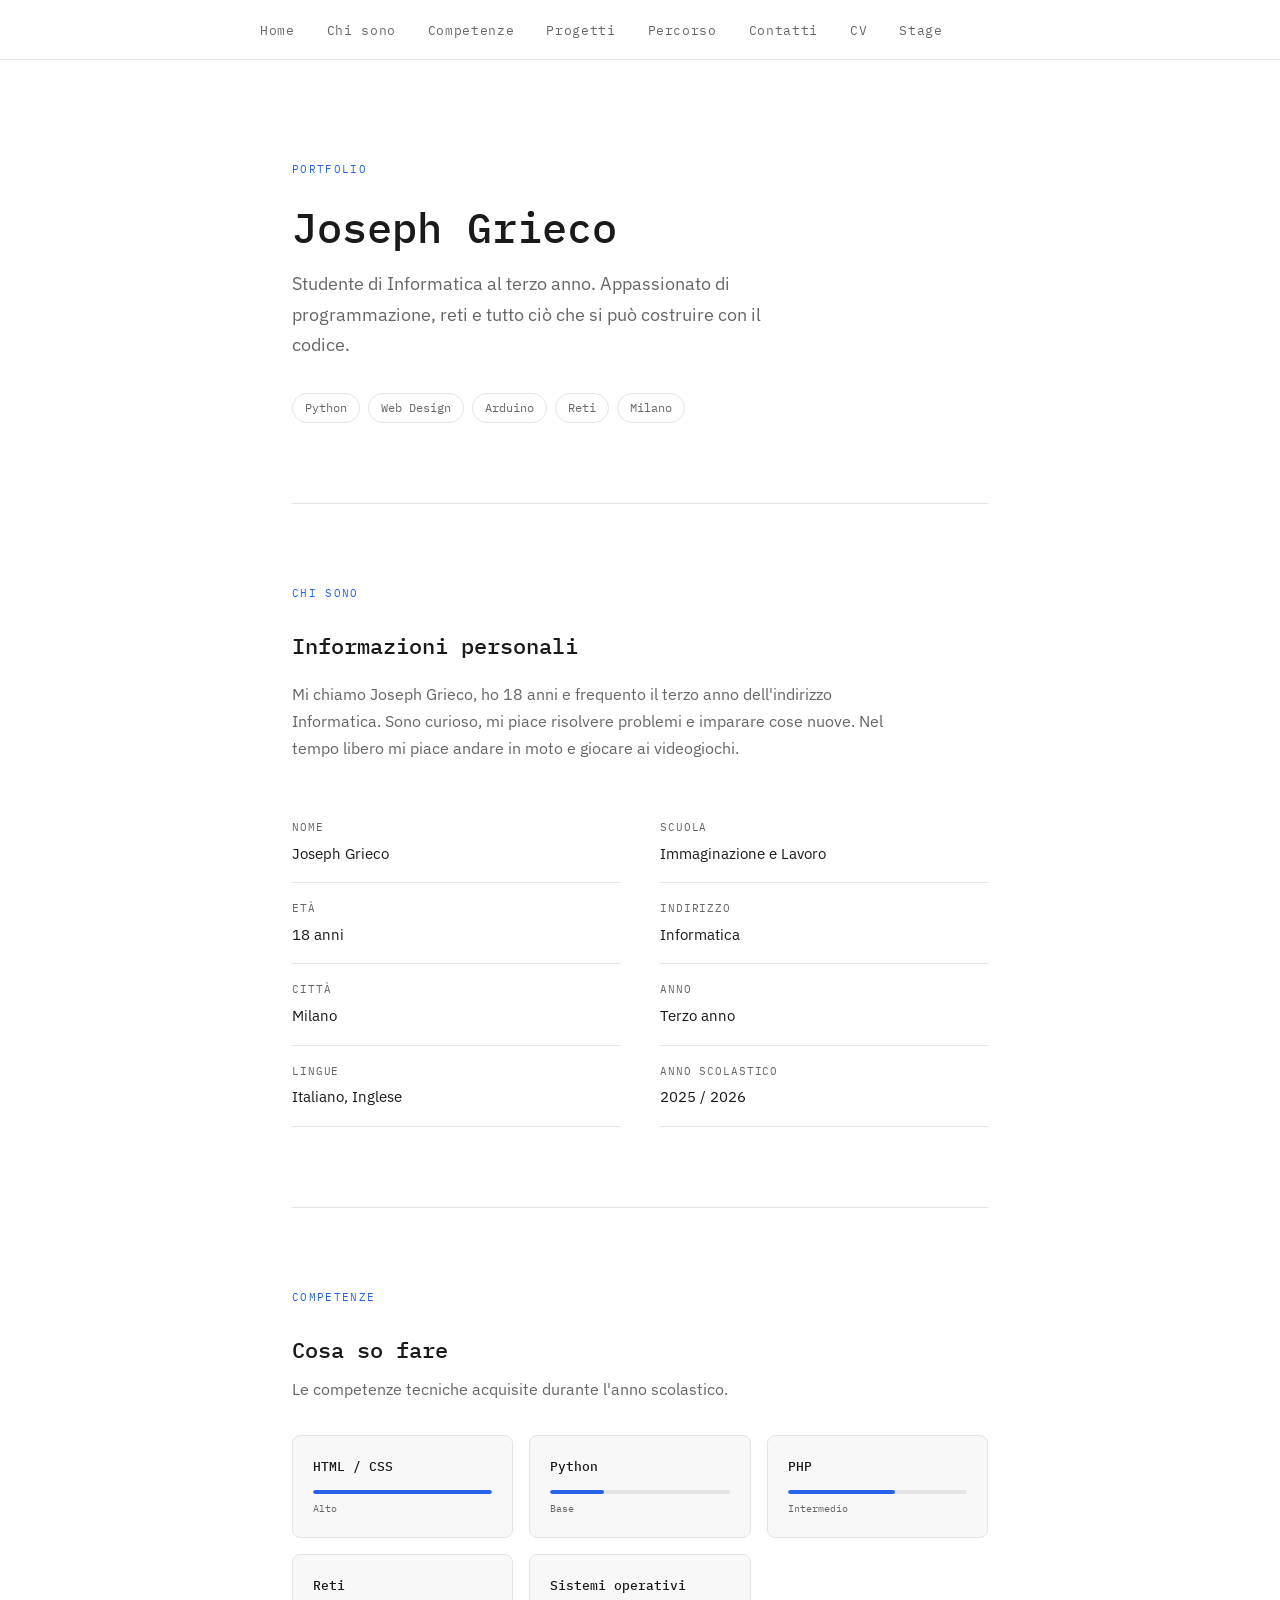
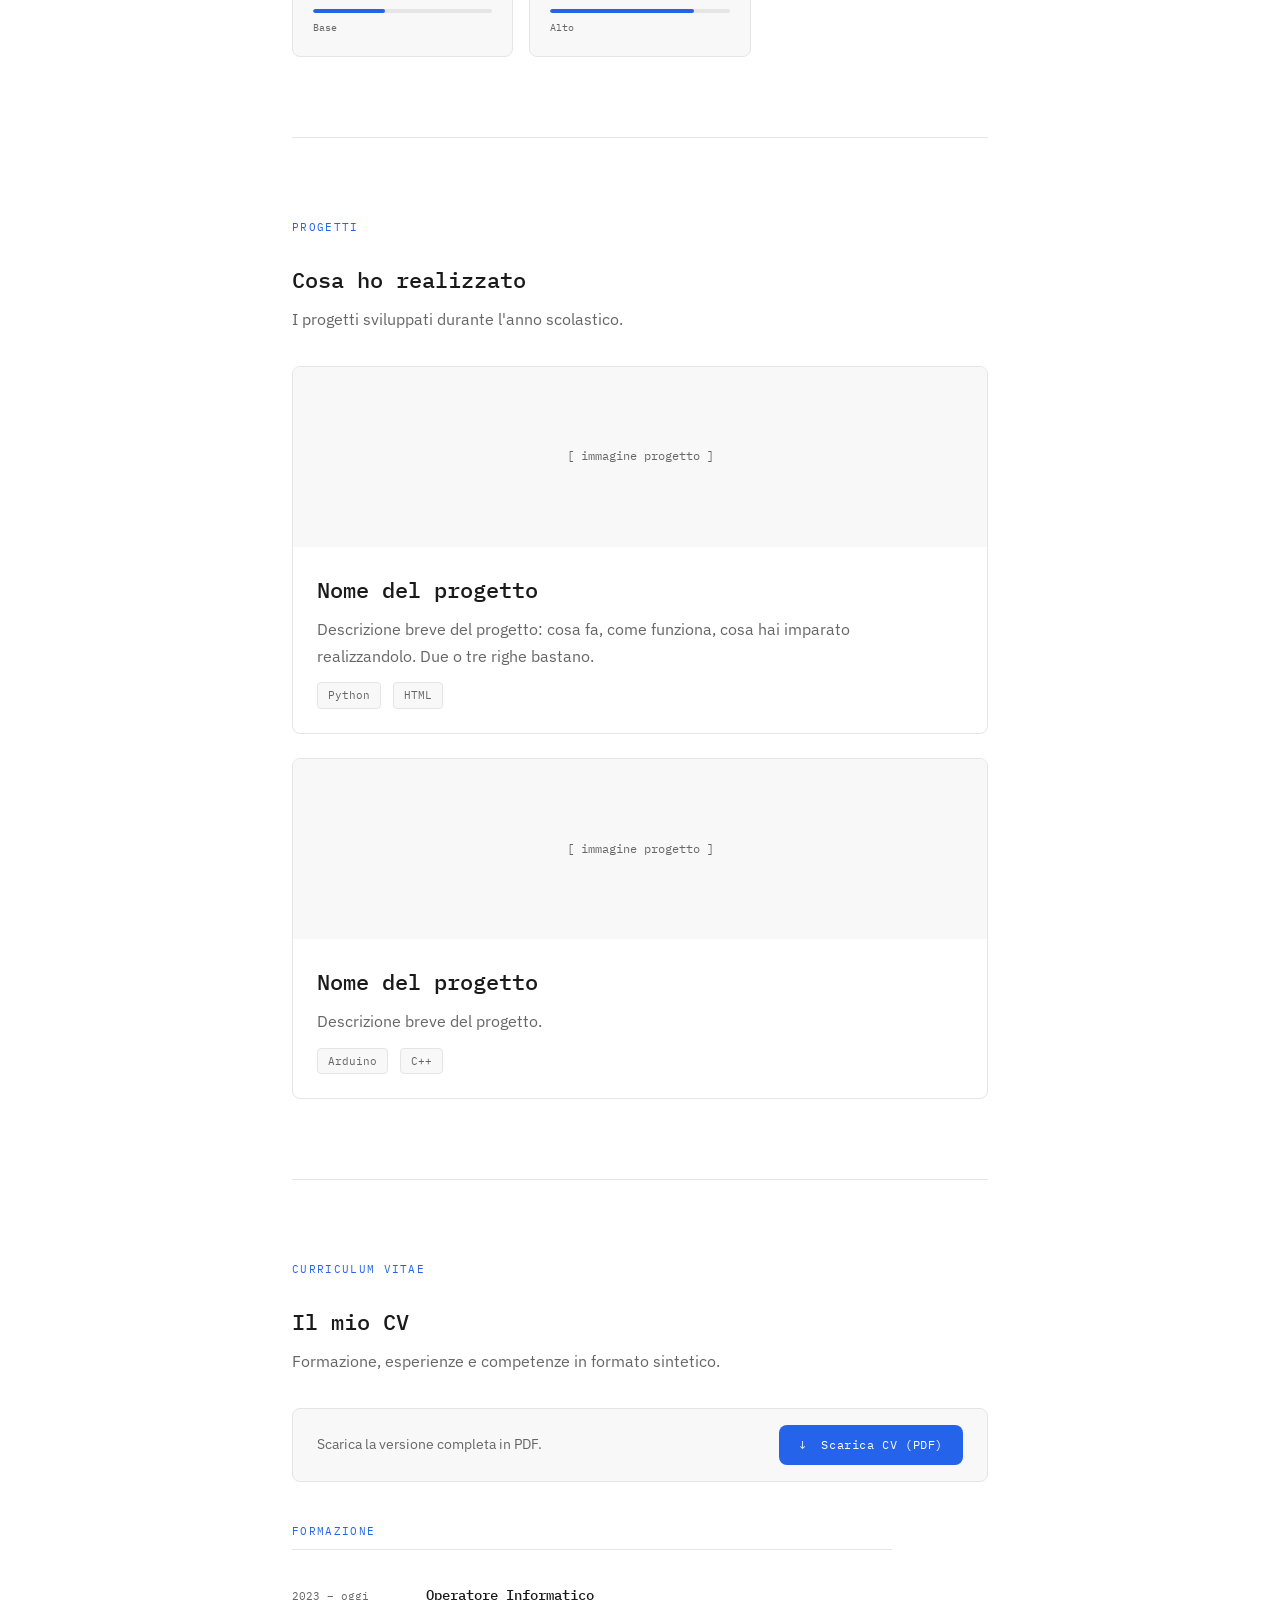
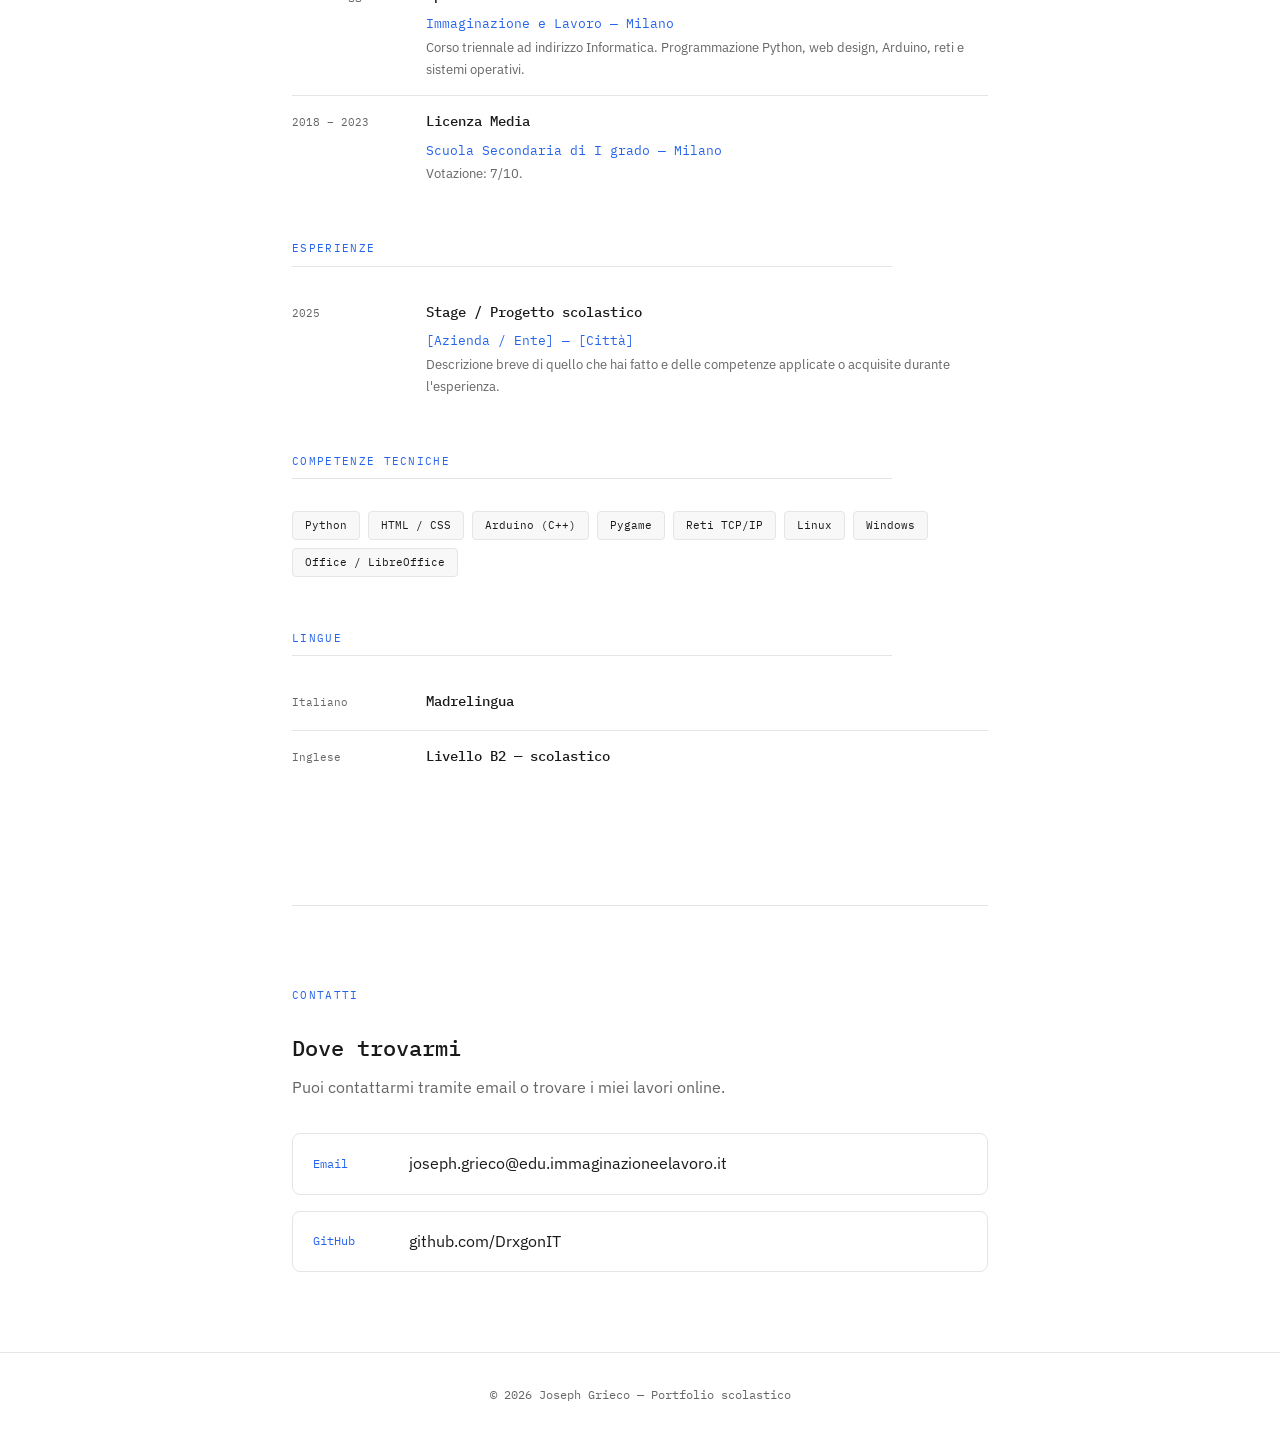
==== index.html @ 21e11214 "Add files via upload" ====
<!DOCTYPE html>
<html lang="it">
<head>
  <meta charset="UTF-8" />
  <meta name="viewport" content="width=device-width, initial-scale=1.0"/>

  <!-- ✏️ MODIFICA: cambia il titolo con il tuo nome -->
  <title>Joseph Grieco — Portfolio</title>

  <link rel="preconnect" href="https://fonts.googleapis.com">
  <link href="https://fonts.googleapis.com/css2?family=IBM+Plex+Sans:wght@300;400;500&family=IBM+Plex+Mono:wght@400;500&display=swap" rel="stylesheet">
  <link rel="stylesheet" href="style.css">
</head>

<body>

  <!-- NAVIGAZIONE -->
  <nav>
    <ul>
      <!-- ✏️ puoi cambiare le voci del menu -->
      <li><a href="#hero">Home</a></li>
      <li><a href="#chi-sono">Chi sono</a></li>
      <li><a href="#competenze">Competenze</a></li>
      <li><a href="#progetti">Progetti</a></li>
      <li><a href="#percorso">Percorso</a></li>
      <li><a href="#contatti">Contatti</a></li>
      <li><a href="#cv">CV</a></li>
      <li><a href="./stage.html">Stage</a></li>
    </ul>
  </nav>

  <main>

    <!-- ==========================================
         HERO — presentazione iniziale
         ========================================== -->
    <section id="hero">
      <p class="etichetta">Portfolio</p>

      <!-- ✏️ MODIFICA: il tuo nome e cognome -->
      <h1>Joseph Grieco</h1>

      <!-- ✏️ MODIFICA: una frase breve su di te -->
      <p class="sottotitolo">
        Studente di Informatica al terzo anno. Appassionato di programmazione,
        reti e tutto ciò che si può costruire con il codice.
      </p>

      <!-- ✏️ MODIFICA: le parole chiave che ti descrivono -->
      <div class="tag-list">
        <span class="tag">Python</span>
        <span class="tag">Web Design</span>
        <span class="tag">Arduino</span>
        <span class="tag">Reti</span>
        <span class="tag">Milano</span>
      </div>
    </section>

    <!-- ==========================================
         CHI SONO
         ========================================== -->
    <section id="chi-sono">
      <p class="etichetta">Chi sono</p>
      <h2>Informazioni personali</h2>

      <!-- ✏️ MODIFICA: scrivi qualcosa su di te -->
      <p style="margin-top: 16px;">
        Mi chiamo Joseph Grieco, ho 18 anni e frequento il terzo anno
        dell'indirizzo Informatica. Sono curioso,
        mi piace risolvere problemi e imparare cose nuove.
        Nel tempo libero mi piace andare in moto e giocare ai videogiochi.
      </p>

      <div class="griglia-2col" style="margin-top: 40px;">
        <div>
          <!-- ✏️ MODIFICA: le tue informazioni -->
          <div class="info-riga">
            <span>Nome</span>
            <span>Joseph Grieco</span>
          </div>
          <div class="info-riga">
            <span>Età</span>
            <span>18 anni</span>
          </div>
          <div class="info-riga">
            <span>Città</span>
            <span>Milano</span>
          </div>
          <div class="info-riga">
            <span>Lingue</span>
            <span>Italiano, Inglese</span>
          </div>
        </div>
        <div>
          <div class="info-riga">
            <span>Scuola</span>
            <span>Immaginazione e Lavoro</span>
          </div>
          <div class="info-riga">
            <span>Indirizzo</span>
            <span>Informatica</span>
          </div>
          <div class="info-riga">
            <span>Anno</span>
            <span>Terzo anno</span>
          </div>
          <div class="info-riga">
            <span>Anno scolastico</span>
            <span>2025 / 2026</span>
          </div>
        </div>
      </div>
    </section>

    <!-- ==========================================
         COMPETENZE
         ========================================== -->
    <section id="competenze">
      <p class="etichetta">Competenze</p>
      <h2>Cosa so fare</h2>
      <p style="margin-top: 8px;">
        Le competenze tecniche acquisite durante l'anno scolastico.
      </p>

      <!-- ✏️ MODIFICA: le tue competenze e il livello (da 0% a 100%) -->
      <div class="competenze-griglia">

        <div class="competenza-card">
          <h3>HTML / CSS</h3>
          <div class="barra-contenitore">
            <div class="barra" style="width: 100%"></div>
          </div>
          <p class="livello-label">Alto</p>
        </div>

        <div class="competenza-card">
          <h3>Python</h3>
          <div class="barra-contenitore">
            <div class="barra" style="width: 30%"></div>
          </div>
          <p class="livello-label">Base</p>
        </div>

        <div class="competenza-card">
          <h3>PHP</h3>
          <div class="barra-contenitore">
            <div class="barra" style="width: 60%"></div>
          </div>
          <p class="livello-label">Intermedio</p>
        </div>

        <div class="competenza-card">
          <h3>Reti</h3>
          <div class="barra-contenitore">
            <div class="barra" style="width: 40%"></div>
          </div>
          <p class="livello-label">Base</p>
        </div>

        <div class="competenza-card">
          <h3>Sistemi operativi</h3>
          <div class="barra-contenitore">
            <div class="barra" style="width: 80%"></div>
          </div>
          <p class="livello-label">Alto</p>
        </div>

        <!-- ✏️ aggiungi altre competenze copiando il blocco sopra -->

      </div>
    </section>

    <!-- ==========================================
         PROGETTI
         ========================================== -->
    <section id="progetti">
      <p class="etichetta">Progetti</p>
      <h2>Cosa ho realizzato</h2>
      <p style="margin-top: 8px;">
        I progetti sviluppati durante l'anno scolastico.
      </p>

      <div class="progetti-lista">

        <!-- PROGETTO 1 — ✏️ MODIFICA con il tuo progetto -->
        <div class="progetto-card">
          <div class="progetto-immagine">
            <!-- ✏️ sostituisci questo placeholder con un'immagine del progetto:
                 <img src="screenshot-progetto.jpg" alt="Nome progetto" style="width:100%;height:100%;object-fit:cover;">
            -->
            [ immagine progetto ]
          </div>
          <div class="progetto-corpo">
            <h2>Nome del progetto</h2>
            <p style="margin-top: 8px;">
              Descrizione breve del progetto: cosa fa, come funziona, cosa hai imparato
              realizzandolo. Due o tre righe bastano.
            </p>
            <div class="progetto-meta">
              <!-- ✏️ aggiungi i linguaggi / strumenti usati -->
              <span class="badge">Python</span>
              <span class="badge">HTML</span>
            </div>
            <!-- ✏️ se hai un link al progetto, inseriscilo qui -->
            <!-- <a href="#" class="progetto-link">→ Vedi il progetto</a> -->
          </div>
        </div>

        <!-- PROGETTO 2 — ✏️ MODIFICA con il tuo progetto -->
        <div class="progetto-card">
          <div class="progetto-immagine">[ immagine progetto ]</div>
          <div class="progetto-corpo">
            <h2>Nome del progetto</h2>
            <p style="margin-top: 8px;">
              Descrizione breve del progetto.
            </p>
            <div class="progetto-meta">
              <span class="badge">Arduino</span>
              <span class="badge">C++</span>
            </div>
          </div>
        </div>

        <!-- ✏️ copia un blocco qui sopra per aggiungere altri progetti -->

      </div>
    </section>

    <!-- ==========================================
         CV
         ========================================== -->
    <section id="cv">
      <p class="etichetta">Curriculum Vitae</p>
      <h2>Il mio CV</h2>
      <p style="margin-top: 8px;">
        Formazione, esperienze e competenze in formato sintetico.
      </p>

      <!-- BOTTONE DOWNLOAD PDF -->
      <div class="cv-download-bar">
        <p>Scarica la versione completa in PDF.</p>
        <!-- ✏️ MODIFICA: sostituisci "cv.pdf" con il nome del tuo file PDF -->
        <a href="cv.pdf" download="NomeCognome_CV.pdf" class="btn-scarica">
          ↓ &nbsp;Scarica CV (PDF)
        </a>
      </div>

      <!-- FORMAZIONE -->
      <div class="cv-blocco">
        <p class="cv-blocco-titolo">Formazione</p>

        <!-- ✏️ MODIFICA: il tuo percorso scolastico -->
        <div class="cv-riga">
          <span class="cv-periodo">2023 – oggi</span>
          <div class="cv-contenuto">
            <h3>Operatore Informatico</h3>
            <span class="cv-luogo">Immaginazione e Lavoro — Milano</span>
            <p>Corso triennale ad indirizzo Informatica. Programmazione Python,
               web design, Arduino, reti e sistemi operativi.</p>
          </div>
        </div>

        <div class="cv-riga">
          <span class="cv-periodo">2018 – 2023</span>
          <div class="cv-contenuto">
            <h3>Licenza Media</h3>
            <!-- ✏️ MODIFICA: la tua scuola media -->
            <span class="cv-luogo">Scuola Secondaria di I grado — Milano</span>
            <p>Votazione: 7/10.</p>
          </div>
        </div>

        <!-- ✏️ aggiungi altri blocchi copiando una cv-riga -->
      </div>

      <!-- ESPERIENZE -->
      <div class="cv-blocco">
        <p class="cv-blocco-titolo">Esperienze</p>

        <!-- ✏️ MODIFICA: aggiungi stage, lavori, volontariato, ecc. -->
        <div class="cv-riga">
          <span class="cv-periodo">2025</span>
          <div class="cv-contenuto">
            <h3>Stage / Progetto scolastico</h3>
            <!-- ✏️ MODIFICA: azienda o contesto -->
            <span class="cv-luogo">[Azienda / Ente] — [Città]</span>
            <p>Descrizione breve di quello che hai fatto e delle competenze
               applicate o acquisite durante l'esperienza.</p>
          </div>
        </div>

        <!-- ✏️ se non hai esperienze lavorative ancora, puoi rimuovere
             questa sezione o usarla per progetti extrascolastici -->
      </div>

      <!-- COMPETENZE TECNICHE -->
      <div class="cv-blocco">
        <p class="cv-blocco-titolo">Competenze tecniche</p>
        <!-- ✏️ MODIFICA: le tue competenze -->
        <div class="cv-skill-lista">
          <span class="cv-skill">Python</span>
          <span class="cv-skill">HTML / CSS</span>
          <span class="cv-skill">Arduino (C++)</span>
          <span class="cv-skill">Pygame</span>
          <span class="cv-skill">Reti TCP/IP</span>
          <span class="cv-skill">Linux</span>
          <span class="cv-skill">Windows</span>
          <span class="cv-skill">Office / LibreOffice</span>
        </div>
      </div>

      <!-- LINGUE -->
      <div class="cv-blocco">
        <p class="cv-blocco-titolo">Lingue</p>

        <div class="cv-riga">
          <span class="cv-periodo">Italiano</span>
          <div class="cv-contenuto">
            <h3>Madrelingua</h3>
          </div>
        </div>

        <div class="cv-riga">
          <span class="cv-periodo">Inglese</span>
          <div class="cv-contenuto">
            <!-- ✏️ MODIFICA: il tuo livello -->
            <h3>Livello B2 — scolastico</h3>
          </div>
        </div>
      </div>

    </section>

    <!-- ==========================================
         CONTATTI
         ========================================== -->
    <section id="contatti">
      <p class="etichetta">Contatti</p>
      <h2>Dove trovarmi</h2>
      <p style="margin-top: 8px;">
        Puoi contattarmi tramite email o trovare i miei lavori online.
      </p>

      <div class="contatti-lista">

        <!-- ✏️ MODIFICA: la tua email -->
        <a href="/cdn-cgi/l/email-protection#3b4f4e5a7b5e565a525715524f" class="contatto-riga">
          <span class="contatto-icona">Email</span>
          <span><span class="__cf_email__" data-cfemail="5d29283c1d38303c3431733429">joseph.grieco@edu.immaginazioneelavoro.it</span></span>
        </a>

        <!-- ✏️ MODIFICA: il tuo profilo GitHub (se ce l'hai) -->
        <a href="https://github.com/tuousername" class="contatto-riga" target="_blank">
          <span class="contatto-icona">GitHub</span>
          <span>github.com/DrxgonIT</span>
        </a>

        <!-- ✏️ aggiungi altri link (LinkedIn, ecc.) copiando il blocco sopra
             oppure cancella quelli che non usi -->

      </div>
    </section>

    

  </main>

    <footer>
    <!-- ✏️ MODIFICA: il tuo nome -->
    © 2026 Joseph Grieco — Portfolio scolastico
  </footer>

</body>
</html>
---- style.css ----
/* =============================================
   VARIABILI — modifica qui i colori del sito
   Cambiarle qui le cambia su TUTTE le pagine
   ============================================= */
:root {
  --colore-sfondo:     #ffffff;
  --colore-testo:      #1a1a1a;
  --colore-testo-muto: #666666;
  --colore-accento:    #2563eb;   /* ✏️ cambia questo colore con il tuo preferito */
  --colore-bordo:      #e5e5e5;
  --colore-card:       #f8f8f8;

  --font-titoli: 'IBM Plex Mono', monospace;
  --font-testo:  'IBM Plex Sans', sans-serif;

  --larghezza-max: 760px;
  --raggio:        8px;
}

/* =============================================
   RESET E BASE
   ============================================= */
*, *::before, *::after {
  box-sizing: border-box;
  margin: 0;
  padding: 0;
}

html {
  scroll-behavior: smooth;
}

body {
  background-color: var(--colore-sfondo);
  color: var(--colore-testo);
  font-family: var(--font-testo);
  font-size: 16px;
  line-height: 1.7;
}

/* =============================================
   NAVIGAZIONE
   ============================================= */
nav {
  position: sticky;
  top: 0;
  background-color: var(--colore-sfondo);
  border-bottom: 1px solid var(--colore-bordo);
  z-index: 100;
  padding: 0 32px;
}

nav ul {
  list-style: none;
  display: flex;
  gap: 32px;
  max-width: var(--larghezza-max);
  margin: 0 auto;
  padding: 16px 0;
}

nav a {
  text-decoration: none;
  color: var(--colore-testo-muto);
  font-size: 13px;
  font-family: var(--font-titoli);
  letter-spacing: 0.05em;
  transition: color 0.2s;
}

nav a:hover,
nav a.attivo {
  color: var(--colore-accento);
}

/* =============================================
   LAYOUT PRINCIPALE
   ============================================= */
main {
  max-width: var(--larghezza-max);
  margin: 0 auto;
  padding: 0 32px;
}

section {
  padding: 80px 0;
  border-bottom: 1px solid var(--colore-bordo);
}

section:last-child {
  border-bottom: none;
}

/* =============================================
   TIPOGRAFIA
   ============================================= */
.etichetta {
  font-family: var(--font-titoli);
  font-size: 11px;
  letter-spacing: 0.12em;
  text-transform: uppercase;
  color: var(--colore-accento);
  margin-bottom: 24px;
}

h1 {
  font-family: var(--font-titoli);
  font-size: clamp(28px, 5vw, 42px);
  font-weight: 500;
  line-height: 1.2;
  margin-bottom: 16px;
}

/* h1 nella pagina stage è leggermente più piccolo */
.pagina-stage h1 {
  font-size: clamp(24px, 4vw, 36px);
}

h2 {
  font-family: var(--font-titoli);
  font-size: 22px;
  font-weight: 500;
  margin-bottom: 8px;
}

h3 {
  font-family: var(--font-titoli);
  font-size: 15px;
  font-weight: 500;
  margin-bottom: 6px;
}

p {
  color: var(--colore-testo-muto);
  max-width: 600px;
}

a {
  color: var(--colore-accento);
}

/* =============================================
   SEZIONE HERO (intestazione — solo index)
   ============================================= */
#hero {
  padding: 100px 0 80px;
}

#hero .sottotitolo {
  font-size: 18px;
  color: var(--colore-testo-muto);
  margin-bottom: 32px;
  max-width: 520px;
}

.tag-list {
  display: flex;
  flex-wrap: wrap;
  gap: 8px;
  margin-top: 24px;
}

.tag {
  font-family: var(--font-titoli);
  font-size: 12px;
  padding: 4px 12px;
  border: 1px solid var(--colore-bordo);
  border-radius: 100px;
  color: var(--colore-testo-muto);
}

/* =============================================
   SEZIONE CHI SONO — griglia 2 colonne
   ============================================= */
.griglia-2col {
  display: grid;
  grid-template-columns: 1fr 1fr;
  gap: 40px;
  margin-top: 32px;
}

.info-riga {
  display: flex;
  flex-direction: column;
  gap: 4px;
  padding: 16px 0;
  border-bottom: 1px solid var(--colore-bordo);
}

.info-riga span:first-child {
  font-family: var(--font-titoli);
  font-size: 11px;
  text-transform: uppercase;
  letter-spacing: 0.08em;
  color: var(--colore-testo-muto);
}

.info-riga span:last-child {
  font-size: 15px;
  color: var(--colore-testo);
}

/* =============================================
   SEZIONE COMPETENZE
   ============================================= */
.competenze-griglia {
  display: grid;
  grid-template-columns: repeat(auto-fill, minmax(200px, 1fr));
  gap: 16px;
  margin-top: 32px;
}

.competenza-card {
  background: var(--colore-card);
  border: 1px solid var(--colore-bordo);
  border-radius: var(--raggio);
  padding: 20px;
}

.competenza-card h3 {
  font-size: 13px;
  margin-bottom: 12px;
  color: var(--colore-testo);
}

.barra-contenitore {
  background: var(--colore-bordo);
  border-radius: 4px;
  height: 4px;
  overflow: hidden;
}

.barra {
  height: 100%;
  background: var(--colore-accento);
  border-radius: 4px;
}

.livello-label {
  font-family: var(--font-titoli);
  font-size: 10px;
  color: var(--colore-testo-muto);
  margin-top: 6px;
}

/* =============================================
   SEZIONE PROGETTI
   ============================================= */
.progetti-lista {
  display: flex;
  flex-direction: column;
  gap: 24px;
  margin-top: 32px;
}

.progetto-card {
  border: 1px solid var(--colore-bordo);
  border-radius: var(--raggio);
  overflow: hidden;
  transition: border-color 0.2s;
}

.progetto-card:hover {
  border-color: var(--colore-accento);
}

.progetto-immagine {
  width: 100%;
  height: 180px;
  background: var(--colore-card);
  display: flex;
  align-items: center;
  justify-content: center;
  font-family: var(--font-titoli);
  font-size: 12px;
  color: var(--colore-testo-muto);
  /* ✏️ puoi sostituire il colore di sfondo con un'immagine:
     background: url('immagine-progetto.jpg') center/cover; */
}

.progetto-corpo {
  padding: 24px;
}

.progetto-meta {
  display: flex;
  gap: 12px;
  margin-top: 12px;
  flex-wrap: wrap;
}

.badge {
  font-family: var(--font-titoli);
  font-size: 11px;
  padding: 3px 10px;
  border-radius: 4px;
  background: var(--colore-card);
  border: 1px solid var(--colore-bordo);
  color: var(--colore-testo-muto);
}

.progetto-link {
  display: inline-block;
  margin-top: 16px;
  font-family: var(--font-titoli);
  font-size: 12px;
  color: var(--colore-accento);
  text-decoration: none;
}

.progetto-link:hover {
  text-decoration: underline;
}

/* =============================================
   SEZIONE PERCORSO — timeline
   ============================================= */
.timeline {
  margin-top: 32px;
  display: flex;
  flex-direction: column;
  gap: 0;
}

.timeline-item {
  display: grid;
  grid-template-columns: 100px 1fr;
  gap: 24px;
  padding-bottom: 32px;
  position: relative;
}

.timeline-item::before {
  content: '';
  position: absolute;
  left: 91px;
  top: 6px;
  bottom: 0;
  width: 1px;
  background: var(--colore-bordo);
}

.timeline-item:last-child::before {
  display: none;
}

.timeline-anno {
  font-family: var(--font-titoli);
  font-size: 12px;
  color: var(--colore-testo-muto);
  padding-top: 2px;
  text-align: right;
}

.timeline-contenuto {
  padding-left: 20px;
  position: relative;
}

.timeline-contenuto::before {
  content: '';
  position: absolute;
  left: -4px;
  top: 7px;
  width: 8px;
  height: 8px;
  border-radius: 50%;
  background: var(--colore-accento);
}

/* =============================================
   SEZIONE CONTATTI
   ============================================= */
.contatti-lista {
  margin-top: 32px;
  display: flex;
  flex-direction: column;
  gap: 16px;
}

.contatto-riga {
  display: flex;
  align-items: center;
  gap: 16px;
  padding: 16px 20px;
  border: 1px solid var(--colore-bordo);
  border-radius: var(--raggio);
  text-decoration: none;
  color: var(--colore-testo);
  transition: border-color 0.2s, background 0.2s;
}

.contatto-riga:hover {
  border-color: var(--colore-accento);
  background: var(--colore-card);
}

.contatto-icona {
  font-family: var(--font-titoli);
  font-size: 12px;
  color: var(--colore-accento);
  min-width: 80px;
}

/* =============================================
   SEZIONE CV
   ============================================= */
.cv-download-bar {
  display: flex;
  align-items: center;
  justify-content: space-between;
  background: var(--colore-card);
  border: 1px solid var(--colore-bordo);
  border-radius: var(--raggio);
  padding: 16px 24px;
  margin-top: 32px;
  margin-bottom: 40px;
  flex-wrap: wrap;
  gap: 12px;
}

.cv-download-bar p {
  font-size: 14px;
  max-width: none;
}

.btn-scarica {
  display: inline-flex;
  align-items: center;
  gap: 8px;
  background: var(--colore-accento);
  color: #fff;
  text-decoration: none;
  font-family: var(--font-titoli);
  font-size: 12px;
  letter-spacing: 0.05em;
  padding: 10px 20px;
  border-radius: var(--raggio);
  transition: opacity 0.2s;
  white-space: nowrap;
}

.btn-scarica:hover {
  opacity: 0.85;
  color: #fff;
}

.cv-blocco {
  margin-bottom: 40px;
}

.cv-blocco-titolo {
  font-family: var(--font-titoli);
  font-size: 11px;
  letter-spacing: 0.12em;
  text-transform: uppercase;
  color: var(--colore-accento);
  border-bottom: 1px solid var(--colore-bordo);
  padding-bottom: 8px;
  margin-bottom: 20px;
}

.cv-riga {
  display: grid;
  grid-template-columns: 110px 1fr;
  gap: 16px 24px;
  padding: 14px 0;
  border-bottom: 1px solid var(--colore-bordo);
  align-items: start;
}

.cv-riga:last-child {
  border-bottom: none;
}

.cv-periodo {
  font-family: var(--font-titoli);
  font-size: 11px;
  color: var(--colore-testo-muto);
  padding-top: 3px;
}

.cv-contenuto h3 {
  font-size: 14px;
  font-weight: 500;
  margin-bottom: 2px;
  color: var(--colore-testo);
}

.cv-contenuto .cv-luogo {
  font-size: 13px;
  color: var(--colore-accento);
  font-family: var(--font-titoli);
  margin-bottom: 4px;
}

.cv-contenuto p {
  font-size: 13px;
  color: var(--colore-testo-muto);
  max-width: none;
  margin: 0;
}

.cv-skill-lista {
  display: flex;
  flex-wrap: wrap;
  gap: 8px;
  padding: 12px 0;
}

.cv-skill {
  font-family: var(--font-titoli);
  font-size: 11px;
  padding: 4px 12px;
  border-radius: 4px;
  background: var(--colore-card);
  border: 1px solid var(--colore-bordo);
  color: var(--colore-testo);
}

/* =============================================
   PAGINA STAGE — componenti specifici
   ============================================= */

/* Intestazione pagina stage */
#intro {
  padding: 80px 0 60px;
}

#intro p {
  margin-top: 12px;
  max-width: 520px;
}

/* Numerazione stage (cerchio colorato) */
.numero-stage {
  display: inline-flex;
  align-items: center;
  justify-content: center;
  width: 32px;
  height: 32px;
  border-radius: 50%;
  background: var(--colore-accento);
  color: #fff;
  font-family: var(--font-titoli);
  font-size: 14px;
  font-weight: 500;
  margin-bottom: 24px;
}

/* Scheda azienda */
.scheda-azienda {
  border: 1px solid var(--colore-bordo);
  border-radius: var(--raggio);
  overflow: hidden;
  margin-bottom: 40px;
}

.scheda-header {
  background: var(--colore-card);
  border-bottom: 1px solid var(--colore-bordo);
  padding: 20px 24px;
  display: flex;
  align-items: flex-start;
  justify-content: space-between;
  gap: 16px;
  flex-wrap: wrap;
}

.scheda-header h2 {
  font-size: 18px;
  margin-bottom: 0;
}

.scheda-header .settore-badge {
  font-family: var(--font-titoli);
  font-size: 11px;
  padding: 4px 12px;
  border: 1px solid var(--colore-bordo);
  border-radius: 100px;
  color: var(--colore-testo-muto);
  background: var(--colore-sfondo);
  white-space: nowrap;
}

.scheda-corpo {
  padding: 0;
}

.scheda-riga {
  display: grid;
  grid-template-columns: 160px 1fr;
  border-bottom: 1px solid var(--colore-bordo);
}

.scheda-riga:last-child {
  border-bottom: none;
}

.scheda-label {
  font-family: var(--font-titoli);
  font-size: 11px;
  text-transform: uppercase;
  letter-spacing: 0.08em;
  color: var(--colore-testo-muto);
  padding: 16px 24px;
  background: var(--colore-card);
  border-right: 1px solid var(--colore-bordo);
  display: flex;
  align-items: flex-start;
}

.scheda-valore {
  padding: 14px 24px;
  font-size: 15px;
  color: var(--colore-testo);
}

/* Lista attività dentro la scheda */
.attivita-lista {
  list-style: none;
  display: flex;
  flex-direction: column;
  gap: 6px;
  padding: 14px 24px;
}

.attivita-lista li {
  font-size: 15px;
  color: var(--colore-testo);
  display: flex;
  gap: 10px;
  align-items: flex-start;
}

.attivita-lista li::before {
  content: '—';
  color: var(--colore-accento);
  font-family: var(--font-titoli);
  flex-shrink: 0;
  margin-top: 1px;
}

/* Relazione */
.relazione-contenitore {
  margin-top: 8px;
}

.relazione-contenitore h3 {
  font-size: 13px;
  font-weight: 500;
  text-transform: uppercase;
  letter-spacing: 0.08em;
  color: var(--colore-testo-muto);
  margin-bottom: 16px;
}

.relazione-testo {
  display: flex;
  flex-direction: column;
  gap: 16px;
}

.relazione-paragrafo {
  border-left: 3px solid var(--colore-bordo);
  padding-left: 20px;
}

.relazione-paragrafo .para-titolo {
  font-family: var(--font-titoli);
  font-size: 12px;
  text-transform: uppercase;
  letter-spacing: 0.08em;
  color: var(--colore-accento);
  margin-bottom: 6px;
}

.relazione-paragrafo p {
  font-size: 15px;
  line-height: 1.75;
  /* ✏️ il testo della relazione va qui */
}

/* =============================================
   FOOTER
   ============================================= */
footer {
  border-top: 1px solid var(--colore-bordo);
  padding: 32px;
  text-align: center;
  font-family: var(--font-titoli);
  font-size: 12px;
  color: var(--colore-testo-muto);
}

/* =============================================
   RESPONSIVE (schermi piccoli)
   ============================================= */
@media (max-width: 600px) {
  main  { padding: 0 20px; }
  nav   { padding: 0 20px; }

  /* index */
  .griglia-2col      { grid-template-columns: 1fr; }
  .timeline-item     { grid-template-columns: 70px 1fr; }
  .cv-riga           { grid-template-columns: 1fr; gap: 4px; }
  .cv-periodo        { padding-top: 0; }
  .cv-download-bar   { flex-direction: column; align-items: flex-start; }

  /* stage */
  .scheda-riga       { grid-template-columns: 1fr; }
  .scheda-label      { border-right: none; border-bottom: 1px solid var(--colore-bordo); }
  .scheda-header     { flex-direction: column; gap: 8px; }
}
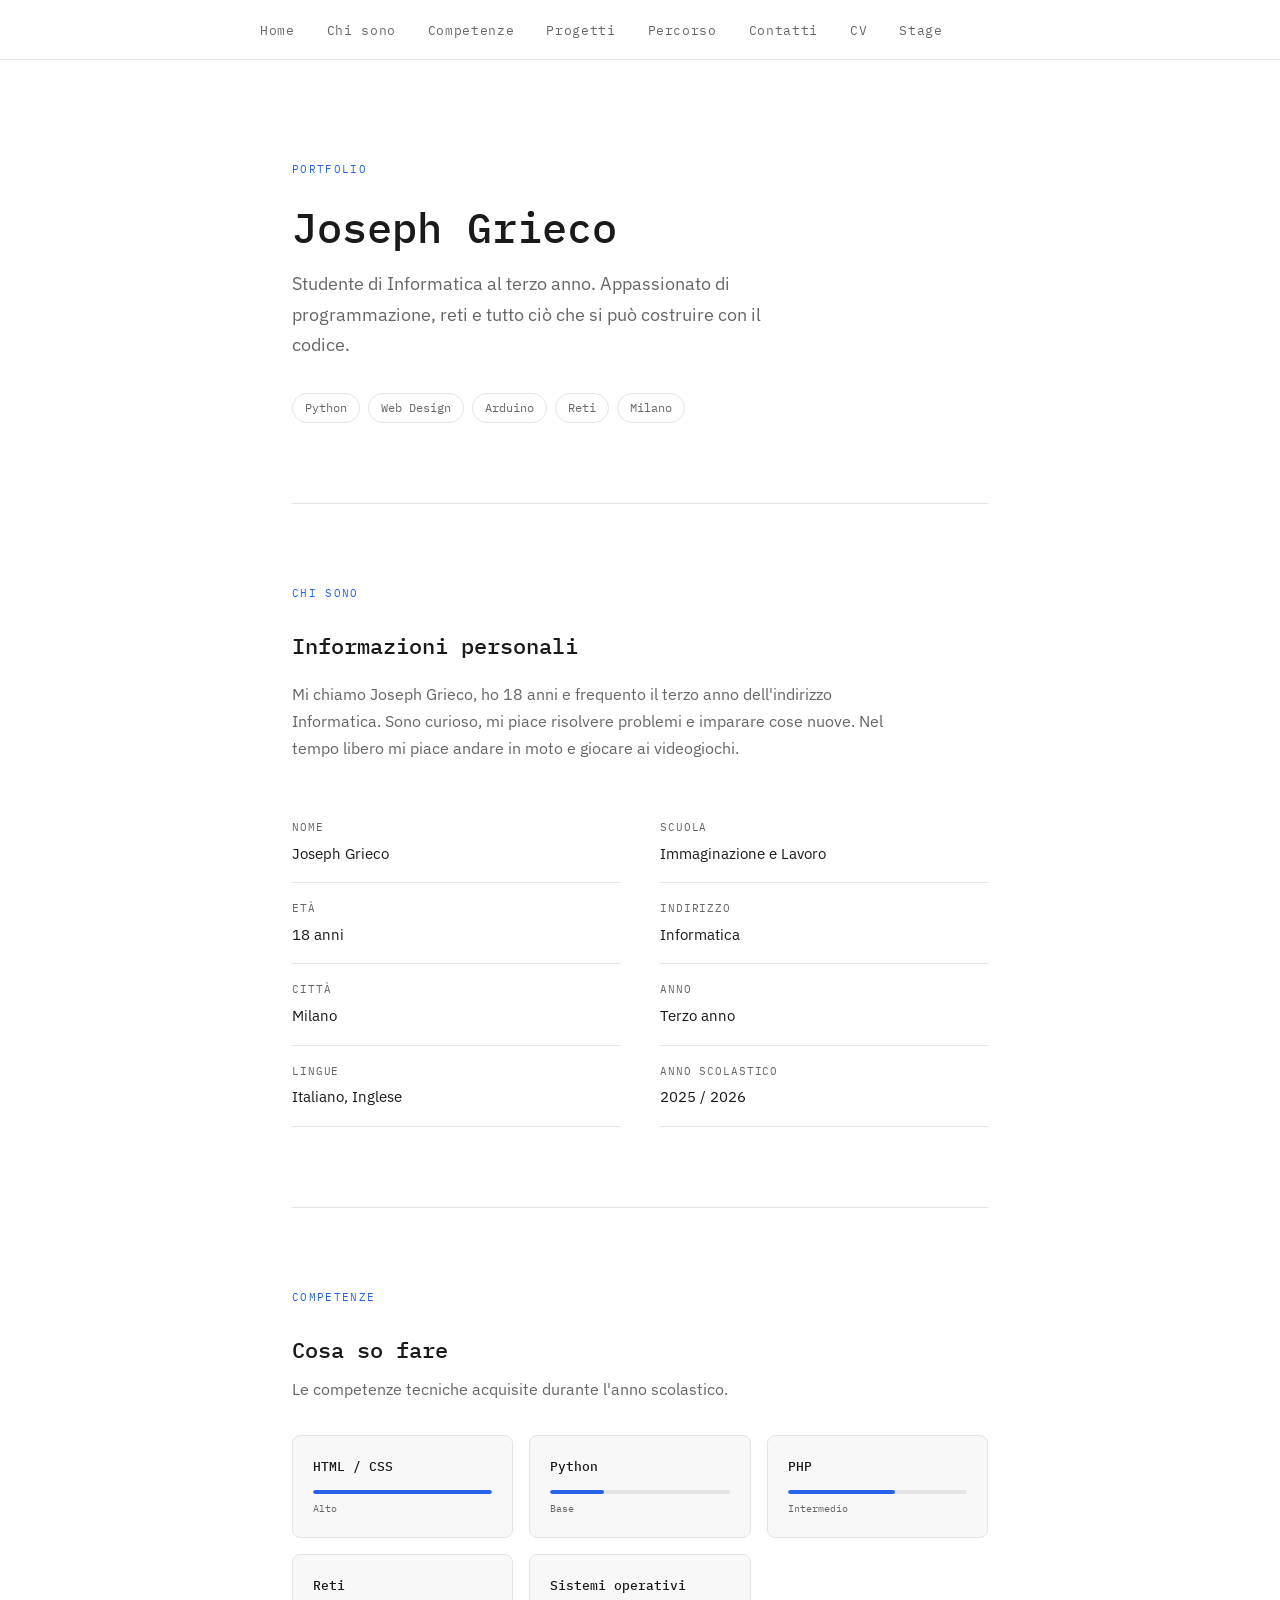
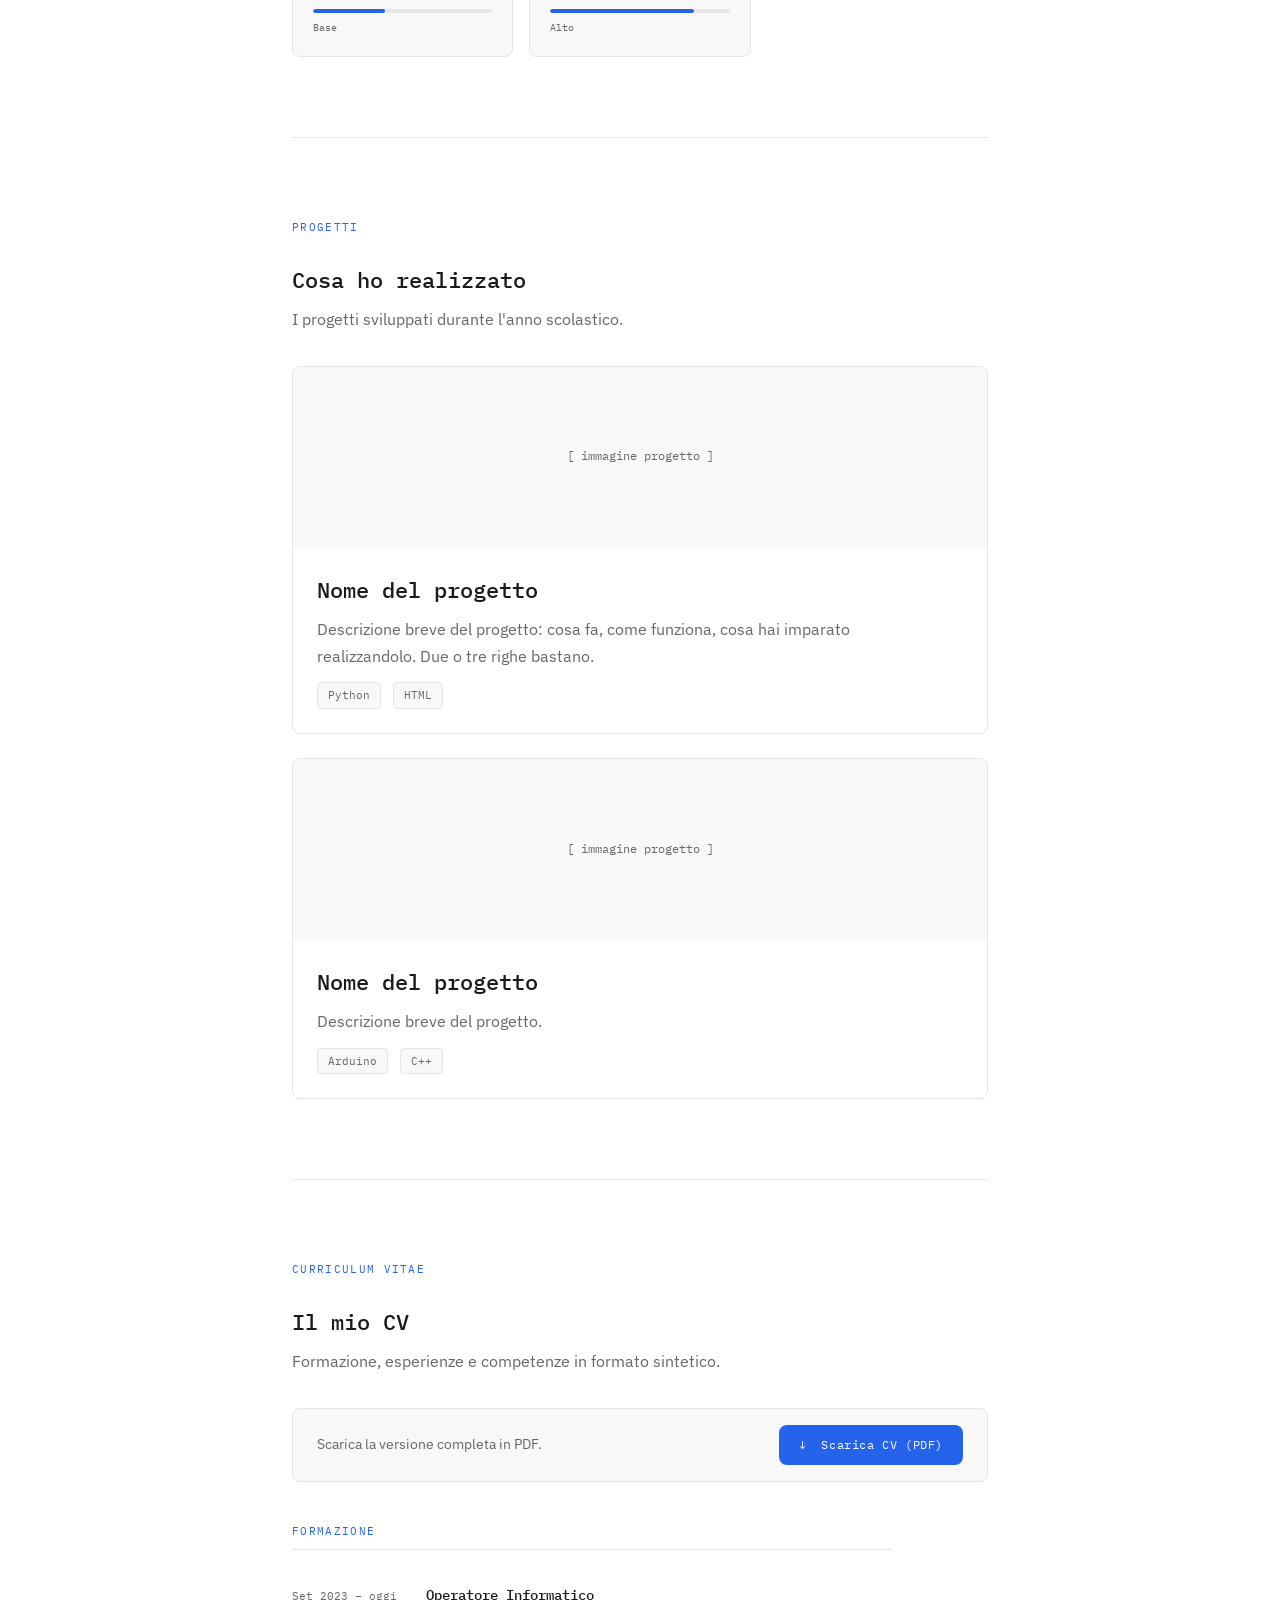
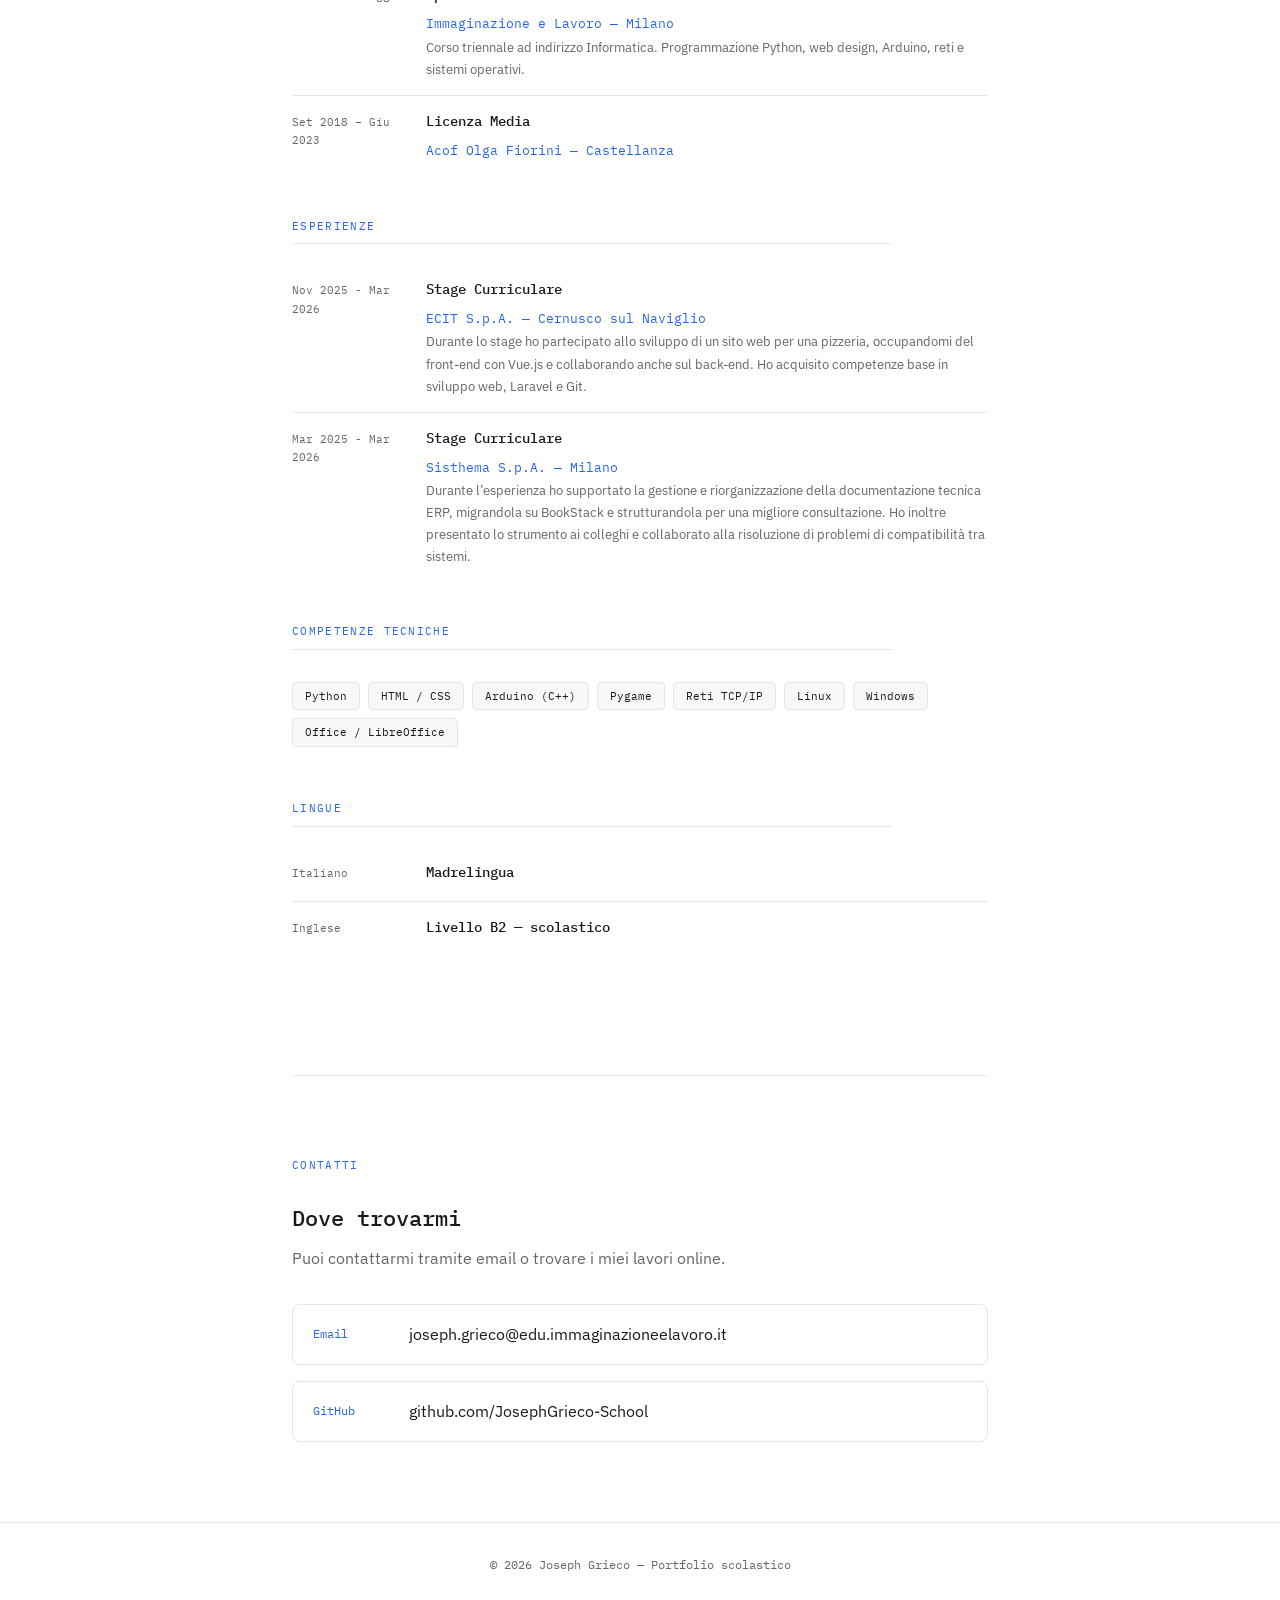
==== commit d5396cb1: "update 23/04" ====
--- a/index.html
+++ b/index.html
@@ -240,7 +240,7 @@
       <div class="cv-download-bar">
         <p>Scarica la versione completa in PDF.</p>
         <!-- ✏️ MODIFICA: sostituisci "cv.pdf" con il nome del tuo file PDF -->
-        <a href="cv.pdf" download="NomeCognome_CV.pdf" class="btn-scarica">
+        <a href="./doc/JosephGriecoCV.pdf" download="JosephGrieco_CV.pdf" target="_blank" class="btn-scarica">
           ↓ &nbsp;Scarica CV (PDF)
         </a>
       </div>
@@ -251,7 +251,7 @@
 
         <!-- ✏️ MODIFICA: il tuo percorso scolastico -->
         <div class="cv-riga">
-          <span class="cv-periodo">2023 – oggi</span>
+          <span class="cv-periodo">Set 2023 – oggi</span>
           <div class="cv-contenuto">
             <h3>Operatore Informatico</h3>
             <span class="cv-luogo">Immaginazione e Lavoro — Milano</span>
@@ -261,12 +261,12 @@
         </div>
 
         <div class="cv-riga">
-          <span class="cv-periodo">2018 – 2023</span>
+          <span class="cv-periodo">Set 2018 – Giu 2023 </span>
           <div class="cv-contenuto">
             <h3>Licenza Media</h3>
             <!-- ✏️ MODIFICA: la tua scuola media -->
-            <span class="cv-luogo">Scuola Secondaria di I grado — Milano</span>
-            <p>Votazione: 7/10.</p>
+            <span class="cv-luogo">Acof Olga Fiorini — Castellanza</span>
+            
           </div>
         </div>
 
@@ -279,13 +279,22 @@
 
         <!-- ✏️ MODIFICA: aggiungi stage, lavori, volontariato, ecc. -->
         <div class="cv-riga">
-          <span class="cv-periodo">2025</span>
-          <div class="cv-contenuto">
-            <h3>Stage / Progetto scolastico</h3>
+          <span class="cv-periodo">Nov 2025 - Mar 2026</span>
+          <div class="cv-contenuto">
+            <h3>Stage Curriculare</h3>
             <!-- ✏️ MODIFICA: azienda o contesto -->
-            <span class="cv-luogo">[Azienda / Ente] — [Città]</span>
-            <p>Descrizione breve di quello che hai fatto e delle competenze
-               applicate o acquisite durante l'esperienza.</p>
+            <span class="cv-luogo">ECIT S.p.A. — Cernusco sul Naviglio</span>
+            <p>Durante lo stage ho partecipato allo sviluppo di un sito web per una pizzeria, occupandomi del front-end con Vue.js e collaborando anche sul back-end. Ho acquisito competenze base in sviluppo web, Laravel e Git.</p>
+          </div>
+        </div>
+
+        <div class="cv-riga">
+          <span class="cv-periodo">Mar 2025 - Mar 2026</span>
+          <div class="cv-contenuto">
+            <h3>Stage Curriculare</h3>
+            <!-- ✏️ MODIFICA: azienda o contesto -->
+            <span class="cv-luogo">Sisthema S.p.A. — Milano</span>
+            <p>Durante l’esperienza ho supportato la gestione e riorganizzazione della documentazione tecnica ERP, migrandola su BookStack e strutturandola per una migliore consultazione. Ho inoltre presentato lo strumento ai colleghi e collaborato alla risoluzione di problemi di compatibilità tra sistemi.</p>
           </div>
         </div>
 
@@ -350,9 +359,9 @@
         </a>
 
         <!-- ✏️ MODIFICA: il tuo profilo GitHub (se ce l'hai) -->
-        <a href="https://github.com/tuousername" class="contatto-riga" target="_blank">
+        <a href="https://github.com/JosephGrieco-School" class="contatto-riga" target="_blank">
           <span class="contatto-icona">GitHub</span>
-          <span>github.com/DrxgonIT</span>
+          <span>github.com/JosephGrieco-School</span>
         </a>
 
         <!-- ✏️ aggiungi altri link (LinkedIn, ecc.) copiando il blocco sopra
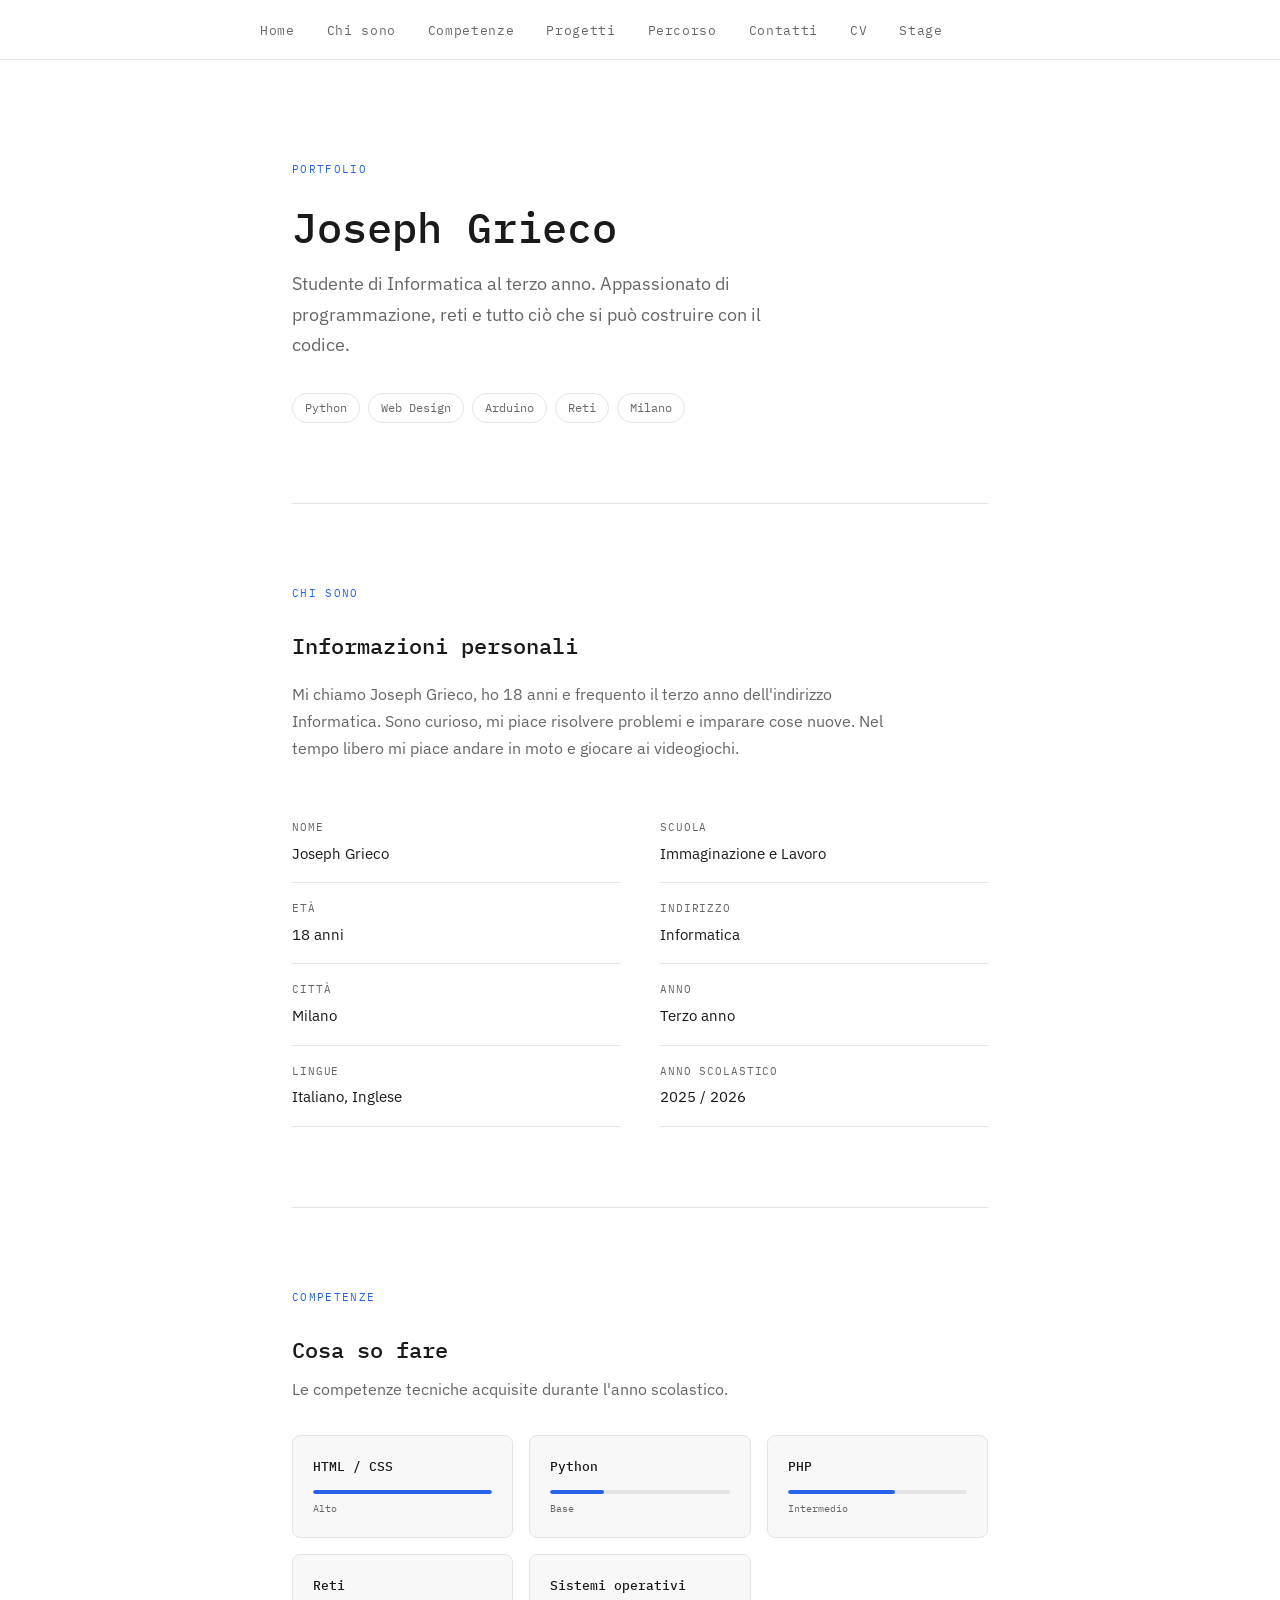
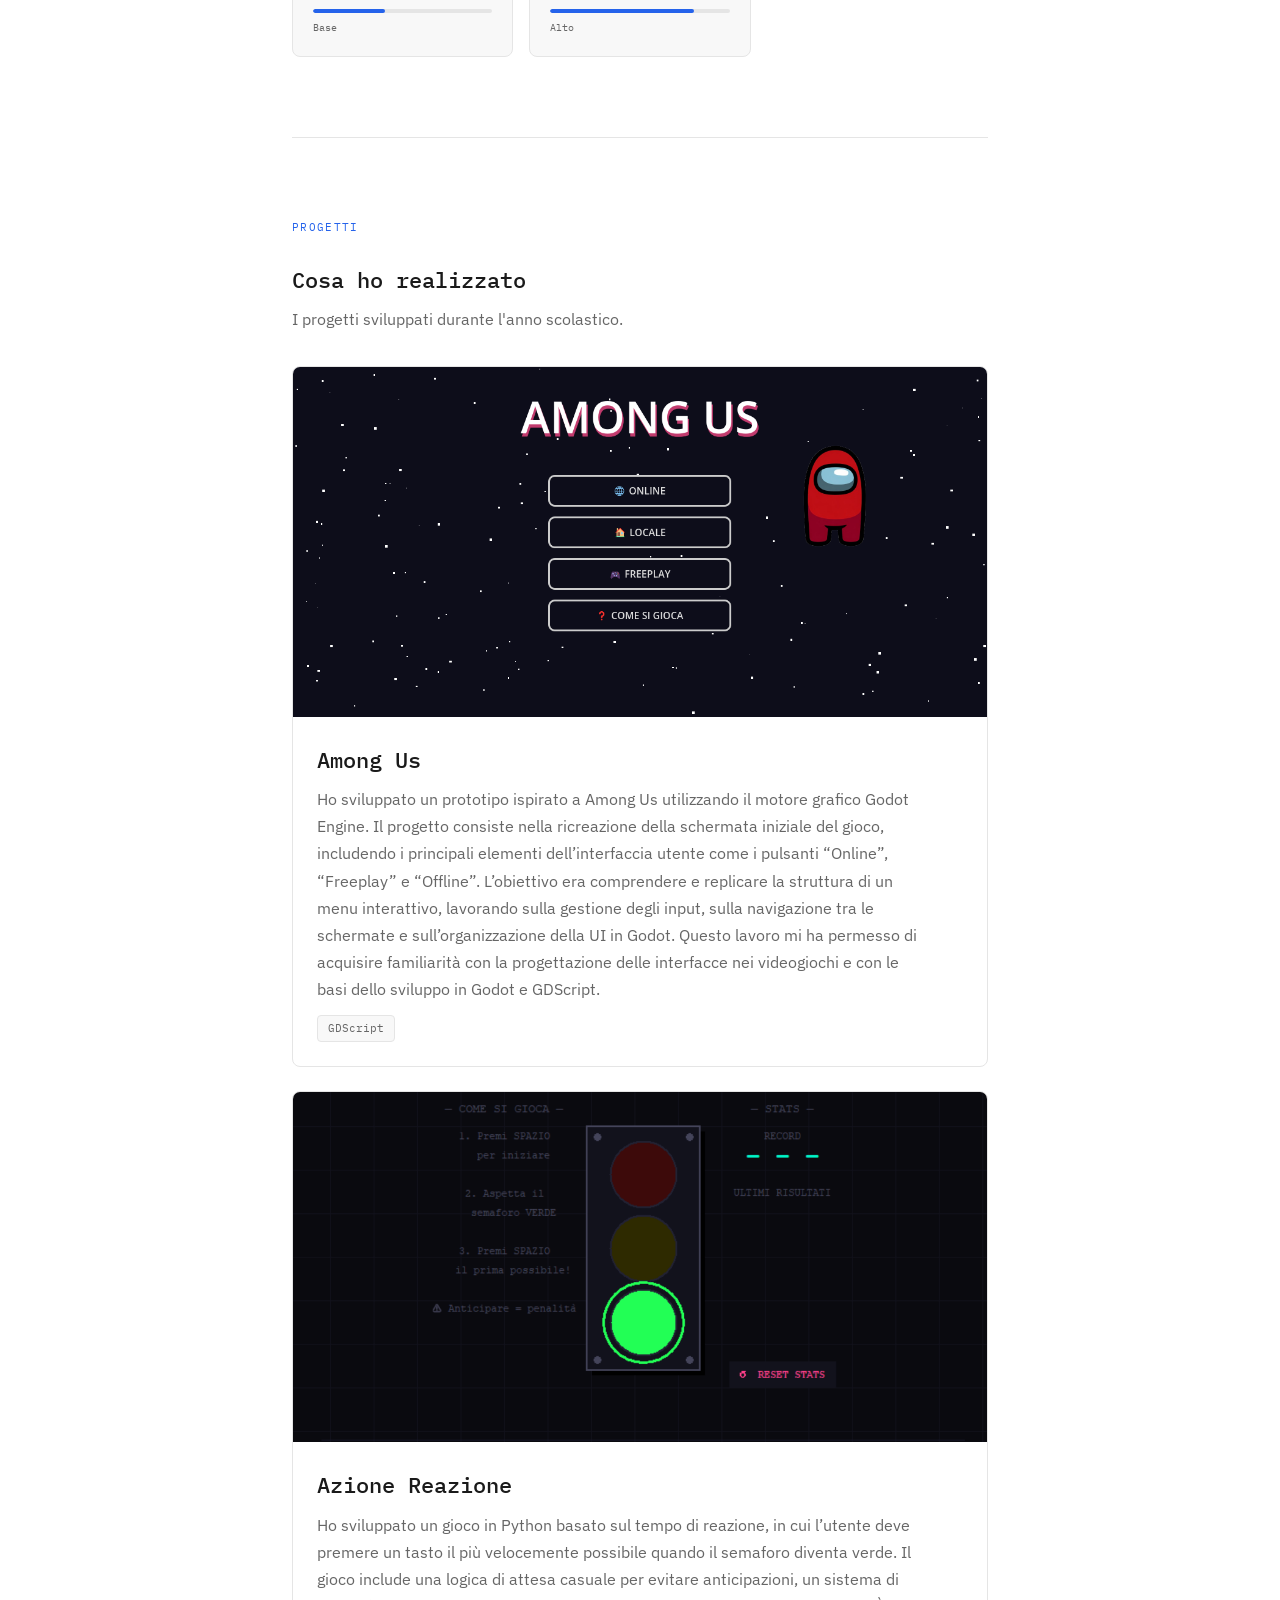
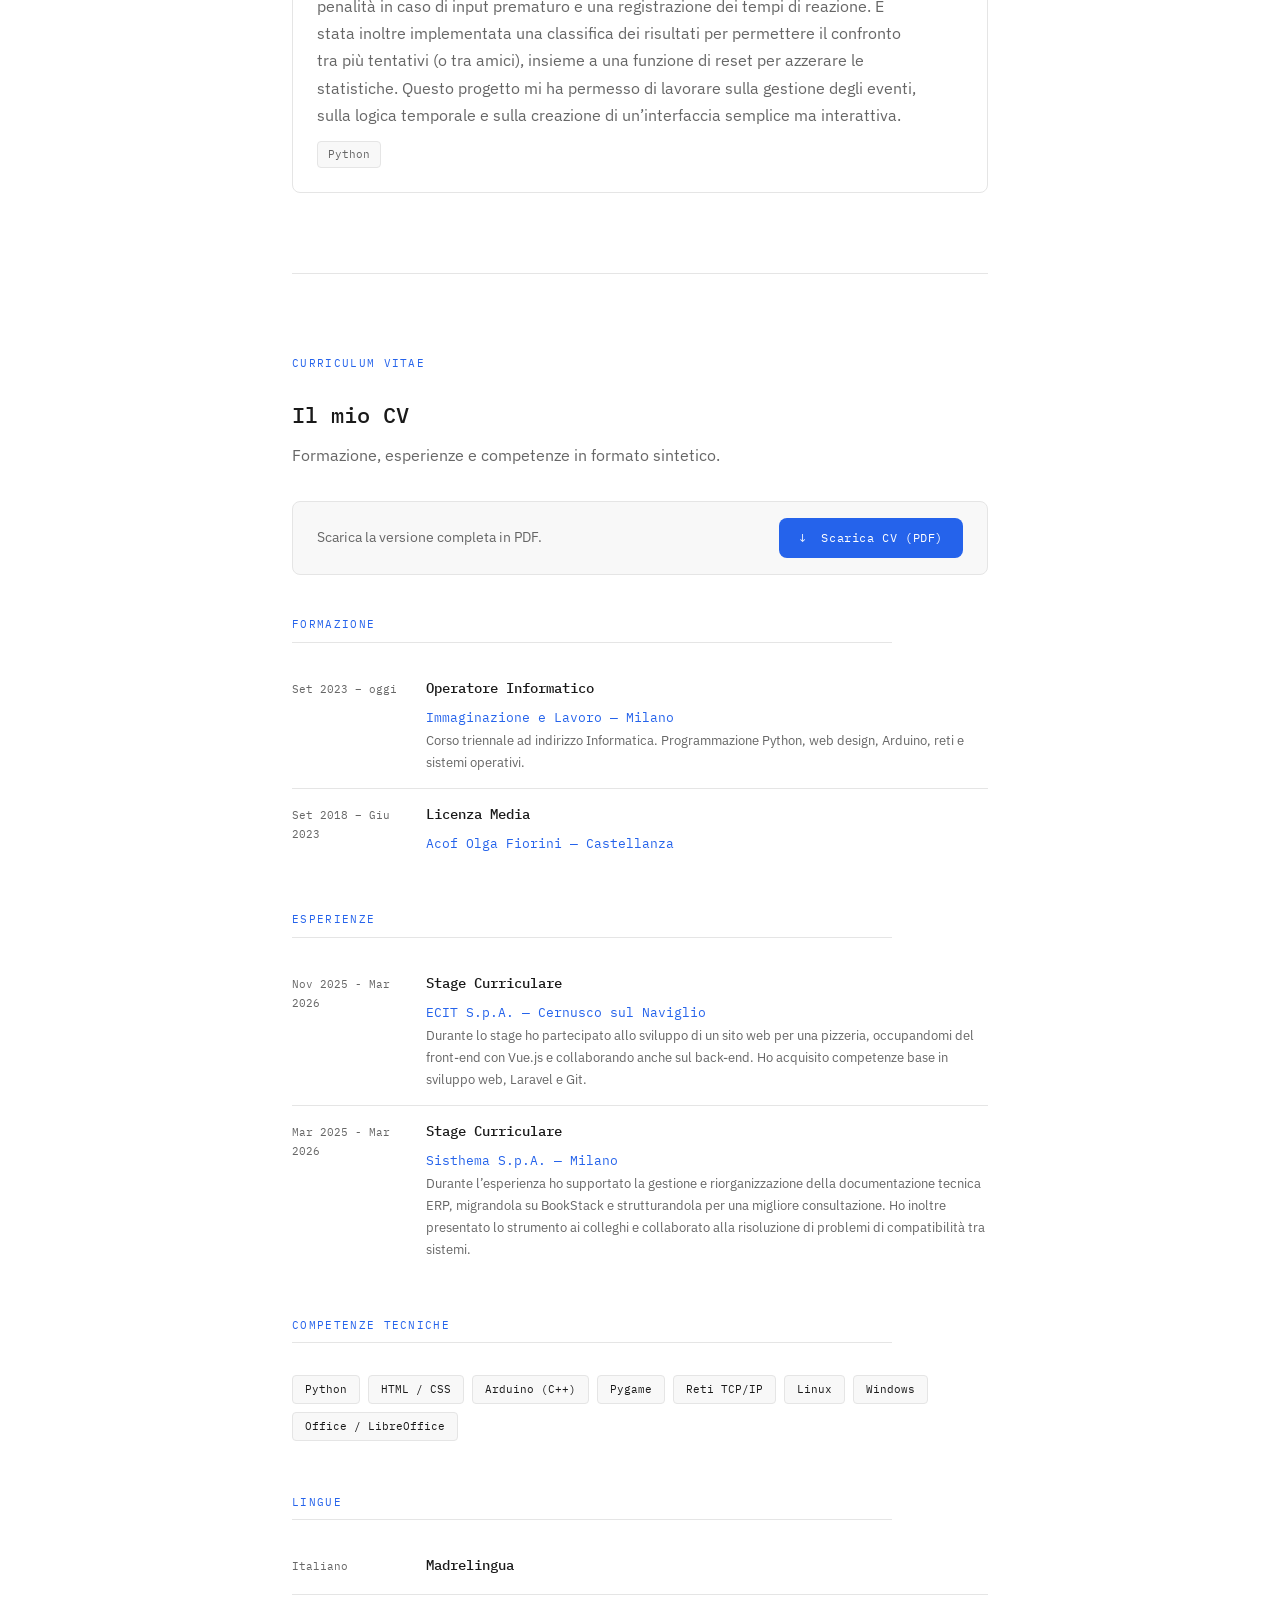
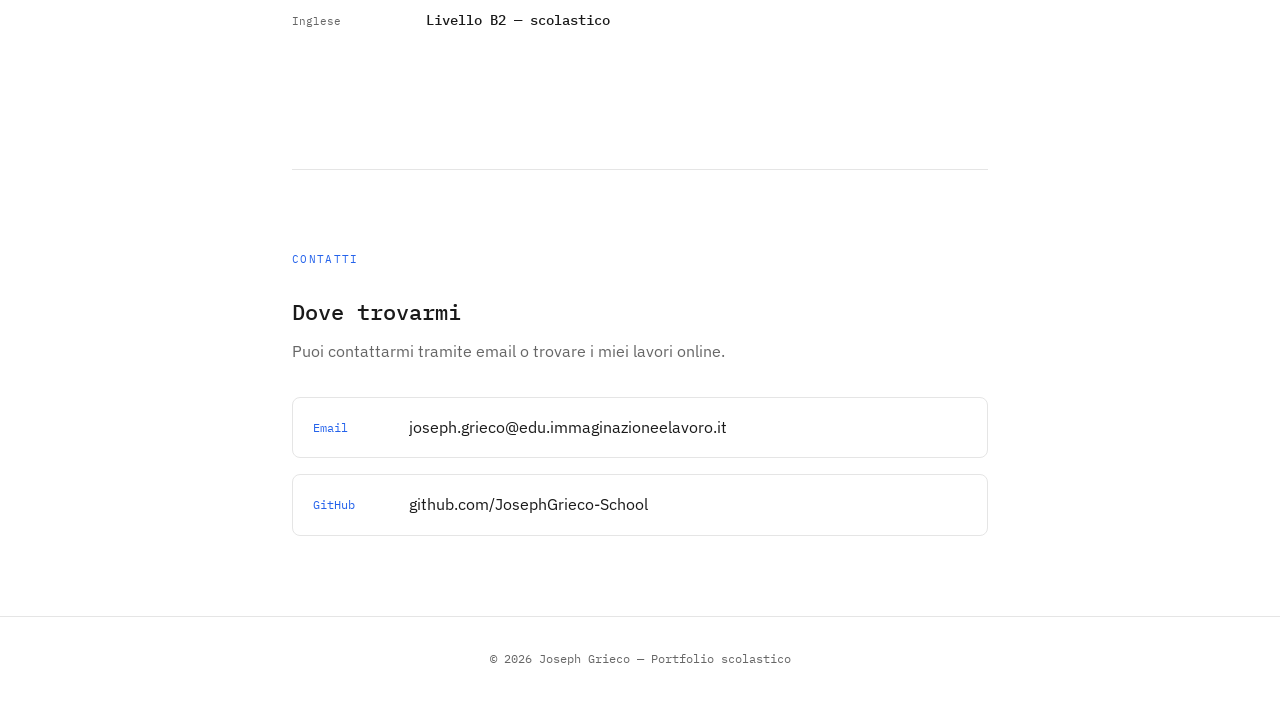
==== commit 2c642d2e: "sito completo" ====
--- a/index.html
+++ b/index.html
@@ -188,18 +188,22 @@
             <!-- ✏️ sostituisci questo placeholder con un'immagine del progetto:
                  <img src="screenshot-progetto.jpg" alt="Nome progetto" style="width:100%;height:100%;object-fit:cover;">
             -->
-            [ immagine progetto ]
+            <img src="./img/Among Us.png" alt="Among Us" style="width:100%;height:100%;object-fit:cover;">
           </div>
           <div class="progetto-corpo">
-            <h2>Nome del progetto</h2>
+            <h2>Among Us</h2>
             <p style="margin-top: 8px;">
-              Descrizione breve del progetto: cosa fa, come funziona, cosa hai imparato
-              realizzandolo. Due o tre righe bastano.
+              Ho sviluppato un prototipo ispirato a Among Us utilizzando il motore grafico Godot Engine.
+
+Il progetto consiste nella ricreazione della schermata iniziale del gioco, includendo i principali elementi dell’interfaccia utente come i pulsanti “Online”, “Freeplay” e “Offline”.
+
+L’obiettivo era comprendere e replicare la struttura di un menu interattivo, lavorando sulla gestione degli input, sulla navigazione tra le schermate e sull’organizzazione della UI in Godot.
+
+Questo lavoro mi ha permesso di acquisire familiarità con la progettazione delle interfacce nei videogiochi e con le basi dello sviluppo in Godot e GDScript.
             </p>
             <div class="progetto-meta">
               <!-- ✏️ aggiungi i linguaggi / strumenti usati -->
-              <span class="badge">Python</span>
-              <span class="badge">HTML</span>
+              <span class="badge">GDScript  </span>
             </div>
             <!-- ✏️ se hai un link al progetto, inseriscilo qui -->
             <!-- <a href="#" class="progetto-link">→ Vedi il progetto</a> -->
@@ -208,15 +212,22 @@
 
         <!-- PROGETTO 2 — ✏️ MODIFICA con il tuo progetto -->
         <div class="progetto-card">
-          <div class="progetto-immagine">[ immagine progetto ]</div>
+          <div class="progetto-immagine">
+            <img src="./img/Semaforo.png" alt="Semaforo" style="width:100%;height:100%;object-fit:cover;">
+          </div>
           <div class="progetto-corpo">
-            <h2>Nome del progetto</h2>
+            <h2>Azione Reazione</h2>
             <p style="margin-top: 8px;">
-              Descrizione breve del progetto.
+              Ho sviluppato un gioco in Python basato sul tempo di reazione, in cui l’utente deve premere un tasto il più velocemente possibile quando il semaforo diventa verde.
+
+Il gioco include una logica di attesa casuale per evitare anticipazioni, un sistema di penalità in caso di input prematuro e una registrazione dei tempi di reazione.
+
+È stata inoltre implementata una classifica dei risultati per permettere il confronto tra più tentativi (o tra amici), insieme a una funzione di reset per azzerare le statistiche.
+
+Questo progetto mi ha permesso di lavorare sulla gestione degli eventi, sulla logica temporale e sulla creazione di un’interfaccia semplice ma interattiva.
             </p>
             <div class="progetto-meta">
-              <span class="badge">Arduino</span>
-              <span class="badge">C++</span>
+              <span class="badge">Python</span>
             </div>
           </div>
         </div>
--- a/style.css
+++ b/style.css
@@ -266,7 +266,7 @@
 
 .progetto-immagine {
   width: 100%;
-  height: 180px;
+  height: 350px;
   background: var(--colore-card);
   display: flex;
   align-items: center;
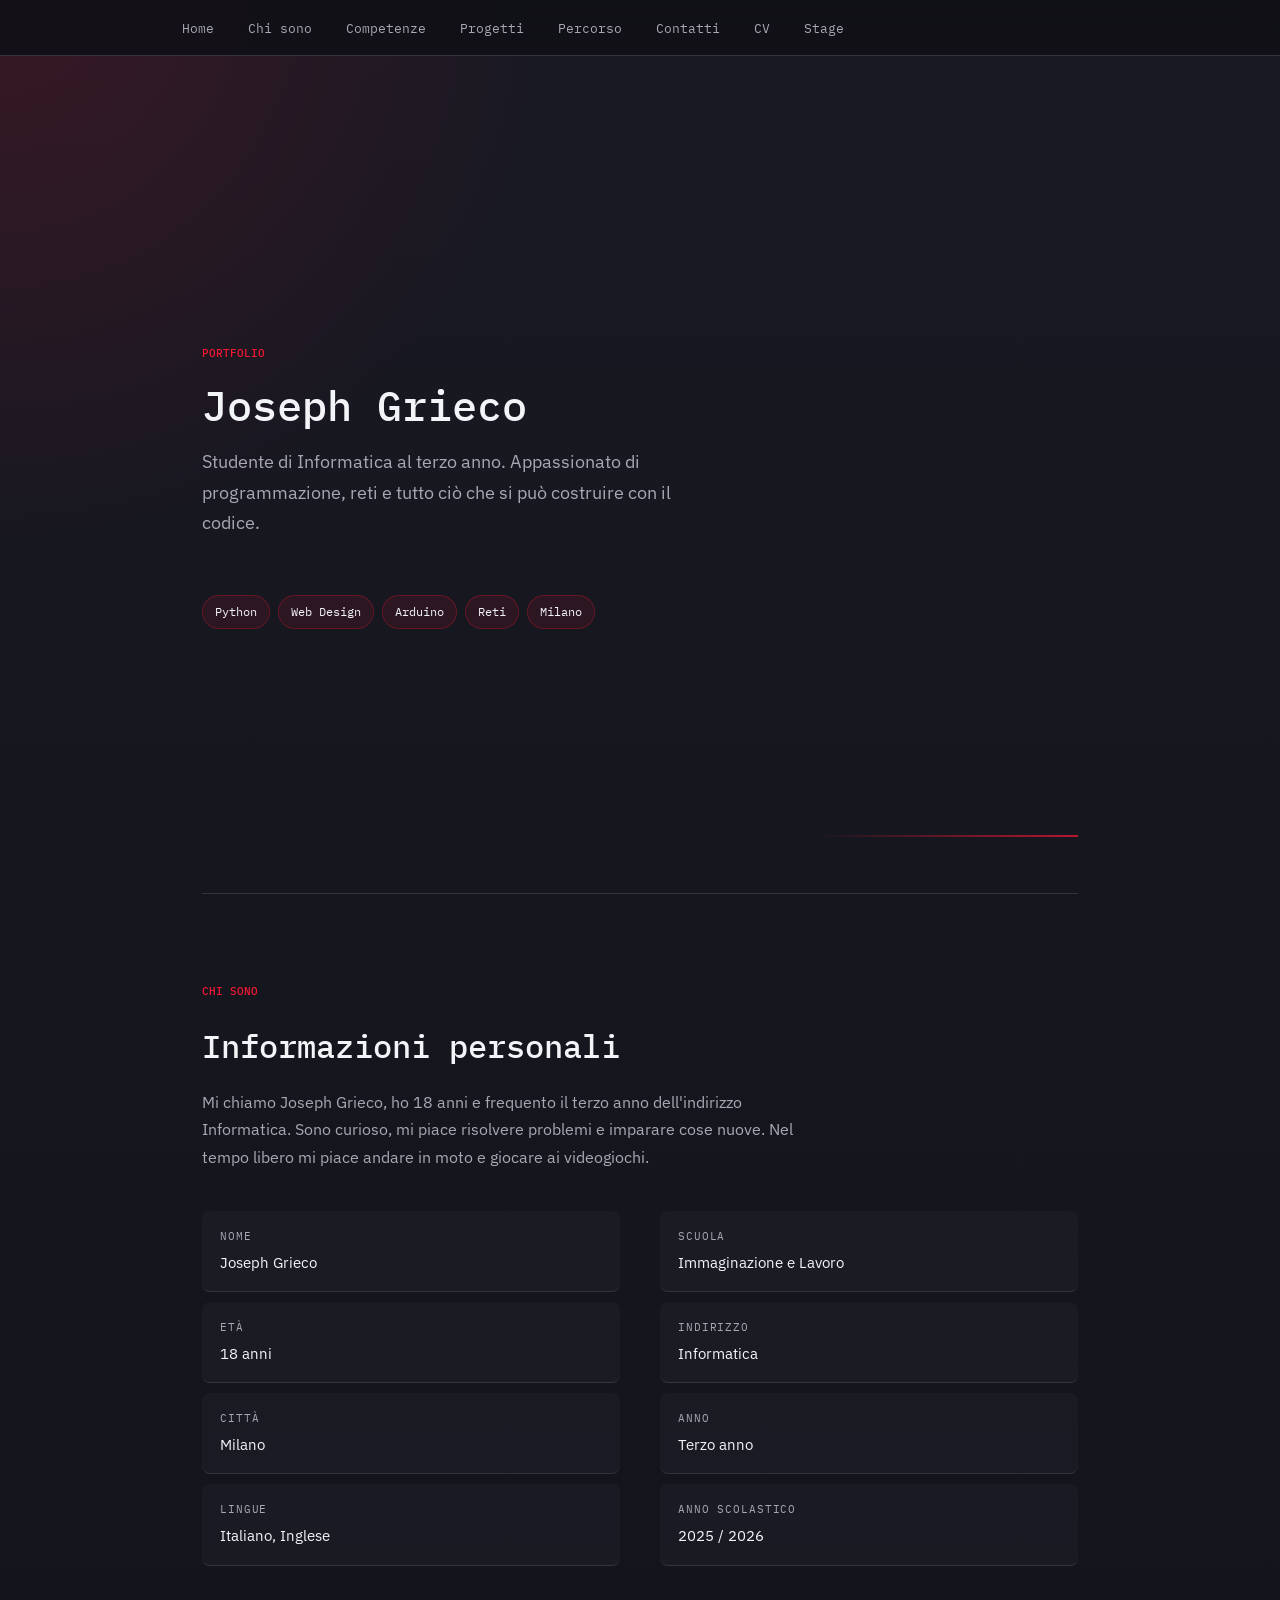
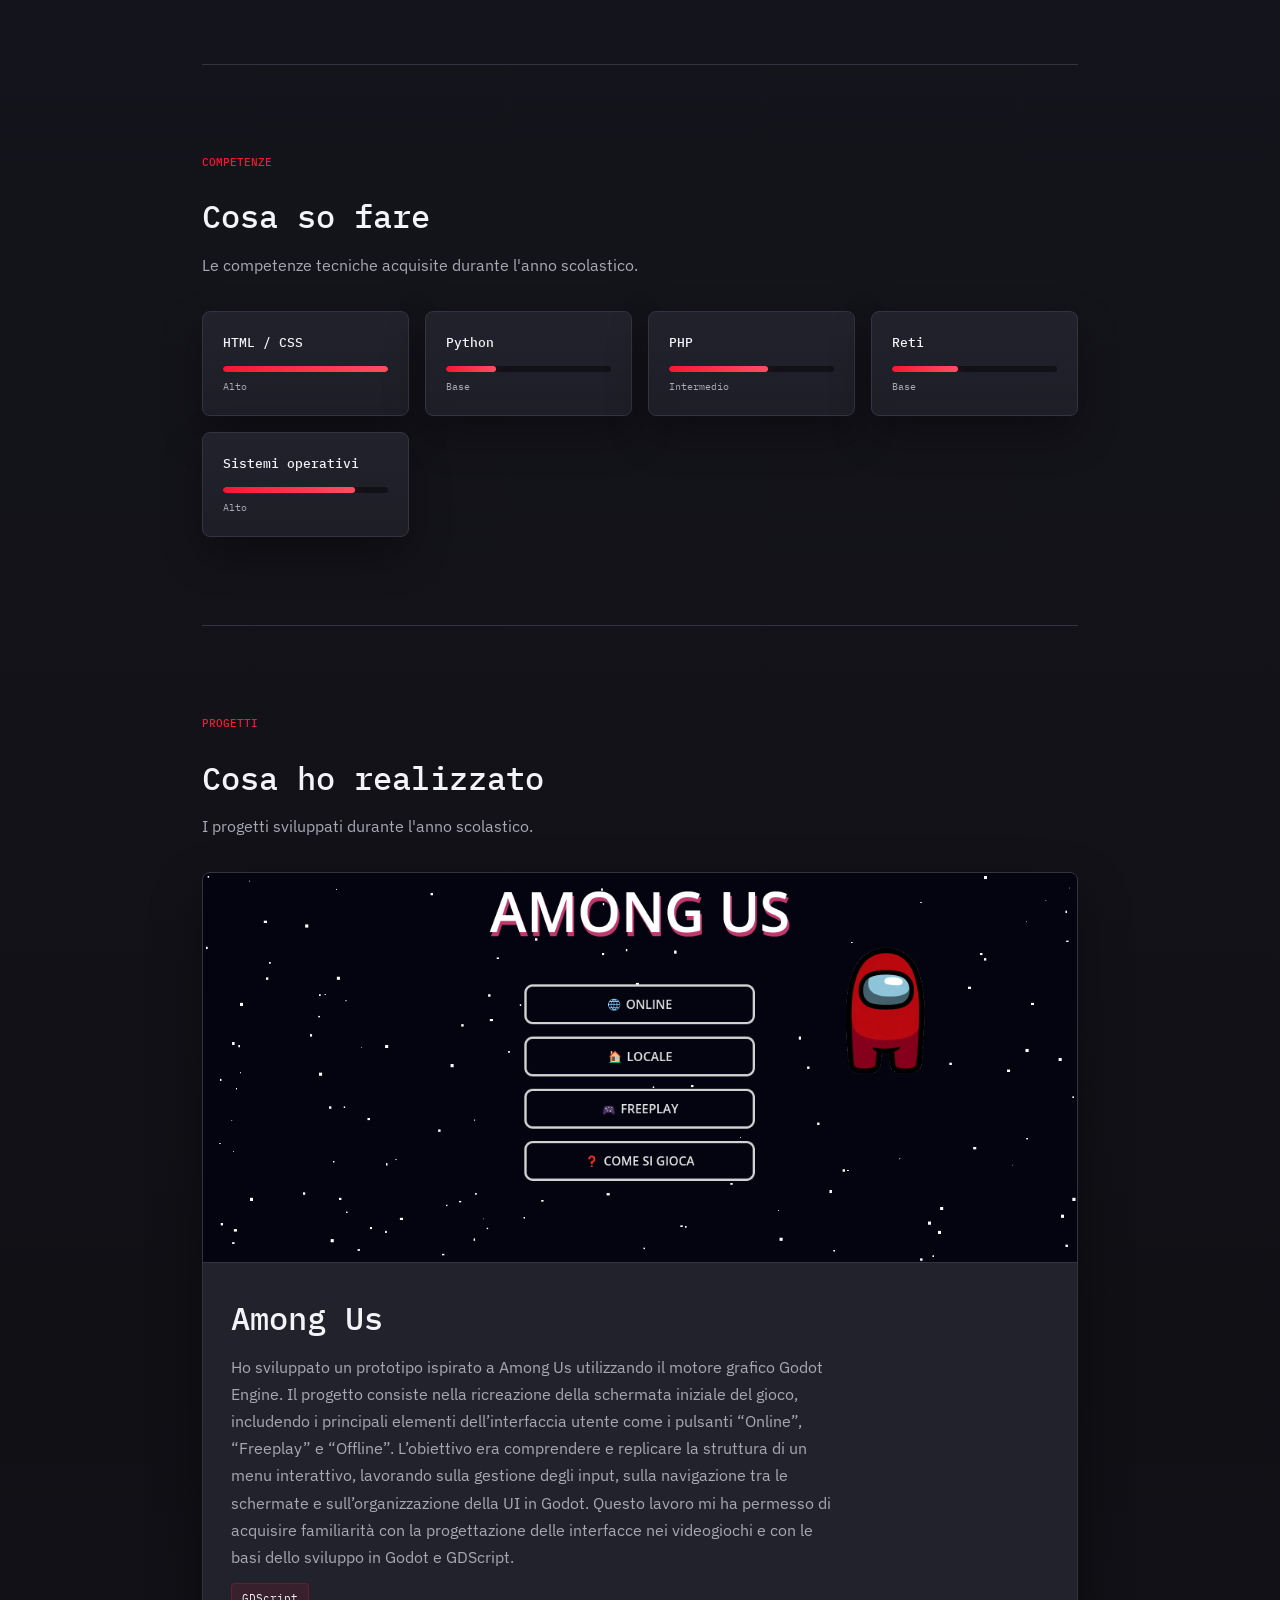
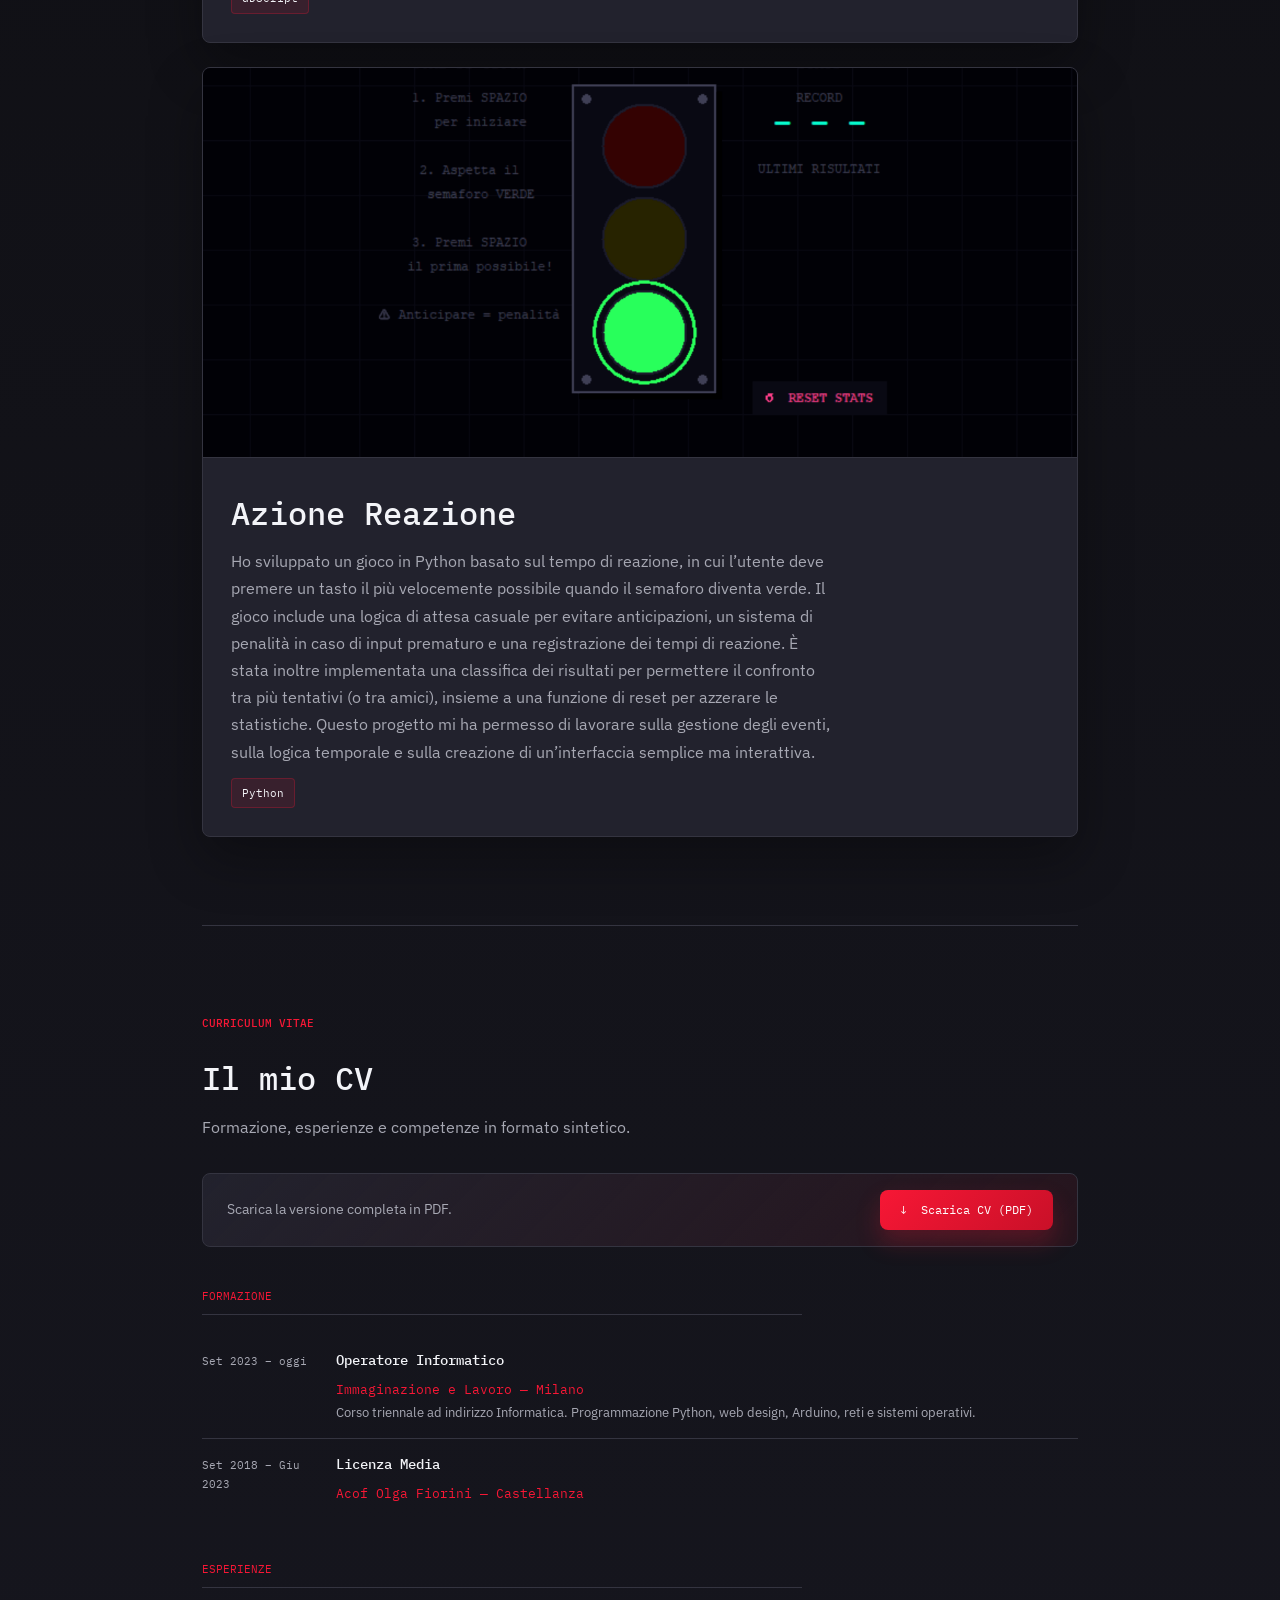
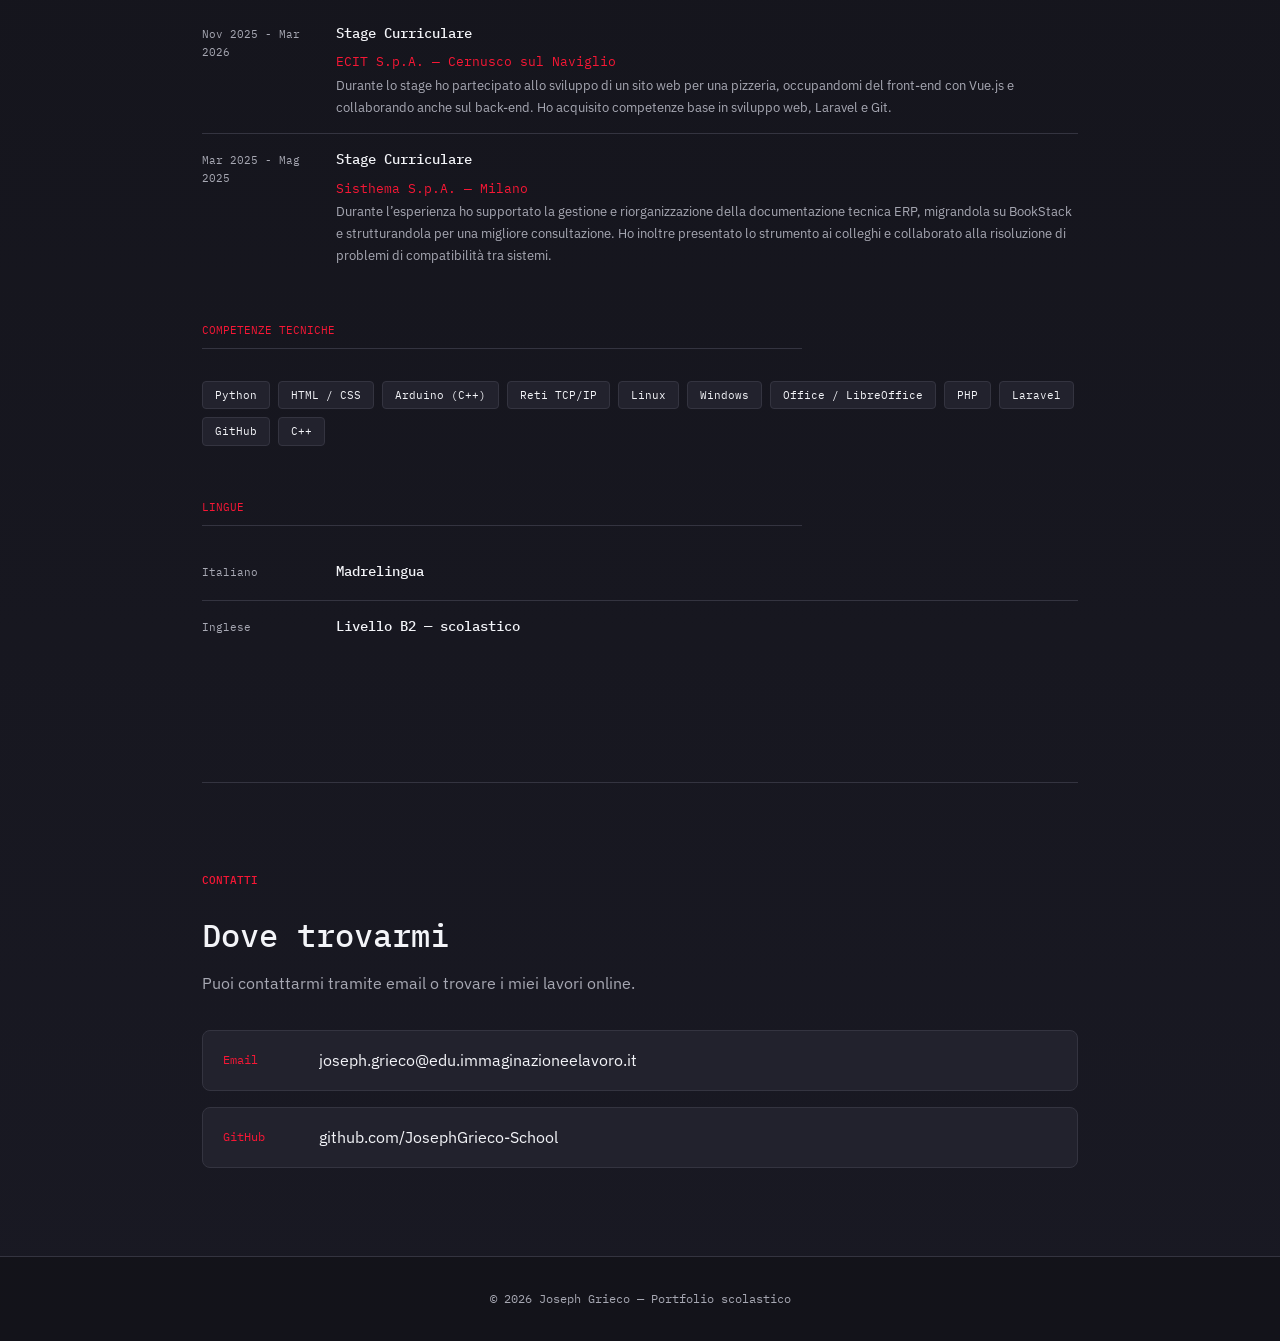
==== commit b6cde223: "Colori aggiornati" ====
--- a/index.html
+++ b/index.html
@@ -300,7 +300,7 @@
         </div>
 
         <div class="cv-riga">
-          <span class="cv-periodo">Mar 2025 - Mar 2026</span>
+          <span class="cv-periodo">Mar 2025 - Mag 2025</span>
           <div class="cv-contenuto">
             <h3>Stage Curriculare</h3>
             <!-- ✏️ MODIFICA: azienda o contesto -->
@@ -321,11 +321,14 @@
           <span class="cv-skill">Python</span>
           <span class="cv-skill">HTML / CSS</span>
           <span class="cv-skill">Arduino (C++)</span>
-          <span class="cv-skill">Pygame</span>
           <span class="cv-skill">Reti TCP/IP</span>
           <span class="cv-skill">Linux</span>
           <span class="cv-skill">Windows</span>
           <span class="cv-skill">Office / LibreOffice</span>
+          <span class="cv-skill">PHP</span>
+          <span class="cv-skill">Laravel</span>
+          <span class="cv-skill">GitHub</span>
+          <span class="cv-skill">C++</span>
         </div>
       </div>
 
--- a/style.css
+++ b/style.css
@@ -3,17 +3,21 @@
    Cambiarle qui le cambia su TUTTE le pagine
    ============================================= */
 :root {
-  --colore-sfondo:     #ffffff;
-  --colore-testo:      #1a1a1a;
-  --colore-testo-muto: #666666;
-  --colore-accento:    #2563eb;   /* ✏️ cambia questo colore con il tuo preferito */
-  --colore-bordo:      #e5e5e5;
-  --colore-card:       #f8f8f8;
+  --colore-sfondo:     #191923;
+  --colore-sfondo-2:   #101015;
+  --colore-testo:      #f3f4f8;
+  --colore-testo-muto: #a7a8b3;
+  --colore-accento:    #f71735;
+  --colore-accento-2:  #ff4d63;
+  --colore-bordo:      #343440;
+  --colore-card:       #22222d;
+  --colore-card-2:     #2a2a36;
+  --colore-ombra:      rgba(0, 0, 0, 0.32);
 
   --font-titoli: 'IBM Plex Mono', monospace;
   --font-testo:  'IBM Plex Sans', sans-serif;
 
-  --larghezza-max: 760px;
+  --larghezza-max: 940px;
   --raggio:        8px;
 }
 
@@ -31,11 +35,14 @@
 }
 
 body {
-  background-color: var(--colore-sfondo);
+  background:
+    radial-gradient(circle at top left, rgba(247, 23, 53, 0.14), transparent 34rem),
+    linear-gradient(180deg, var(--colore-sfondo), var(--colore-sfondo-2) 48%, var(--colore-sfondo));
   color: var(--colore-testo);
   font-family: var(--font-testo);
   font-size: 16px;
   line-height: 1.7;
+  min-height: 100vh;
 }
 
 /* =============================================
@@ -44,7 +51,8 @@
 nav {
   position: sticky;
   top: 0;
-  background-color: var(--colore-sfondo);
+  background: rgba(16, 16, 21, 0.86);
+  backdrop-filter: blur(18px);
   border-bottom: 1px solid var(--colore-bordo);
   z-index: 100;
   padding: 0 32px;
@@ -53,10 +61,16 @@
 nav ul {
   list-style: none;
   display: flex;
-  gap: 32px;
+  gap: 10px;
   max-width: var(--larghezza-max);
   margin: 0 auto;
-  padding: 16px 0;
+  padding: 14px 0;
+  overflow-x: auto;
+  scrollbar-width: none;
+}
+
+nav ul::-webkit-scrollbar {
+  display: none;
 }
 
 nav a {
@@ -64,13 +78,17 @@
   color: var(--colore-testo-muto);
   font-size: 13px;
   font-family: var(--font-titoli);
-  letter-spacing: 0.05em;
-  transition: color 0.2s;
+  letter-spacing: 0;
+  padding: 8px 12px;
+  border-radius: 999px;
+  transition: color 0.2s, background 0.2s;
+  white-space: nowrap;
 }
 
 nav a:hover,
 nav a.attivo {
   color: var(--colore-accento);
+  background: rgba(247, 23, 53, 0.1);
 }
 
 /* =============================================
@@ -83,7 +101,7 @@
 }
 
 section {
-  padding: 80px 0;
+  padding: 88px 0;
   border-bottom: 1px solid var(--colore-bordo);
 }
 
@@ -97,10 +115,11 @@
 .etichetta {
   font-family: var(--font-titoli);
   font-size: 11px;
-  letter-spacing: 0.12em;
+  letter-spacing: 0;
   text-transform: uppercase;
   color: var(--colore-accento);
-  margin-bottom: 24px;
+  margin-bottom: 18px;
+  font-weight: 500;
 }
 
 h1 {
@@ -109,6 +128,7 @@
   font-weight: 500;
   line-height: 1.2;
   margin-bottom: 16px;
+  color: var(--colore-testo);
 }
 
 /* h1 nella pagina stage è leggermente più piccolo */
@@ -118,9 +138,10 @@
 
 h2 {
   font-family: var(--font-titoli);
-  font-size: 22px;
+  font-size: clamp(24px, 3vw, 32px);
   font-weight: 500;
   margin-bottom: 8px;
+  color: var(--colore-testo);
 }
 
 h3 {
@@ -143,7 +164,23 @@
    SEZIONE HERO (intestazione — solo index)
    ============================================= */
 #hero {
-  padding: 100px 0 80px;
+  min-height: calc(100vh - 62px);
+  padding: 96px 0 72px;
+  display: flex;
+  flex-direction: column;
+  justify-content: center;
+  position: relative;
+}
+
+#hero::after {
+  content: '';
+  position: absolute;
+  right: 0;
+  bottom: 56px;
+  width: min(34vw, 260px);
+  height: 2px;
+  background: linear-gradient(90deg, transparent, var(--colore-accento));
+  opacity: 0.72;
 }
 
 #hero .sottotitolo {
@@ -163,10 +200,11 @@
 .tag {
   font-family: var(--font-titoli);
   font-size: 12px;
-  padding: 4px 12px;
-  border: 1px solid var(--colore-bordo);
+  padding: 6px 12px;
+  border: 1px solid rgba(247, 23, 53, 0.28);
   border-radius: 100px;
-  color: var(--colore-testo-muto);
+  color: var(--colore-testo);
+  background: rgba(247, 23, 53, 0.09);
 }
 
 /* =============================================
@@ -183,8 +221,11 @@
   display: flex;
   flex-direction: column;
   gap: 4px;
-  padding: 16px 0;
+  padding: 16px 18px;
   border-bottom: 1px solid var(--colore-bordo);
+  background: rgba(34, 34, 45, 0.48);
+  border-radius: var(--raggio);
+  margin-bottom: 10px;
 }
 
 .info-riga span:first-child {
@@ -211,10 +252,18 @@
 }
 
 .competenza-card {
-  background: var(--colore-card);
+  background: linear-gradient(180deg, var(--colore-card), rgba(34, 34, 45, 0.72));
   border: 1px solid var(--colore-bordo);
   border-radius: var(--raggio);
   padding: 20px;
+  box-shadow: 0 18px 42px var(--colore-ombra);
+  transition: transform 0.2s, border-color 0.2s, background 0.2s;
+}
+
+.competenza-card:hover {
+  transform: translateY(-3px);
+  border-color: rgba(247, 23, 53, 0.58);
+  background: linear-gradient(180deg, var(--colore-card-2), rgba(34, 34, 45, 0.8));
 }
 
 .competenza-card h3 {
@@ -224,16 +273,17 @@
 }
 
 .barra-contenitore {
-  background: var(--colore-bordo);
+  background: #111118;
   border-radius: 4px;
-  height: 4px;
+  height: 6px;
   overflow: hidden;
 }
 
 .barra {
   height: 100%;
-  background: var(--colore-accento);
+  background: linear-gradient(90deg, var(--colore-accento), var(--colore-accento-2));
   border-radius: 4px;
+  box-shadow: 0 0 18px rgba(247, 23, 53, 0.42);
 }
 
 .livello-label {
@@ -257,16 +307,19 @@
   border: 1px solid var(--colore-bordo);
   border-radius: var(--raggio);
   overflow: hidden;
-  transition: border-color 0.2s;
+  background: var(--colore-card);
+  box-shadow: 0 22px 54px var(--colore-ombra);
+  transition: border-color 0.2s, transform 0.2s;
 }
 
 .progetto-card:hover {
   border-color: var(--colore-accento);
+  transform: translateY(-4px);
 }
 
 .progetto-immagine {
   width: 100%;
-  height: 350px;
+  height: 390px;
   background: var(--colore-card);
   display: flex;
   align-items: center;
@@ -274,12 +327,23 @@
   font-family: var(--font-titoli);
   font-size: 12px;
   color: var(--colore-testo-muto);
+  border-bottom: 1px solid var(--colore-bordo);
   /* ✏️ puoi sostituire il colore di sfondo con un'immagine:
      background: url('immagine-progetto.jpg') center/cover; */
 }
 
+.progetto-immagine img {
+  filter: saturate(0.92) contrast(1.08);
+  transition: transform 0.35s, filter 0.35s;
+}
+
+.progetto-card:hover .progetto-immagine img {
+  transform: scale(1.03);
+  filter: saturate(1.08) contrast(1.12);
+}
+
 .progetto-corpo {
-  padding: 24px;
+  padding: 28px;
 }
 
 .progetto-meta {
@@ -292,11 +356,11 @@
 .badge {
   font-family: var(--font-titoli);
   font-size: 11px;
-  padding: 3px 10px;
+  padding: 5px 10px;
   border-radius: 4px;
-  background: var(--colore-card);
-  border: 1px solid var(--colore-bordo);
-  color: var(--colore-testo-muto);
+  background: rgba(247, 23, 53, 0.1);
+  border: 1px solid rgba(247, 23, 53, 0.26);
+  color: var(--colore-testo);
 }
 
 .progetto-link {
@@ -387,12 +451,14 @@
   border-radius: var(--raggio);
   text-decoration: none;
   color: var(--colore-testo);
-  transition: border-color 0.2s, background 0.2s;
+  background: var(--colore-card);
+  transition: border-color 0.2s, background 0.2s, transform 0.2s;
 }
 
 .contatto-riga:hover {
   border-color: var(--colore-accento);
-  background: var(--colore-card);
+  background: var(--colore-card-2);
+  transform: translateX(4px);
 }
 
 .contatto-icona {
@@ -409,7 +475,7 @@
   display: flex;
   align-items: center;
   justify-content: space-between;
-  background: var(--colore-card);
+  background: linear-gradient(135deg, var(--colore-card), rgba(247, 23, 53, 0.08));
   border: 1px solid var(--colore-bordo);
   border-radius: var(--raggio);
   padding: 16px 24px;
@@ -428,20 +494,22 @@
   display: inline-flex;
   align-items: center;
   gap: 8px;
-  background: var(--colore-accento);
+  background: linear-gradient(135deg, var(--colore-accento), #c91028);
   color: #fff;
   text-decoration: none;
   font-family: var(--font-titoli);
   font-size: 12px;
-  letter-spacing: 0.05em;
+  letter-spacing: 0;
   padding: 10px 20px;
   border-radius: var(--raggio);
-  transition: opacity 0.2s;
+  box-shadow: 0 12px 24px rgba(247, 23, 53, 0.24);
+  transition: transform 0.2s, box-shadow 0.2s;
   white-space: nowrap;
 }
 
 .btn-scarica:hover {
-  opacity: 0.85;
+  transform: translateY(-2px);
+  box-shadow: 0 16px 30px rgba(247, 23, 53, 0.32);
   color: #fff;
 }
 
@@ -452,7 +520,7 @@
 .cv-blocco-titolo {
   font-family: var(--font-titoli);
   font-size: 11px;
-  letter-spacing: 0.12em;
+  letter-spacing: 0;
   text-transform: uppercase;
   color: var(--colore-accento);
   border-bottom: 1px solid var(--colore-bordo);
@@ -554,10 +622,12 @@
   border-radius: var(--raggio);
   overflow: hidden;
   margin-bottom: 40px;
+  background: var(--colore-card);
+  box-shadow: 0 22px 54px var(--colore-ombra);
 }
 
 .scheda-header {
-  background: var(--colore-card);
+  background: linear-gradient(135deg, var(--colore-card-2), rgba(247, 23, 53, 0.08));
   border-bottom: 1px solid var(--colore-bordo);
   padding: 20px 24px;
   display: flex;
@@ -579,7 +649,7 @@
   border: 1px solid var(--colore-bordo);
   border-radius: 100px;
   color: var(--colore-testo-muto);
-  background: var(--colore-sfondo);
+  background: rgba(16, 16, 21, 0.72);
   white-space: nowrap;
 }
 
@@ -604,7 +674,7 @@
   letter-spacing: 0.08em;
   color: var(--colore-testo-muto);
   padding: 16px 24px;
-  background: var(--colore-card);
+  background: rgba(16, 16, 21, 0.44);
   border-right: 1px solid var(--colore-bordo);
   display: flex;
   align-items: flex-start;
@@ -662,8 +732,10 @@
 }
 
 .relazione-paragrafo {
-  border-left: 3px solid var(--colore-bordo);
-  padding-left: 20px;
+  border-left: 3px solid rgba(247, 23, 53, 0.5);
+  padding: 18px 20px;
+  background: rgba(34, 34, 45, 0.42);
+  border-radius: 0 var(--raggio) var(--raggio) 0;
 }
 
 .relazione-paragrafo .para-titolo {
@@ -691,6 +763,7 @@
   font-family: var(--font-titoli);
   font-size: 12px;
   color: var(--colore-testo-muto);
+  background: rgba(16, 16, 21, 0.64);
 }
 
 /* =============================================
@@ -699,6 +772,9 @@
 @media (max-width: 600px) {
   main  { padding: 0 20px; }
   nav   { padding: 0 20px; }
+  section { padding: 64px 0; }
+  #hero { min-height: auto; padding: 76px 0 64px; }
+  .progetto-immagine { height: 260px; }
 
   /* index */
   .griglia-2col      { grid-template-columns: 1fr; }
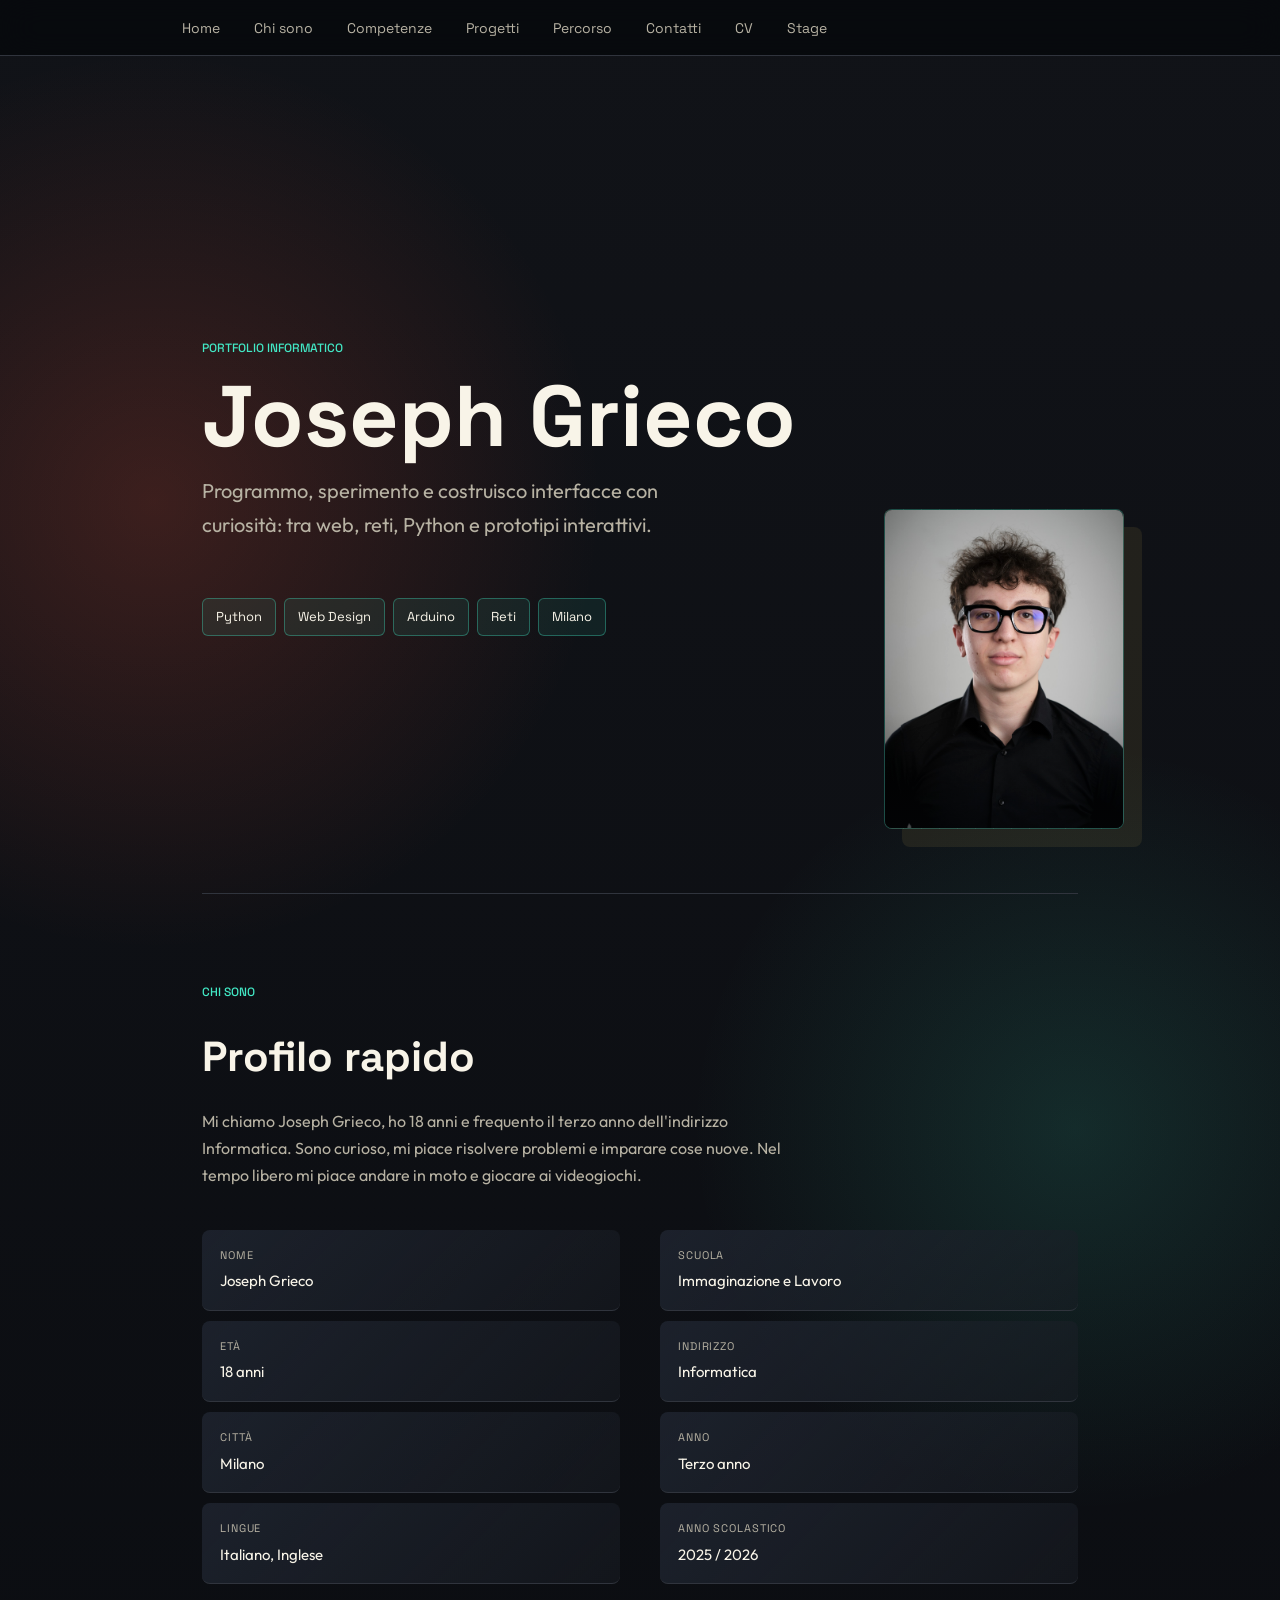
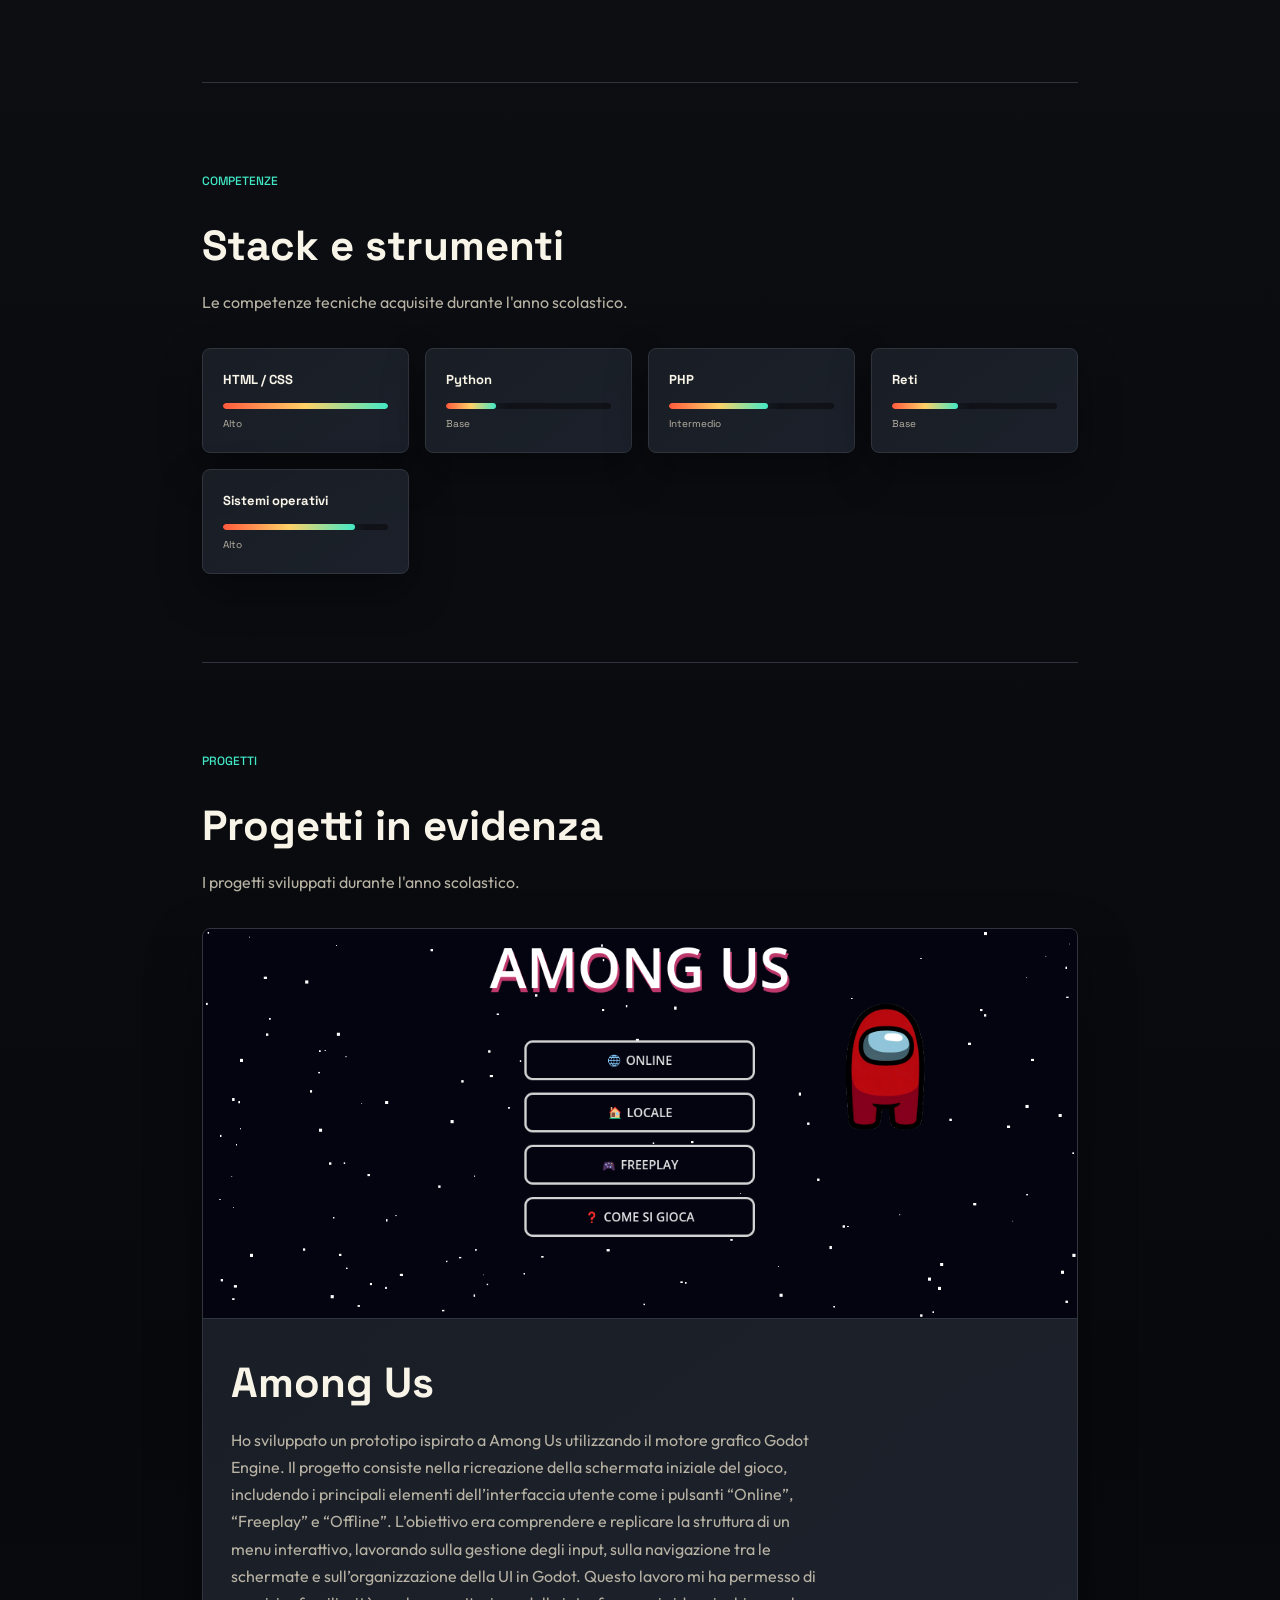
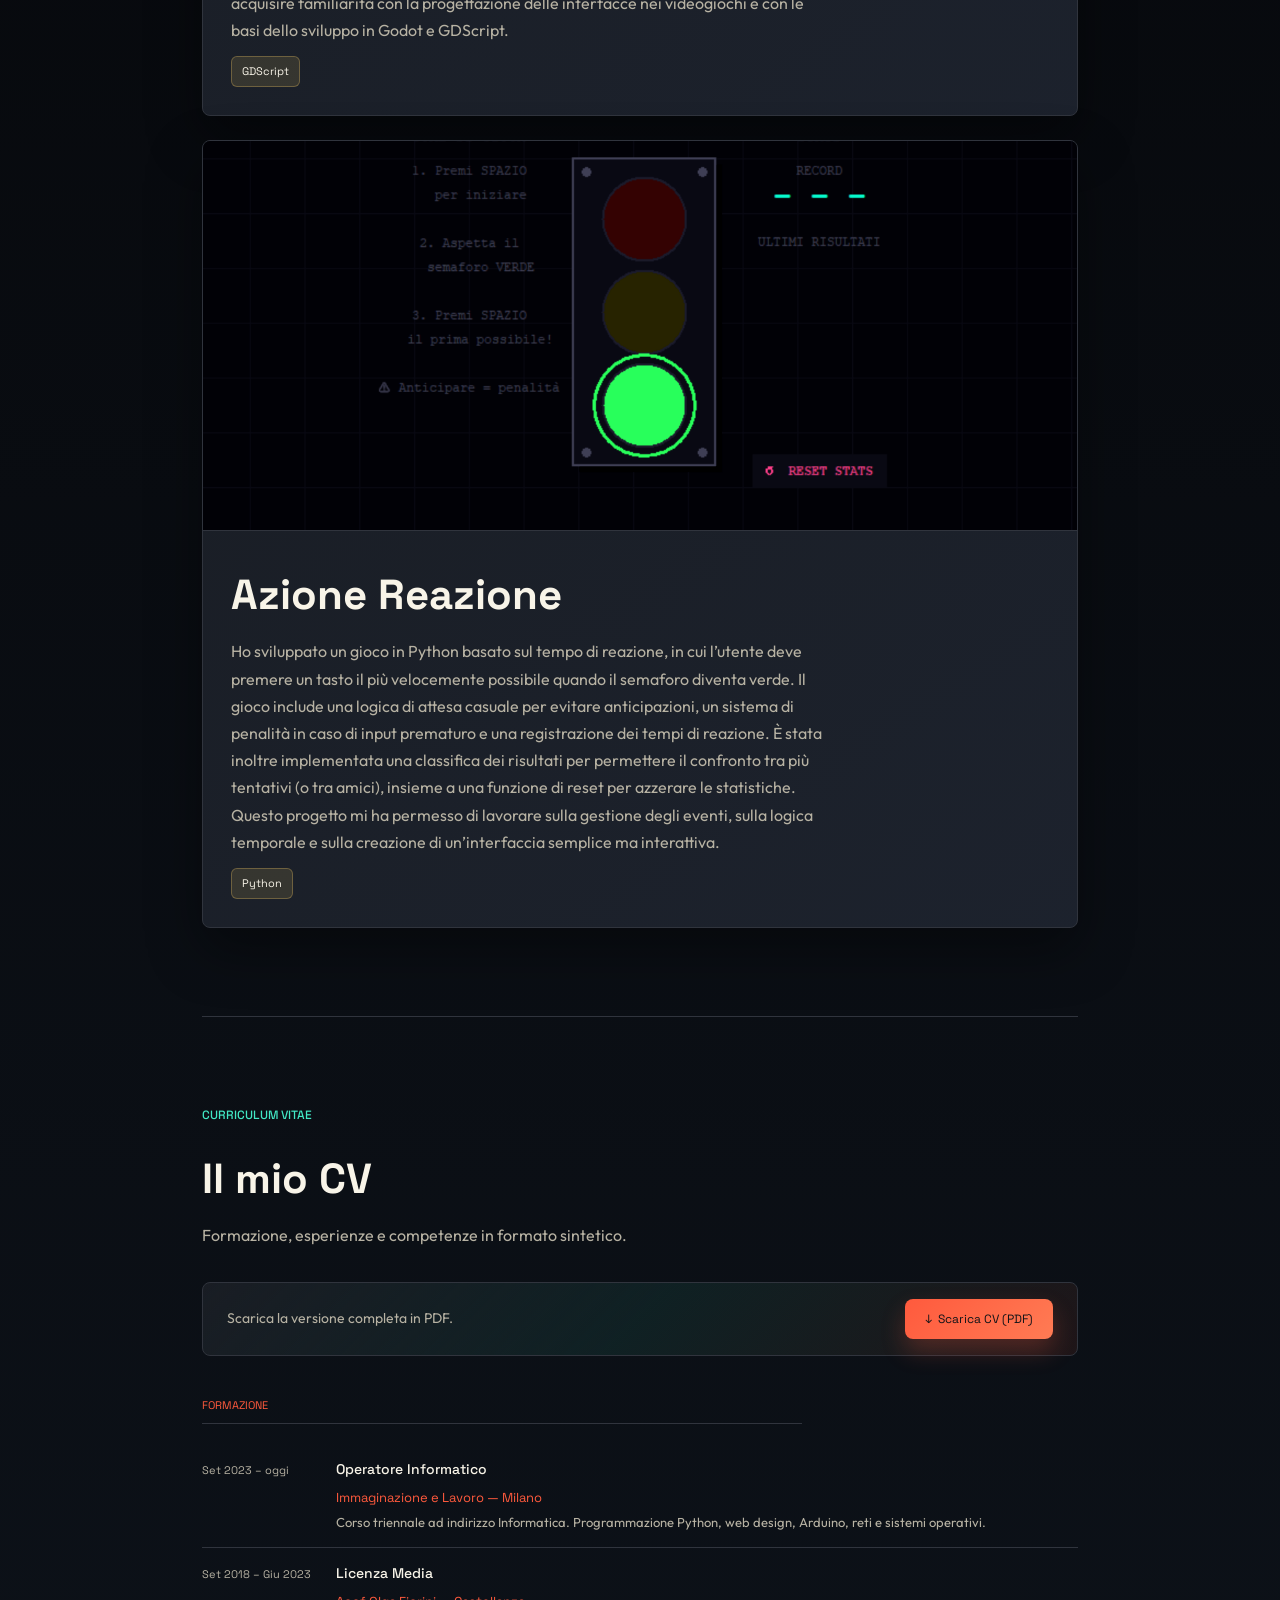
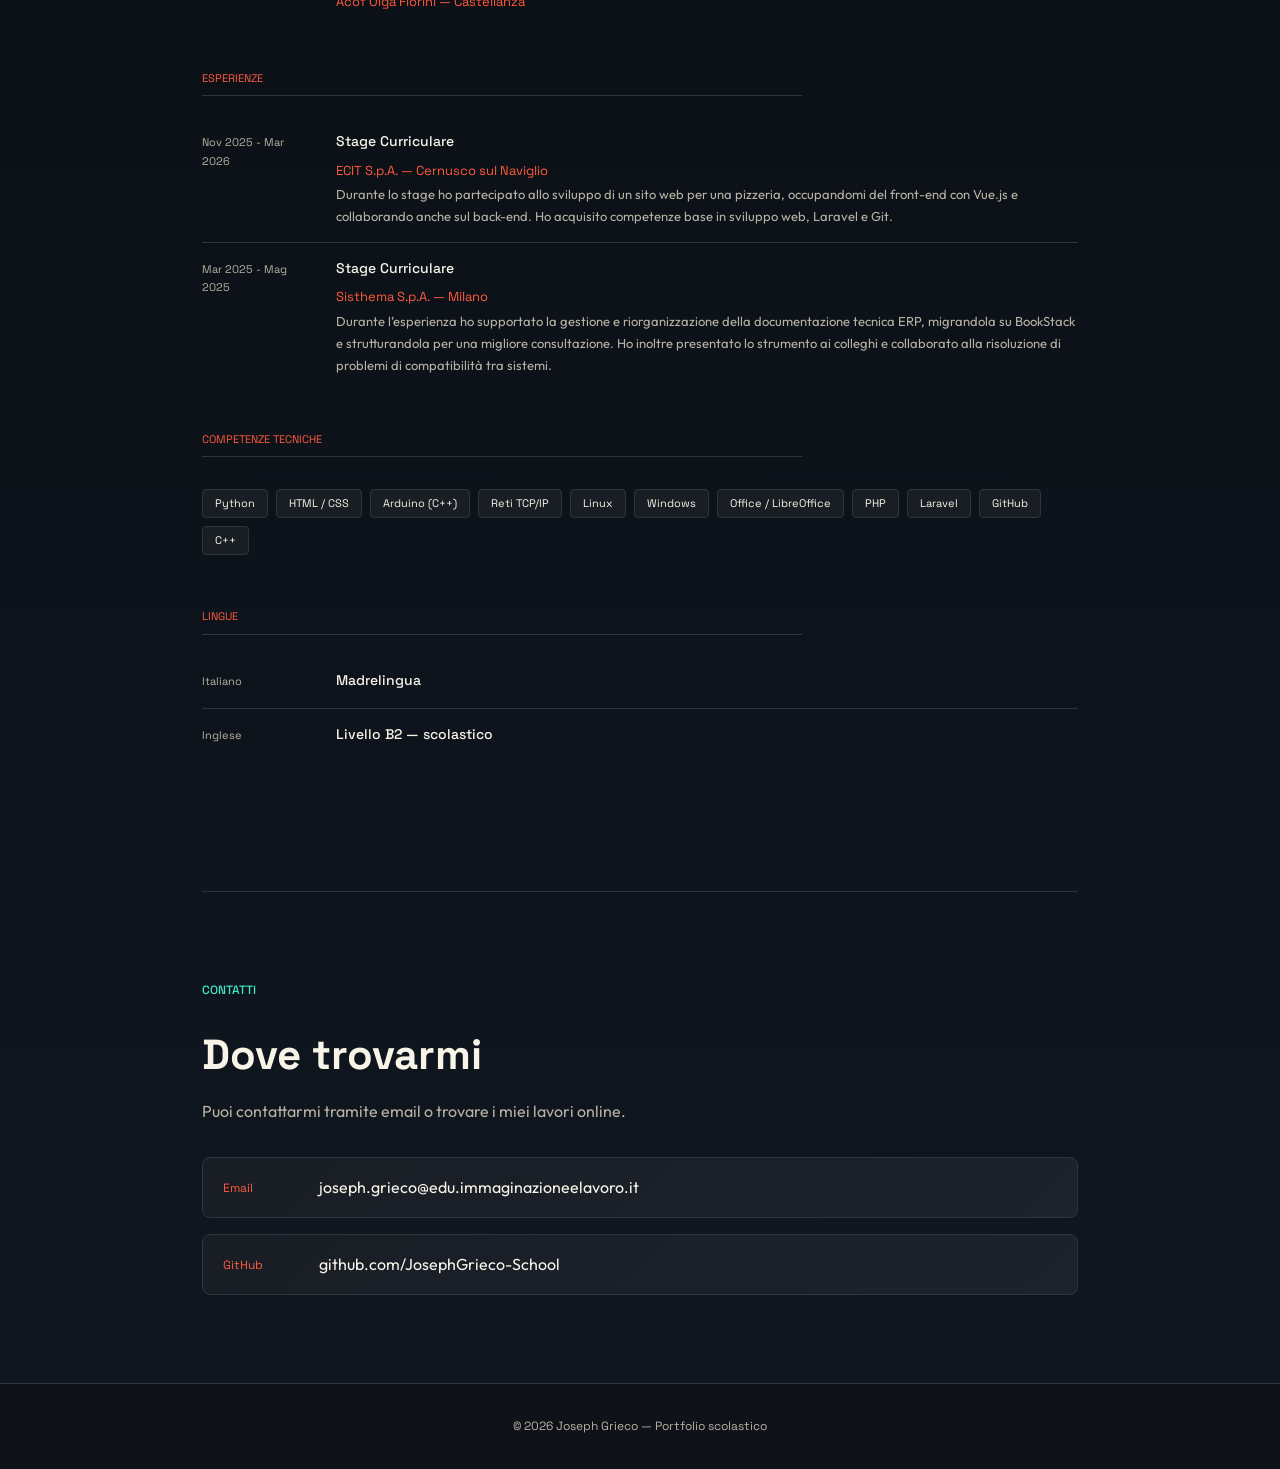
==== commit 6c3d9ee5: "Update" ====
--- a/index.html
+++ b/index.html
@@ -8,7 +8,8 @@
   <title>Joseph Grieco — Portfolio</title>
 
   <link rel="preconnect" href="https://fonts.googleapis.com">
-  <link href="https://fonts.googleapis.com/css2?family=IBM+Plex+Sans:wght@300;400;500&family=IBM+Plex+Mono:wght@400;500&display=swap" rel="stylesheet">
+  <link rel="preconnect" href="https://fonts.gstatic.com" crossorigin>
+  <link href="https://fonts.googleapis.com/css2?family=Outfit:wght@400;500;600;700&family=Space+Grotesk:wght@500;600;700&display=swap" rel="stylesheet">
   <link rel="stylesheet" href="style.css">
 </head>
 
@@ -35,15 +36,15 @@
          HERO — presentazione iniziale
          ========================================== -->
     <section id="hero">
-      <p class="etichetta">Portfolio</p>
+      <p class="etichetta">Portfolio informatico</p>
 
       <!-- ✏️ MODIFICA: il tuo nome e cognome -->
       <h1>Joseph Grieco</h1>
 
       <!-- ✏️ MODIFICA: una frase breve su di te -->
       <p class="sottotitolo">
-        Studente di Informatica al terzo anno. Appassionato di programmazione,
-        reti e tutto ciò che si può costruire con il codice.
+        Programmo, sperimento e costruisco interfacce con curiosità: tra web,
+        reti, Python e prototipi interattivi.
       </p>
 
       <!-- ✏️ MODIFICA: le parole chiave che ti descrivono -->
@@ -54,6 +55,10 @@
         <span class="tag">Reti</span>
         <span class="tag">Milano</span>
       </div>
+
+      <div class="hero-foto">
+        <img src="./img/Joseph.jpeg" alt="Foto profilo di Joseph Grieco">
+      </div>
     </section>
 
     <!-- ==========================================
@@ -61,7 +66,7 @@
          ========================================== -->
     <section id="chi-sono">
       <p class="etichetta">Chi sono</p>
-      <h2>Informazioni personali</h2>
+      <h2>Profilo rapido</h2>
 
       <!-- ✏️ MODIFICA: scrivi qualcosa su di te -->
       <p style="margin-top: 16px;">
@@ -117,7 +122,7 @@
          ========================================== -->
     <section id="competenze">
       <p class="etichetta">Competenze</p>
-      <h2>Cosa so fare</h2>
+      <h2>Stack e strumenti</h2>
       <p style="margin-top: 8px;">
         Le competenze tecniche acquisite durante l'anno scolastico.
       </p>
@@ -175,7 +180,7 @@
          ========================================== -->
     <section id="progetti">
       <p class="etichetta">Progetti</p>
-      <h2>Cosa ho realizzato</h2>
+      <h2>Progetti in evidenza</h2>
       <p style="margin-top: 8px;">
         I progetti sviluppati durante l'anno scolastico.
       </p>
@@ -394,4 +399,4 @@
   </footer>
 
 </body>
-</html>+</html>
--- a/style.css
+++ b/style.css
@@ -3,19 +3,20 @@
    Cambiarle qui le cambia su TUTTE le pagine
    ============================================= */
 :root {
-  --colore-sfondo:     #191923;
-  --colore-sfondo-2:   #101015;
-  --colore-testo:      #f3f4f8;
-  --colore-testo-muto: #a7a8b3;
-  --colore-accento:    #f71735;
-  --colore-accento-2:  #ff4d63;
-  --colore-bordo:      #343440;
-  --colore-card:       #22222d;
-  --colore-card-2:     #2a2a36;
-  --colore-ombra:      rgba(0, 0, 0, 0.32);
-
-  --font-titoli: 'IBM Plex Mono', monospace;
-  --font-testo:  'IBM Plex Sans', sans-serif;
+  --colore-sfondo:     #111318;
+  --colore-sfondo-2:   #07090d;
+  --colore-testo:      #f8f4e8;
+  --colore-testo-muto: #b7b2a3;
+  --colore-accento:    #ff5a3d;
+  --colore-accento-2:  #42e8c5;
+  --colore-accento-3:  #ffd166;
+  --colore-bordo:      #30343d;
+  --colore-card:       #191d24;
+  --colore-card-2:     #202632;
+  --colore-ombra:      rgba(0, 0, 0, 0.38);
+
+  --font-titoli: 'Space Grotesk', sans-serif;
+  --font-testo:  'Outfit', sans-serif;
 
   --larghezza-max: 940px;
   --raggio:        8px;
@@ -36,8 +37,9 @@
 
 body {
   background:
-    radial-gradient(circle at top left, rgba(247, 23, 53, 0.14), transparent 34rem),
-    linear-gradient(180deg, var(--colore-sfondo), var(--colore-sfondo-2) 48%, var(--colore-sfondo));
+    radial-gradient(circle at 12% 8%, rgba(255, 90, 61, 0.19), transparent 28rem),
+    radial-gradient(circle at 84% 18%, rgba(66, 232, 197, 0.13), transparent 24rem),
+    linear-gradient(180deg, var(--colore-sfondo), var(--colore-sfondo-2) 48%, #101720);
   color: var(--colore-testo);
   font-family: var(--font-testo);
   font-size: 16px;
@@ -51,7 +53,7 @@
 nav {
   position: sticky;
   top: 0;
-  background: rgba(16, 16, 21, 0.86);
+  background: rgba(7, 9, 13, 0.84);
   backdrop-filter: blur(18px);
   border-bottom: 1px solid var(--colore-bordo);
   z-index: 100;
@@ -76,19 +78,19 @@
 nav a {
   text-decoration: none;
   color: var(--colore-testo-muto);
-  font-size: 13px;
+  font-size: 14px;
   font-family: var(--font-titoli);
   letter-spacing: 0;
   padding: 8px 12px;
-  border-radius: 999px;
+  border-radius: 6px;
   transition: color 0.2s, background 0.2s;
   white-space: nowrap;
 }
 
 nav a:hover,
 nav a.attivo {
-  color: var(--colore-accento);
-  background: rgba(247, 23, 53, 0.1);
+  color: var(--colore-sfondo-2);
+  background: var(--colore-accento-2);
 }
 
 /* =============================================
@@ -114,19 +116,19 @@
    ============================================= */
 .etichetta {
   font-family: var(--font-titoli);
-  font-size: 11px;
+  font-size: 12px;
   letter-spacing: 0;
   text-transform: uppercase;
-  color: var(--colore-accento);
+  color: var(--colore-accento-2);
   margin-bottom: 18px;
   font-weight: 500;
 }
 
 h1 {
   font-family: var(--font-titoli);
-  font-size: clamp(28px, 5vw, 42px);
-  font-weight: 500;
-  line-height: 1.2;
+  font-size: clamp(42px, 9vw, 86px);
+  font-weight: 700;
+  line-height: 0.95;
   margin-bottom: 16px;
   color: var(--colore-testo);
 }
@@ -138,8 +140,8 @@
 
 h2 {
   font-family: var(--font-titoli);
-  font-size: clamp(24px, 3vw, 32px);
-  font-weight: 500;
+  font-size: clamp(27px, 4vw, 42px);
+  font-weight: 700;
   margin-bottom: 8px;
   color: var(--colore-testo);
 }
@@ -147,7 +149,7 @@
 h3 {
   font-family: var(--font-titoli);
   font-size: 15px;
-  font-weight: 500;
+  font-weight: 700;
   margin-bottom: 6px;
 }
 
@@ -170,21 +172,49 @@
   flex-direction: column;
   justify-content: center;
   position: relative;
-}
-
-#hero::after {
+  z-index: 0;
+}
+
+#hero > :not(.hero-foto) {
+  position: relative;
+  z-index: 1;
+}
+
+.hero-foto {
+  position: absolute;
+  right: -46px;
+  bottom: 64px;
+  width: min(30vw, 240px);
+  aspect-ratio: 3 / 4;
+  border: 1px solid rgba(66, 232, 197, 0.28);
+  border-radius: 8px;
+  background:
+    linear-gradient(135deg, rgba(255, 90, 61, 0.12), transparent 54%),
+    repeating-linear-gradient(90deg, rgba(248, 244, 232, 0.08) 0 1px, transparent 1px 18px);
+  box-shadow: 18px 18px 0 rgba(255, 209, 102, 0.08);
+  overflow: hidden;
+  z-index: 0;
+}
+
+.hero-foto::after {
   content: '';
   position: absolute;
-  right: 0;
-  bottom: 56px;
-  width: min(34vw, 260px);
-  height: 2px;
-  background: linear-gradient(90deg, transparent, var(--colore-accento));
-  opacity: 0.72;
+  inset: 0;
+  background: linear-gradient(180deg, transparent 64%, rgba(7, 9, 13, 0.36));
+  pointer-events: none;
+}
+
+.hero-foto img {
+  width: 100%;
+  height: 100%;
+  display: block;
+  object-fit: cover;
+  object-position: center 18%;
+  filter: saturate(0.92) contrast(1.05);
 }
 
 #hero .sottotitolo {
-  font-size: 18px;
+  font-size: 20px;
   color: var(--colore-testo-muto);
   margin-bottom: 32px;
   max-width: 520px;
@@ -199,12 +229,12 @@
 
 .tag {
   font-family: var(--font-titoli);
-  font-size: 12px;
-  padding: 6px 12px;
-  border: 1px solid rgba(247, 23, 53, 0.28);
-  border-radius: 100px;
-  color: var(--colore-testo);
-  background: rgba(247, 23, 53, 0.09);
+  font-size: 13px;
+  padding: 7px 13px;
+  border: 1px solid rgba(66, 232, 197, 0.34);
+  border-radius: 6px;
+  color: var(--colore-testo);
+  background: rgba(66, 232, 197, 0.08);
 }
 
 /* =============================================
@@ -223,7 +253,7 @@
   gap: 4px;
   padding: 16px 18px;
   border-bottom: 1px solid var(--colore-bordo);
-  background: rgba(34, 34, 45, 0.48);
+  background: linear-gradient(135deg, rgba(32, 38, 50, 0.78), rgba(25, 29, 36, 0.5));
   border-radius: var(--raggio);
   margin-bottom: 10px;
 }
@@ -252,7 +282,7 @@
 }
 
 .competenza-card {
-  background: linear-gradient(180deg, var(--colore-card), rgba(34, 34, 45, 0.72));
+  background: linear-gradient(145deg, var(--colore-card), rgba(32, 38, 50, 0.78));
   border: 1px solid var(--colore-bordo);
   border-radius: var(--raggio);
   padding: 20px;
@@ -262,8 +292,8 @@
 
 .competenza-card:hover {
   transform: translateY(-3px);
-  border-color: rgba(247, 23, 53, 0.58);
-  background: linear-gradient(180deg, var(--colore-card-2), rgba(34, 34, 45, 0.8));
+  border-color: rgba(66, 232, 197, 0.58);
+  background: linear-gradient(145deg, var(--colore-card-2), rgba(25, 29, 36, 0.92));
 }
 
 .competenza-card h3 {
@@ -281,9 +311,9 @@
 
 .barra {
   height: 100%;
-  background: linear-gradient(90deg, var(--colore-accento), var(--colore-accento-2));
+  background: linear-gradient(90deg, var(--colore-accento), var(--colore-accento-3), var(--colore-accento-2));
   border-radius: 4px;
-  box-shadow: 0 0 18px rgba(247, 23, 53, 0.42);
+  box-shadow: 0 0 18px rgba(66, 232, 197, 0.34);
 }
 
 .livello-label {
@@ -307,13 +337,13 @@
   border: 1px solid var(--colore-bordo);
   border-radius: var(--raggio);
   overflow: hidden;
-  background: var(--colore-card);
+  background: linear-gradient(145deg, var(--colore-card), rgba(32, 38, 50, 0.84));
   box-shadow: 0 22px 54px var(--colore-ombra);
   transition: border-color 0.2s, transform 0.2s;
 }
 
 .progetto-card:hover {
-  border-color: var(--colore-accento);
+  border-color: var(--colore-accento-2);
   transform: translateY(-4px);
 }
 
@@ -357,9 +387,9 @@
   font-family: var(--font-titoli);
   font-size: 11px;
   padding: 5px 10px;
-  border-radius: 4px;
-  background: rgba(247, 23, 53, 0.1);
-  border: 1px solid rgba(247, 23, 53, 0.26);
+  border-radius: 6px;
+  background: rgba(255, 209, 102, 0.12);
+  border: 1px solid rgba(255, 209, 102, 0.28);
   color: var(--colore-testo);
 }
 
@@ -451,12 +481,12 @@
   border-radius: var(--raggio);
   text-decoration: none;
   color: var(--colore-testo);
-  background: var(--colore-card);
+  background: linear-gradient(135deg, var(--colore-card), rgba(32, 38, 50, 0.78));
   transition: border-color 0.2s, background 0.2s, transform 0.2s;
 }
 
 .contatto-riga:hover {
-  border-color: var(--colore-accento);
+  border-color: var(--colore-accento-2);
   background: var(--colore-card-2);
   transform: translateX(4px);
 }
@@ -475,7 +505,7 @@
   display: flex;
   align-items: center;
   justify-content: space-between;
-  background: linear-gradient(135deg, var(--colore-card), rgba(247, 23, 53, 0.08));
+  background: linear-gradient(135deg, var(--colore-card), rgba(66, 232, 197, 0.08), rgba(255, 90, 61, 0.08));
   border: 1px solid var(--colore-bordo);
   border-radius: var(--raggio);
   padding: 16px 24px;
@@ -494,23 +524,23 @@
   display: inline-flex;
   align-items: center;
   gap: 8px;
-  background: linear-gradient(135deg, var(--colore-accento), #c91028);
-  color: #fff;
+  background: linear-gradient(135deg, var(--colore-accento), #ff7b54);
+  color: #111318;
   text-decoration: none;
   font-family: var(--font-titoli);
   font-size: 12px;
   letter-spacing: 0;
   padding: 10px 20px;
   border-radius: var(--raggio);
-  box-shadow: 0 12px 24px rgba(247, 23, 53, 0.24);
+  box-shadow: 0 12px 24px rgba(255, 90, 61, 0.24);
   transition: transform 0.2s, box-shadow 0.2s;
   white-space: nowrap;
 }
 
 .btn-scarica:hover {
   transform: translateY(-2px);
-  box-shadow: 0 16px 30px rgba(247, 23, 53, 0.32);
-  color: #fff;
+  box-shadow: 0 16px 30px rgba(255, 90, 61, 0.32);
+  color: #111318;
 }
 
 .cv-blocco {
@@ -627,7 +657,7 @@
 }
 
 .scheda-header {
-  background: linear-gradient(135deg, var(--colore-card-2), rgba(247, 23, 53, 0.08));
+  background: linear-gradient(135deg, var(--colore-card-2), rgba(66, 232, 197, 0.08), rgba(255, 90, 61, 0.08));
   border-bottom: 1px solid var(--colore-bordo);
   padding: 20px 24px;
   display: flex;
@@ -732,7 +762,7 @@
 }
 
 .relazione-paragrafo {
-  border-left: 3px solid rgba(247, 23, 53, 0.5);
+  border-left: 3px solid rgba(66, 232, 197, 0.5);
   padding: 18px 20px;
   background: rgba(34, 34, 45, 0.42);
   border-radius: 0 var(--raggio) var(--raggio) 0;
@@ -774,6 +804,14 @@
   nav   { padding: 0 20px; }
   section { padding: 64px 0; }
   #hero { min-height: auto; padding: 76px 0 64px; }
+  .hero-foto {
+    position: relative;
+    right: auto;
+    bottom: auto;
+    width: min(100%, 300px);
+    margin-top: 34px;
+    box-shadow: 12px 12px 0 rgba(255, 209, 102, 0.08);
+  }
   .progetto-immagine { height: 260px; }
 
   /* index */
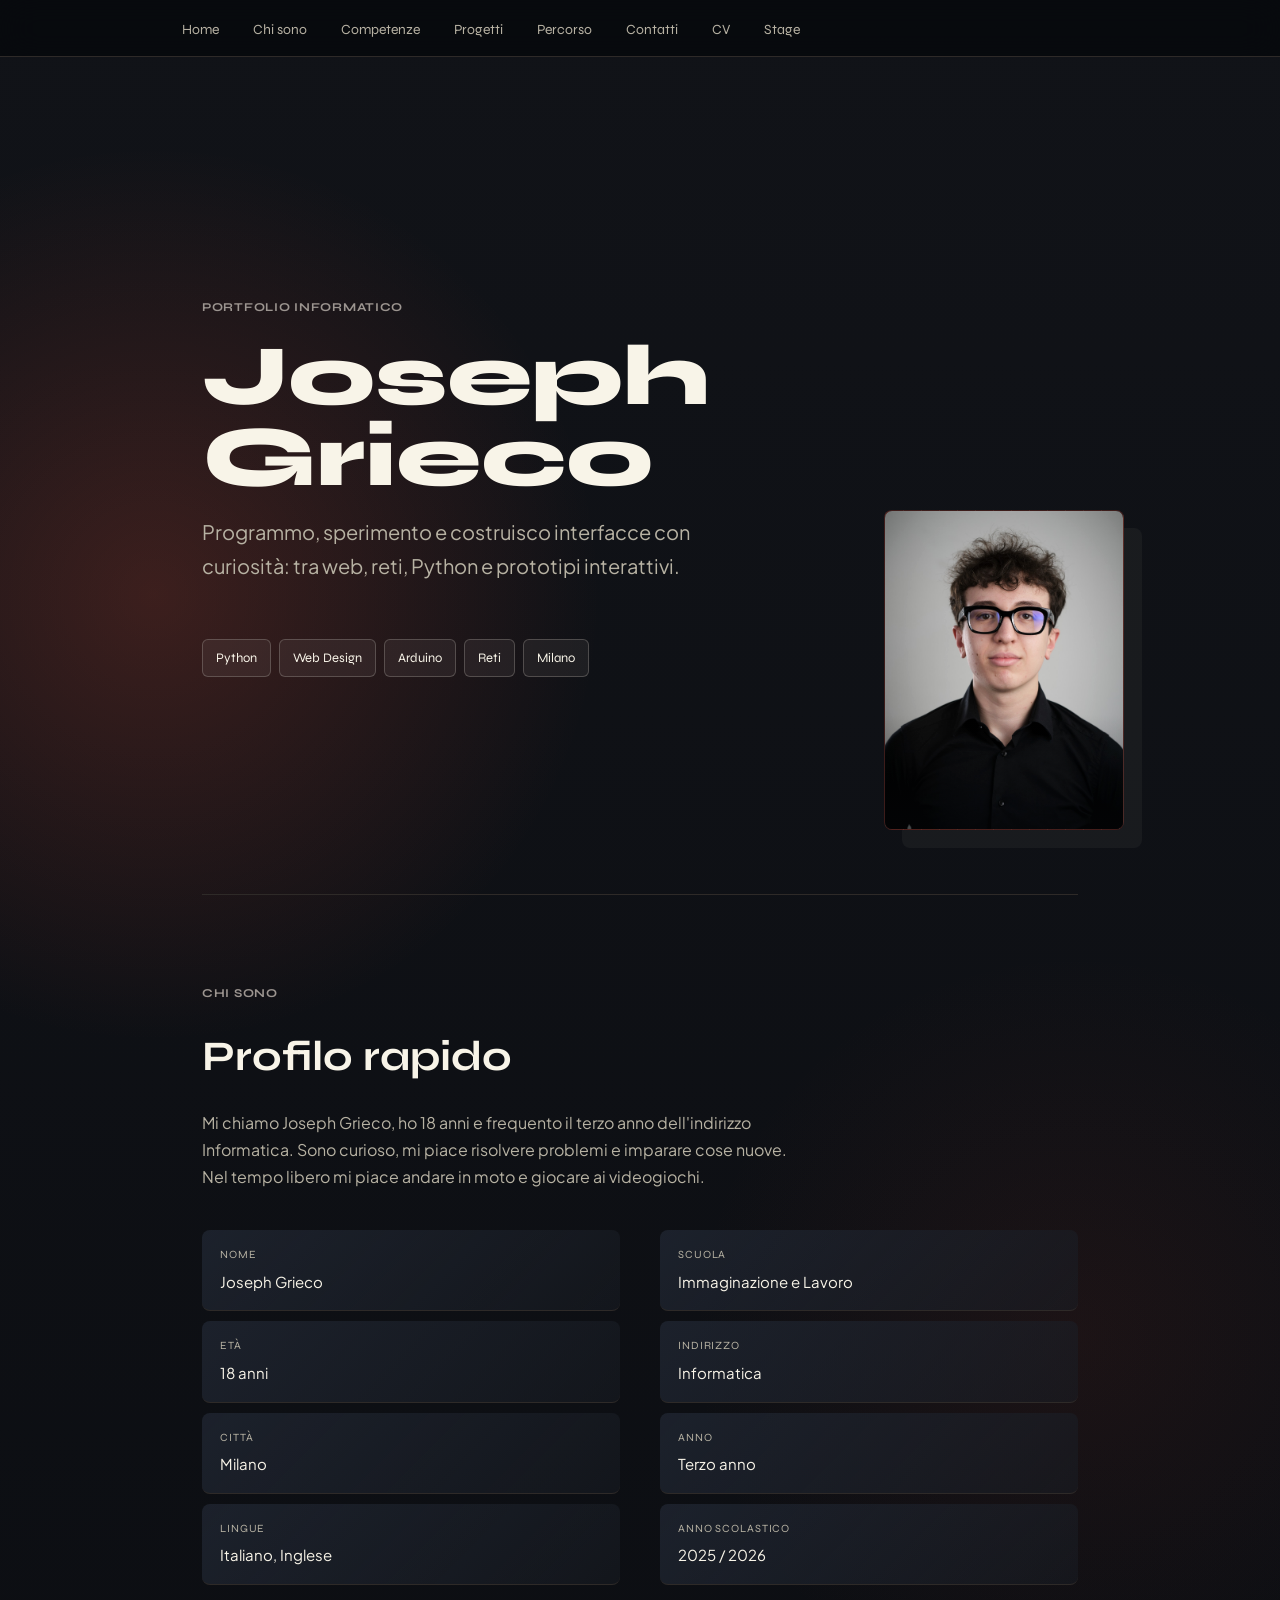
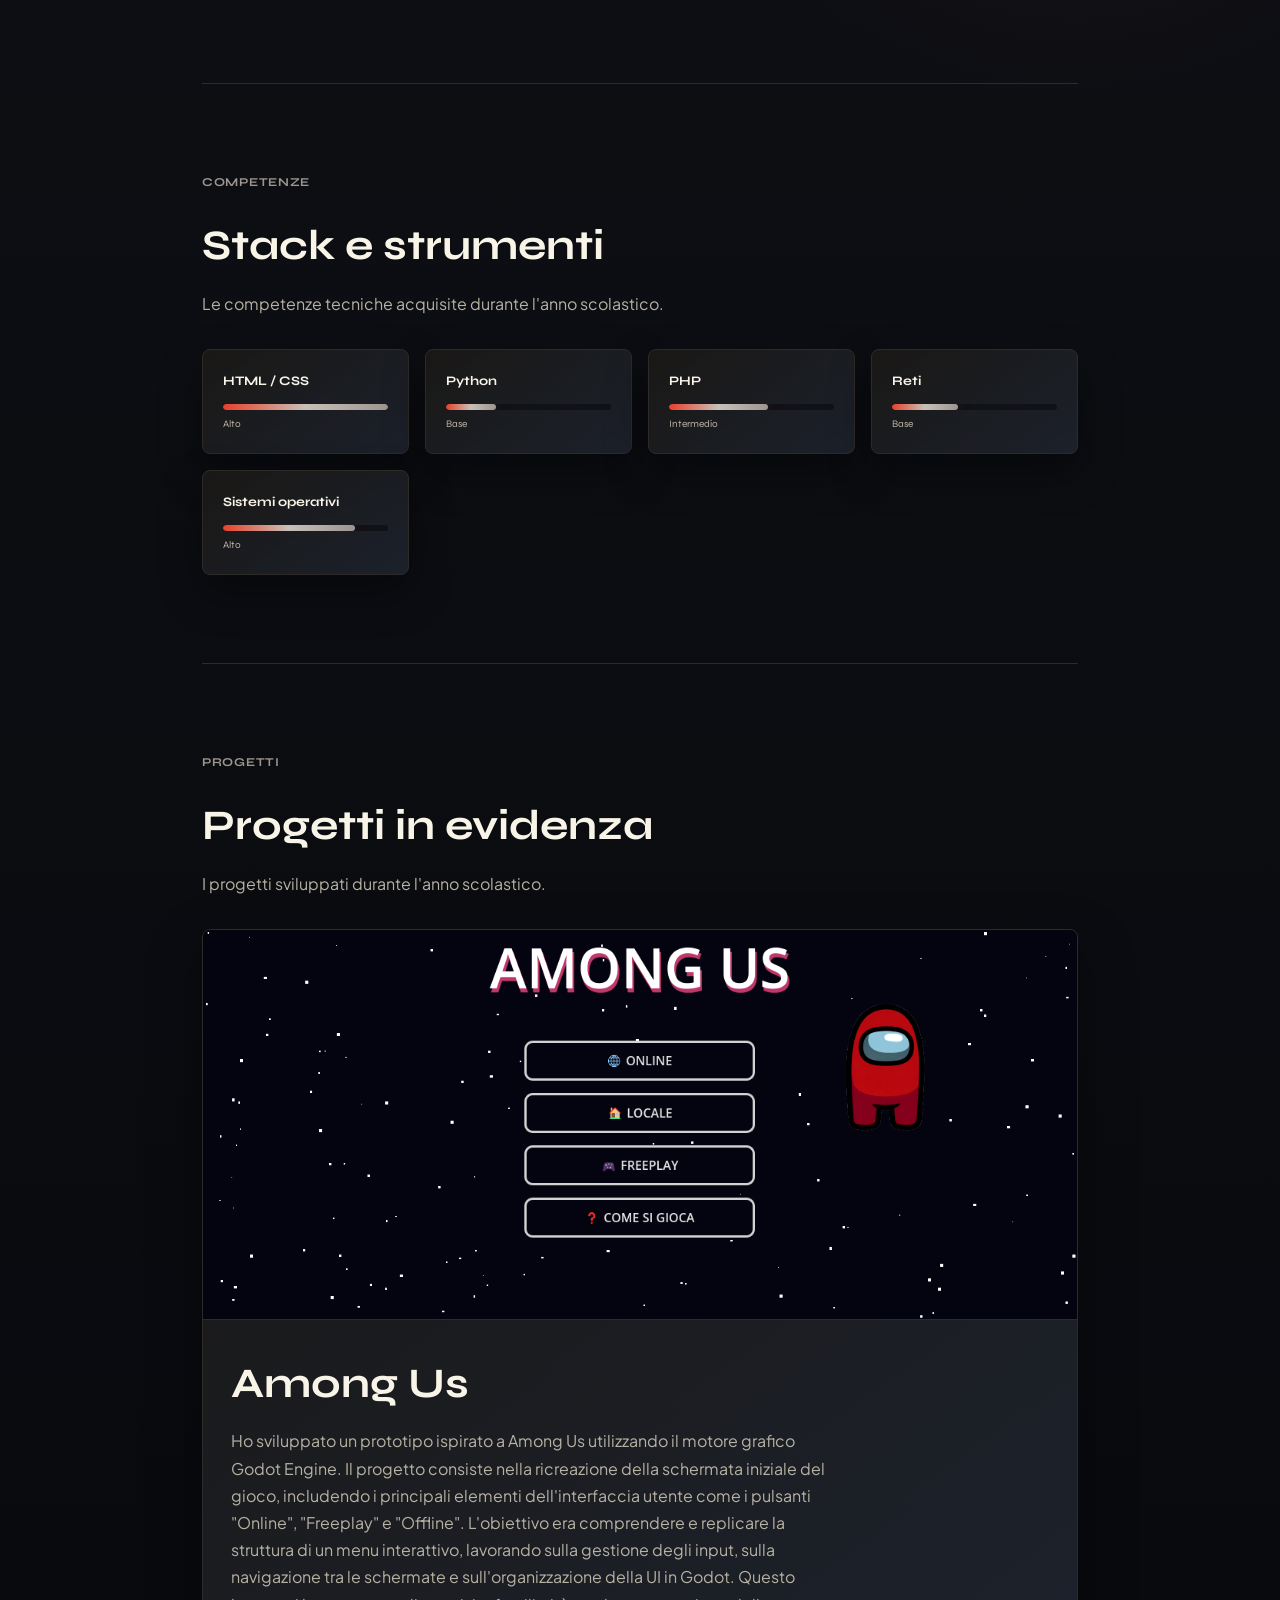
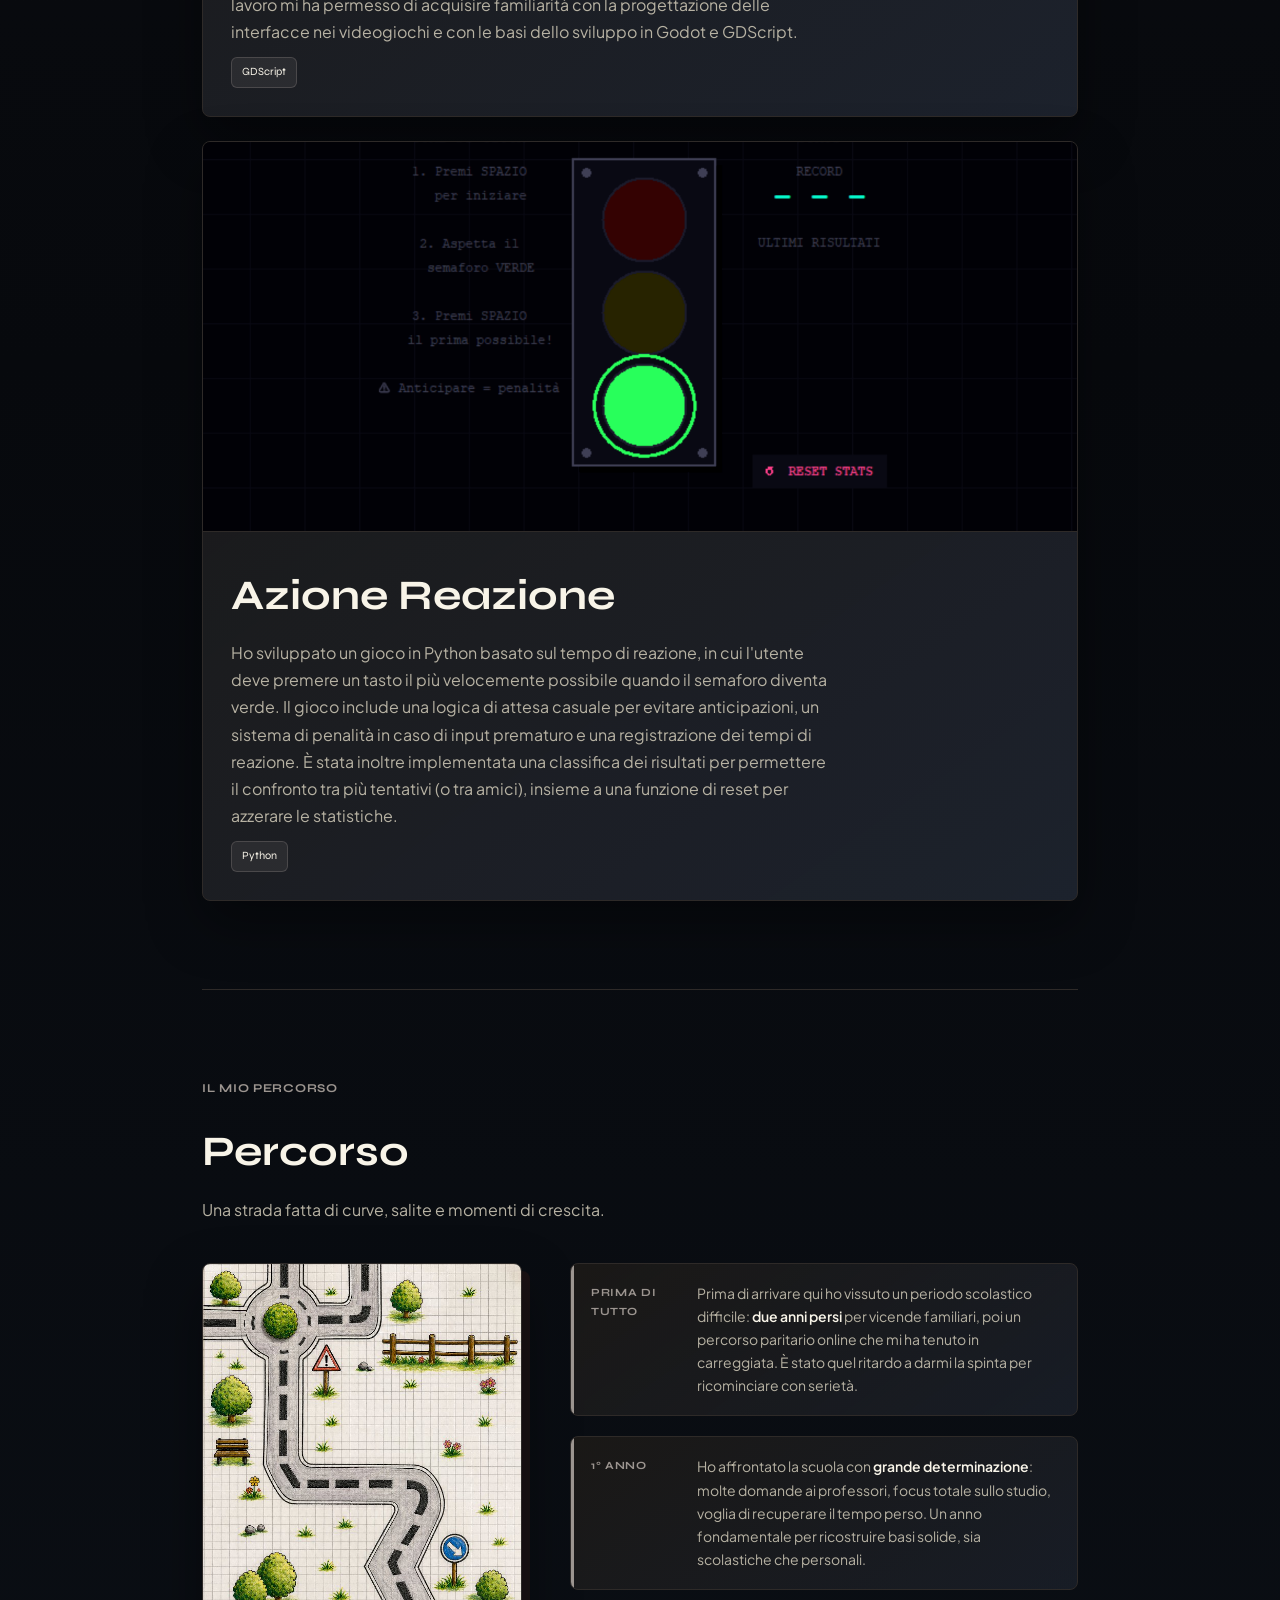
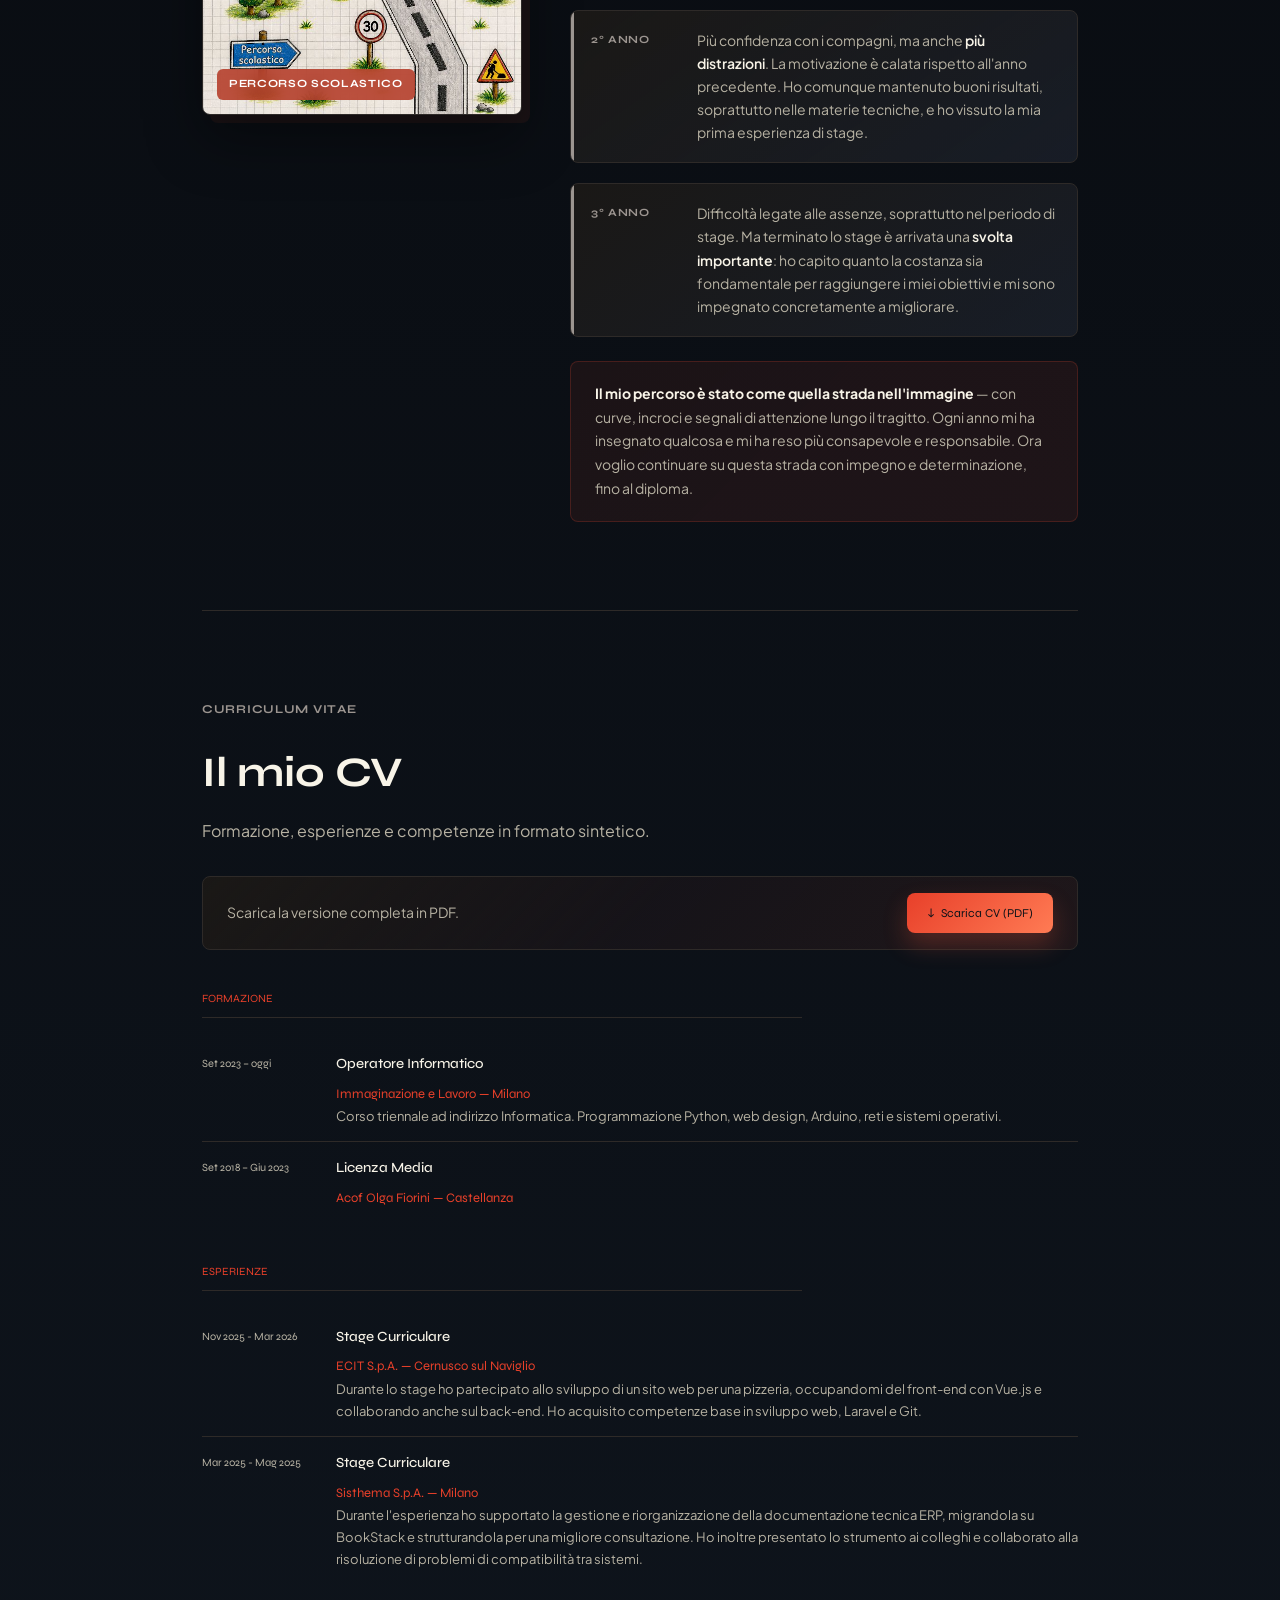
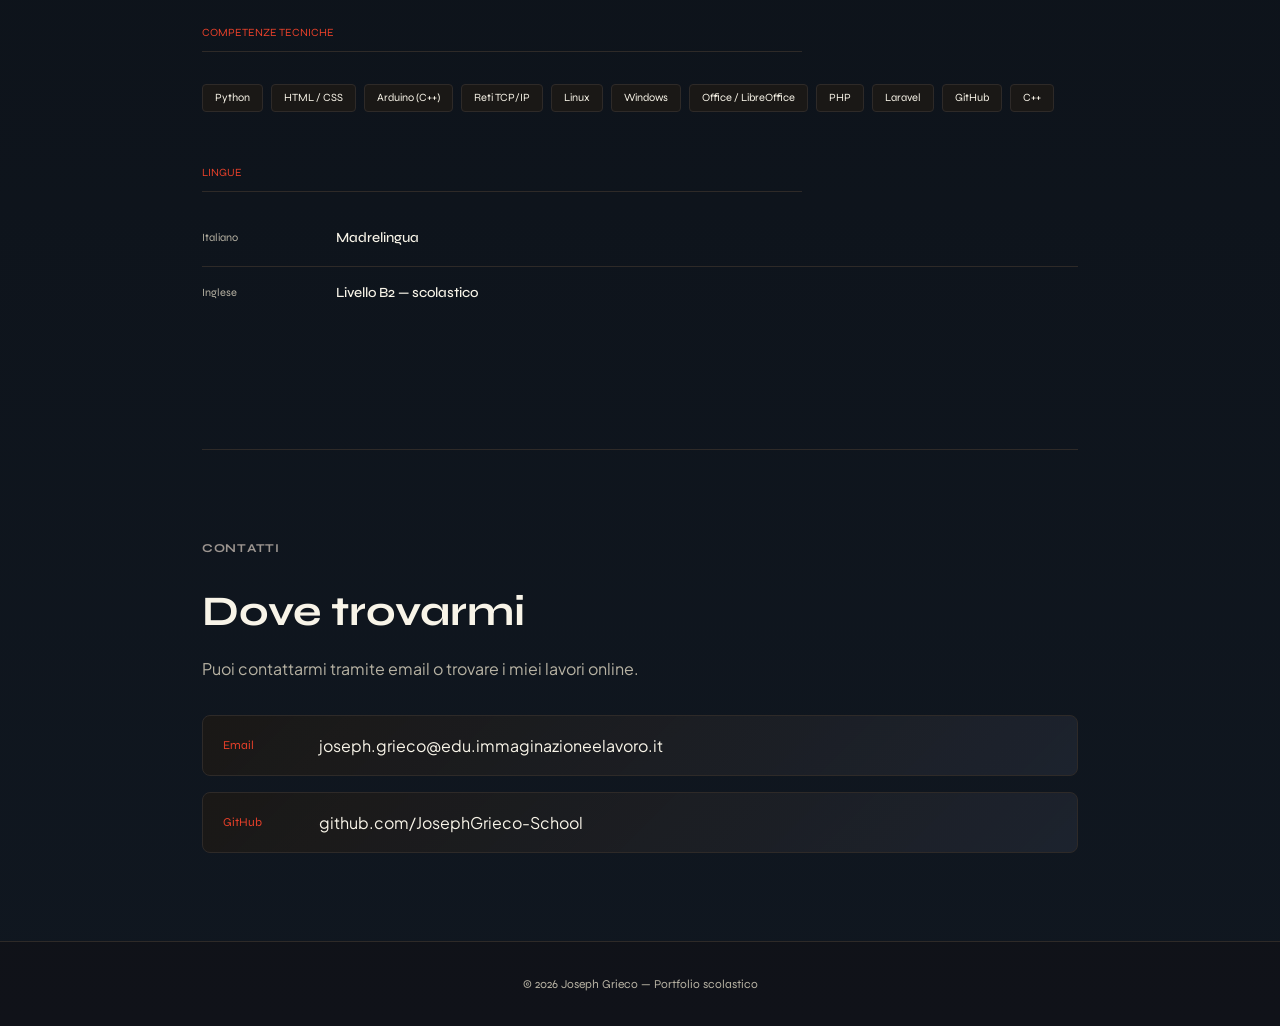
==== commit e1d1dc27: "sito aggiornato" ====
--- a/index.html
+++ b/index.html
@@ -4,12 +4,12 @@
   <meta charset="UTF-8" />
   <meta name="viewport" content="width=device-width, initial-scale=1.0"/>
 
-  <!-- ✏️ MODIFICA: cambia il titolo con il tuo nome -->
   <title>Joseph Grieco — Portfolio</title>
 
   <link rel="preconnect" href="https://fonts.googleapis.com">
   <link rel="preconnect" href="https://fonts.gstatic.com" crossorigin>
-  <link href="https://fonts.googleapis.com/css2?family=Outfit:wght@400;500;600;700&family=Space+Grotesk:wght@500;600;700&display=swap" rel="stylesheet">
+  <!-- Font aggiornati: Syne (titoli) + Plus Jakarta Sans (testo) -->
+  <link href="https://fonts.googleapis.com/css2?family=Syne:wght@600;700;800&family=Plus+Jakarta+Sans:wght@400;500;600;700&display=swap" rel="stylesheet">
   <link rel="stylesheet" href="style.css">
 </head>
 
@@ -18,7 +18,6 @@
   <!-- NAVIGAZIONE -->
   <nav>
     <ul>
-      <!-- ✏️ puoi cambiare le voci del menu -->
       <li><a href="#hero">Home</a></li>
       <li><a href="#chi-sono">Chi sono</a></li>
       <li><a href="#competenze">Competenze</a></li>
@@ -38,16 +37,13 @@
     <section id="hero">
       <p class="etichetta">Portfolio informatico</p>
 
-      <!-- ✏️ MODIFICA: il tuo nome e cognome -->
       <h1>Joseph Grieco</h1>
 
-      <!-- ✏️ MODIFICA: una frase breve su di te -->
       <p class="sottotitolo">
         Programmo, sperimento e costruisco interfacce con curiosità: tra web,
         reti, Python e prototipi interattivi.
       </p>
 
-      <!-- ✏️ MODIFICA: le parole chiave che ti descrivono -->
       <div class="tag-list">
         <span class="tag">Python</span>
         <span class="tag">Web Design</span>
@@ -68,7 +64,6 @@
       <p class="etichetta">Chi sono</p>
       <h2>Profilo rapido</h2>
 
-      <!-- ✏️ MODIFICA: scrivi qualcosa su di te -->
       <p style="margin-top: 16px;">
         Mi chiamo Joseph Grieco, ho 18 anni e frequento il terzo anno
         dell'indirizzo Informatica. Sono curioso,
@@ -78,7 +73,6 @@
 
       <div class="griglia-2col" style="margin-top: 40px;">
         <div>
-          <!-- ✏️ MODIFICA: le tue informazioni -->
           <div class="info-riga">
             <span>Nome</span>
             <span>Joseph Grieco</span>
@@ -127,7 +121,6 @@
         Le competenze tecniche acquisite durante l'anno scolastico.
       </p>
 
-      <!-- ✏️ MODIFICA: le tue competenze e il livello (da 0% a 100%) -->
       <div class="competenze-griglia">
 
         <div class="competenza-card">
@@ -169,8 +162,6 @@
           </div>
           <p class="livello-label">Alto</p>
         </div>
-
-        <!-- ✏️ aggiungi altre competenze copiando il blocco sopra -->
 
       </div>
     </section>
@@ -187,35 +178,27 @@
 
       <div class="progetti-lista">
 
-        <!-- PROGETTO 1 — ✏️ MODIFICA con il tuo progetto -->
         <div class="progetto-card">
           <div class="progetto-immagine">
-            <!-- ✏️ sostituisci questo placeholder con un'immagine del progetto:
-                 <img src="screenshot-progetto.jpg" alt="Nome progetto" style="width:100%;height:100%;object-fit:cover;">
-            -->
             <img src="./img/Among Us.png" alt="Among Us" style="width:100%;height:100%;object-fit:cover;">
           </div>
           <div class="progetto-corpo">
             <h2>Among Us</h2>
             <p style="margin-top: 8px;">
               Ho sviluppato un prototipo ispirato a Among Us utilizzando il motore grafico Godot Engine.
-
-Il progetto consiste nella ricreazione della schermata iniziale del gioco, includendo i principali elementi dell’interfaccia utente come i pulsanti “Online”, “Freeplay” e “Offline”.
-
-L’obiettivo era comprendere e replicare la struttura di un menu interattivo, lavorando sulla gestione degli input, sulla navigazione tra le schermate e sull’organizzazione della UI in Godot.
-
-Questo lavoro mi ha permesso di acquisire familiarità con la progettazione delle interfacce nei videogiochi e con le basi dello sviluppo in Godot e GDScript.
+              Il progetto consiste nella ricreazione della schermata iniziale del gioco, includendo i principali elementi
+              dell'interfaccia utente come i pulsanti "Online", "Freeplay" e "Offline".
+              L'obiettivo era comprendere e replicare la struttura di un menu interattivo, lavorando sulla gestione
+              degli input, sulla navigazione tra le schermate e sull'organizzazione della UI in Godot.
+              Questo lavoro mi ha permesso di acquisire familiarità con la progettazione delle interfacce
+              nei videogiochi e con le basi dello sviluppo in Godot e GDScript.
             </p>
             <div class="progetto-meta">
-              <!-- ✏️ aggiungi i linguaggi / strumenti usati -->
-              <span class="badge">GDScript  </span>
+              <span class="badge">GDScript</span>
             </div>
-            <!-- ✏️ se hai un link al progetto, inseriscilo qui -->
-            <!-- <a href="#" class="progetto-link">→ Vedi il progetto</a> -->
-          </div>
-        </div>
-
-        <!-- PROGETTO 2 — ✏️ MODIFICA con il tuo progetto -->
+          </div>
+        </div>
+
         <div class="progetto-card">
           <div class="progetto-immagine">
             <img src="./img/Semaforo.png" alt="Semaforo" style="width:100%;height:100%;object-fit:cover;">
@@ -223,13 +206,12 @@
           <div class="progetto-corpo">
             <h2>Azione Reazione</h2>
             <p style="margin-top: 8px;">
-              Ho sviluppato un gioco in Python basato sul tempo di reazione, in cui l’utente deve premere un tasto il più velocemente possibile quando il semaforo diventa verde.
-
-Il gioco include una logica di attesa casuale per evitare anticipazioni, un sistema di penalità in caso di input prematuro e una registrazione dei tempi di reazione.
-
-È stata inoltre implementata una classifica dei risultati per permettere il confronto tra più tentativi (o tra amici), insieme a una funzione di reset per azzerare le statistiche.
-
-Questo progetto mi ha permesso di lavorare sulla gestione degli eventi, sulla logica temporale e sulla creazione di un’interfaccia semplice ma interattiva.
+              Ho sviluppato un gioco in Python basato sul tempo di reazione, in cui l'utente deve premere
+              un tasto il più velocemente possibile quando il semaforo diventa verde.
+              Il gioco include una logica di attesa casuale per evitare anticipazioni, un sistema di penalità
+              in caso di input prematuro e una registrazione dei tempi di reazione.
+              È stata inoltre implementata una classifica dei risultati per permettere il confronto tra più
+              tentativi (o tra amici), insieme a una funzione di reset per azzerare le statistiche.
             </p>
             <div class="progetto-meta">
               <span class="badge">Python</span>
@@ -237,8 +219,78 @@
           </div>
         </div>
 
-        <!-- ✏️ copia un blocco qui sopra per aggiungere altri progetti -->
-
+      </div>
+    </section>
+
+    <!-- ==========================================
+         PERCORSO SCOLASTICO
+         ========================================== -->
+    <section id="percorso">
+      <p class="etichetta">Il mio percorso</p>
+      <h2>Percorso</h2>
+      <p style="margin-top: 8px;">
+        Una strada fatta di curve, salite e momenti di crescita.
+      </p>
+
+      <div class="percorso-wrapper">
+
+        <!-- Immagine illustrativa -->
+        <div class="percorso-immagine-contenitore">
+          <!-- ✏️ salva l'immagine come ./img/percorso.png -->
+          <img src="./img/percorso.png" alt="Illustrazione del percorso scolastico">
+        </div>
+
+        <!-- Descrizione per anni -->
+        <div class="percorso-testo">
+
+          <div class="percorso-anno">
+            <span class="percorso-anno-label">Prima di tutto</span>
+            <p class="percorso-anno-testo">
+              Prima di arrivare qui ho vissuto un periodo scolastico difficile: 
+              <strong>due anni persi</strong> per vicende familiari, poi un percorso paritario 
+              online che mi ha tenuto in carreggiata. È stato quel ritardo a darmi 
+              la spinta per ricominciare con serietà.
+            </p>
+          </div>
+
+          <div class="percorso-anno">
+            <span class="percorso-anno-label">1° anno</span>
+            <p class="percorso-anno-testo">
+              Ho affrontato la scuola con <strong>grande determinazione</strong>: molte domande 
+              ai professori, focus totale sullo studio, voglia di recuperare il tempo perso. 
+              Un anno fondamentale per ricostruire basi solide, sia scolastiche che personali.
+            </p>
+          </div>
+
+          <div class="percorso-anno">
+            <span class="percorso-anno-label">2° anno</span>
+            <p class="percorso-anno-testo">
+              Più confidenza con i compagni, ma anche <strong>più distrazioni</strong>. 
+              La motivazione è calata rispetto all'anno precedente. Ho comunque mantenuto 
+              buoni risultati, soprattutto nelle materie tecniche, e ho vissuto la 
+              mia prima esperienza di stage.
+            </p>
+          </div>
+
+          <div class="percorso-anno">
+            <span class="percorso-anno-label">3° anno</span>
+            <p class="percorso-anno-testo">
+              Difficoltà legate alle assenze, soprattutto nel periodo di stage. 
+              Ma terminato lo stage è arrivata una <strong>svolta importante</strong>: 
+              ho capito quanto la costanza sia fondamentale per raggiungere i miei obiettivi 
+              e mi sono impegnato concretamente a migliorare.
+            </p>
+          </div>
+
+          <p class="percorso-conclusione">
+            <strong>Il mio percorso è stato come quella strada nell'immagine</strong> — 
+            con curve, incroci e segnali di attenzione lungo il tragitto. Ogni anno mi 
+            ha insegnato qualcosa e mi ha reso più consapevole e responsabile. 
+            Ora voglio continuare su questa strada con impegno e determinazione, 
+            fino al diploma.
+          </p>
+
+        </div>
       </div>
     </section>
 
@@ -252,10 +304,8 @@
         Formazione, esperienze e competenze in formato sintetico.
       </p>
 
-      <!-- BOTTONE DOWNLOAD PDF -->
       <div class="cv-download-bar">
         <p>Scarica la versione completa in PDF.</p>
-        <!-- ✏️ MODIFICA: sostituisci "cv.pdf" con il nome del tuo file PDF -->
         <a href="./doc/JosephGriecoCV.pdf" download="JosephGrieco_CV.pdf" target="_blank" class="btn-scarica">
           ↓ &nbsp;Scarica CV (PDF)
         </a>
@@ -265,7 +315,6 @@
       <div class="cv-blocco">
         <p class="cv-blocco-titolo">Formazione</p>
 
-        <!-- ✏️ MODIFICA: il tuo percorso scolastico -->
         <div class="cv-riga">
           <span class="cv-periodo">Set 2023 – oggi</span>
           <div class="cv-contenuto">
@@ -277,28 +326,23 @@
         </div>
 
         <div class="cv-riga">
-          <span class="cv-periodo">Set 2018 – Giu 2023 </span>
+          <span class="cv-periodo">Set 2018 – Giu 2023</span>
           <div class="cv-contenuto">
             <h3>Licenza Media</h3>
-            <!-- ✏️ MODIFICA: la tua scuola media -->
             <span class="cv-luogo">Acof Olga Fiorini — Castellanza</span>
-            
-          </div>
-        </div>
-
-        <!-- ✏️ aggiungi altri blocchi copiando una cv-riga -->
+          </div>
+        </div>
+
       </div>
 
       <!-- ESPERIENZE -->
       <div class="cv-blocco">
         <p class="cv-blocco-titolo">Esperienze</p>
 
-        <!-- ✏️ MODIFICA: aggiungi stage, lavori, volontariato, ecc. -->
         <div class="cv-riga">
           <span class="cv-periodo">Nov 2025 - Mar 2026</span>
           <div class="cv-contenuto">
             <h3>Stage Curriculare</h3>
-            <!-- ✏️ MODIFICA: azienda o contesto -->
             <span class="cv-luogo">ECIT S.p.A. — Cernusco sul Naviglio</span>
             <p>Durante lo stage ho partecipato allo sviluppo di un sito web per una pizzeria, occupandomi del front-end con Vue.js e collaborando anche sul back-end. Ho acquisito competenze base in sviluppo web, Laravel e Git.</p>
           </div>
@@ -308,20 +352,16 @@
           <span class="cv-periodo">Mar 2025 - Mag 2025</span>
           <div class="cv-contenuto">
             <h3>Stage Curriculare</h3>
-            <!-- ✏️ MODIFICA: azienda o contesto -->
             <span class="cv-luogo">Sisthema S.p.A. — Milano</span>
-            <p>Durante l’esperienza ho supportato la gestione e riorganizzazione della documentazione tecnica ERP, migrandola su BookStack e strutturandola per una migliore consultazione. Ho inoltre presentato lo strumento ai colleghi e collaborato alla risoluzione di problemi di compatibilità tra sistemi.</p>
-          </div>
-        </div>
-
-        <!-- ✏️ se non hai esperienze lavorative ancora, puoi rimuovere
-             questa sezione o usarla per progetti extrascolastici -->
+            <p>Durante l'esperienza ho supportato la gestione e riorganizzazione della documentazione tecnica ERP, migrandola su BookStack e strutturandola per una migliore consultazione. Ho inoltre presentato lo strumento ai colleghi e collaborato alla risoluzione di problemi di compatibilità tra sistemi.</p>
+          </div>
+        </div>
+
       </div>
 
       <!-- COMPETENZE TECNICHE -->
       <div class="cv-blocco">
         <p class="cv-blocco-titolo">Competenze tecniche</p>
-        <!-- ✏️ MODIFICA: le tue competenze -->
         <div class="cv-skill-lista">
           <span class="cv-skill">Python</span>
           <span class="cv-skill">HTML / CSS</span>
@@ -351,7 +391,6 @@
         <div class="cv-riga">
           <span class="cv-periodo">Inglese</span>
           <div class="cv-contenuto">
-            <!-- ✏️ MODIFICA: il tuo livello -->
             <h3>Livello B2 — scolastico</h3>
           </div>
         </div>
@@ -371,32 +410,24 @@
 
       <div class="contatti-lista">
 
-        <!-- ✏️ MODIFICA: la tua email -->
-        <a href="/cdn-cgi/l/email-protection#3b4f4e5a7b5e565a525715524f" class="contatto-riga">
+        <a href="mailto:joseph.grieco@edu.immaginazioneelavoro.it" class="contatto-riga">
           <span class="contatto-icona">Email</span>
-          <span><span class="__cf_email__" data-cfemail="5d29283c1d38303c3431733429">joseph.grieco@edu.immaginazioneelavoro.it</span></span>
+          <span>joseph.grieco@edu.immaginazioneelavoro.it</span>
         </a>
 
-        <!-- ✏️ MODIFICA: il tuo profilo GitHub (se ce l'hai) -->
         <a href="https://github.com/JosephGrieco-School" class="contatto-riga" target="_blank">
           <span class="contatto-icona">GitHub</span>
           <span>github.com/JosephGrieco-School</span>
         </a>
 
-        <!-- ✏️ aggiungi altri link (LinkedIn, ecc.) copiando il blocco sopra
-             oppure cancella quelli che non usi -->
-
-      </div>
-    </section>
-
-    
+      </div>
+    </section>
 
   </main>
 
-    <footer>
-    <!-- ✏️ MODIFICA: il tuo nome -->
+  <footer>
     © 2026 Joseph Grieco — Portfolio scolastico
   </footer>
 
 </body>
-</html>
+</html>
--- a/style.css
+++ b/style.css
@@ -7,16 +7,16 @@
   --colore-sfondo-2:   #07090d;
   --colore-testo:      #f8f4e8;
   --colore-testo-muto: #b7b2a3;
-  --colore-accento:    #ff5a3d;
-  --colore-accento-2:  #42e8c5;
-  --colore-accento-3:  #ffd166;
-  --colore-bordo:      #30343d;
-  --colore-card:       #191d24;
-  --colore-card-2:     #202632;
+  --colore-accento:    #e8402a;   /* rosso principale */
+  --colore-accento-2:  #9c9590;   /* grigio caldo — etichette, hover */
+  --colore-accento-3:  #c8c0b8;   /* grigio chiaro — badge, dettagli */
+  --colore-bordo:      #2e2a28;
+  --colore-card:       #1a1816;
+  --colore-card-2:     #222020;
   --colore-ombra:      rgba(0, 0, 0, 0.38);
 
-  --font-titoli: 'Space Grotesk', sans-serif;
-  --font-testo:  'Outfit', sans-serif;
+  --font-titoli: 'Syne', sans-serif;
+  --font-testo:  'Plus Jakarta Sans', sans-serif;
 
   --larghezza-max: 940px;
   --raggio:        8px;
@@ -38,7 +38,7 @@
 body {
   background:
     radial-gradient(circle at 12% 8%, rgba(255, 90, 61, 0.19), transparent 28rem),
-    radial-gradient(circle at 84% 18%, rgba(66, 232, 197, 0.13), transparent 24rem),
+    radial-gradient(circle at 84% 18%, rgba(180, 60, 40, 0.09), transparent 24rem),
     linear-gradient(180deg, var(--colore-sfondo), var(--colore-sfondo-2) 48%, #101720);
   color: var(--colore-testo);
   font-family: var(--font-testo);
@@ -89,8 +89,8 @@
 
 nav a:hover,
 nav a.attivo {
-  color: var(--colore-sfondo-2);
-  background: var(--colore-accento-2);
+  color: #fff;
+  background: var(--colore-accento);
 }
 
 /* =============================================
@@ -117,17 +117,17 @@
 .etichetta {
   font-family: var(--font-titoli);
   font-size: 12px;
-  letter-spacing: 0;
+  letter-spacing: 0.06em;
   text-transform: uppercase;
   color: var(--colore-accento-2);
   margin-bottom: 18px;
-  font-weight: 500;
+  font-weight: 700;
 }
 
 h1 {
   font-family: var(--font-titoli);
   font-size: clamp(42px, 9vw, 86px);
-  font-weight: 700;
+  font-weight: 800;
   line-height: 0.95;
   margin-bottom: 16px;
   color: var(--colore-testo);
@@ -186,12 +186,12 @@
   bottom: 64px;
   width: min(30vw, 240px);
   aspect-ratio: 3 / 4;
-  border: 1px solid rgba(66, 232, 197, 0.28);
+  border: 1px solid rgba(180, 60, 40, 0.28);
   border-radius: 8px;
   background:
     linear-gradient(135deg, rgba(255, 90, 61, 0.12), transparent 54%),
     repeating-linear-gradient(90deg, rgba(248, 244, 232, 0.08) 0 1px, transparent 1px 18px);
-  box-shadow: 18px 18px 0 rgba(255, 209, 102, 0.08);
+  box-shadow: 18px 18px 0 rgba(155, 149, 144, 0.07);
   overflow: hidden;
   z-index: 0;
 }
@@ -231,10 +231,10 @@
   font-family: var(--font-titoli);
   font-size: 13px;
   padding: 7px 13px;
-  border: 1px solid rgba(66, 232, 197, 0.34);
+  border: 1px solid rgba(155, 149, 144, 0.38);
   border-radius: 6px;
   color: var(--colore-testo);
-  background: rgba(66, 232, 197, 0.08);
+  background: rgba(155, 149, 144, 0.10);
 }
 
 /* =============================================
@@ -292,7 +292,7 @@
 
 .competenza-card:hover {
   transform: translateY(-3px);
-  border-color: rgba(66, 232, 197, 0.58);
+  border-color: rgba(155, 149, 144, 0.45);
   background: linear-gradient(145deg, var(--colore-card-2), rgba(25, 29, 36, 0.92));
 }
 
@@ -313,7 +313,7 @@
   height: 100%;
   background: linear-gradient(90deg, var(--colore-accento), var(--colore-accento-3), var(--colore-accento-2));
   border-radius: 4px;
-  box-shadow: 0 0 18px rgba(66, 232, 197, 0.34);
+  box-shadow: 0 0 18px rgba(180, 60, 40, 0.28);
 }
 
 .livello-label {
@@ -358,8 +358,7 @@
   font-size: 12px;
   color: var(--colore-testo-muto);
   border-bottom: 1px solid var(--colore-bordo);
-  /* ✏️ puoi sostituire il colore di sfondo con un'immagine:
-     background: url('immagine-progetto.jpg') center/cover; */
+  overflow: hidden;
 }
 
 .progetto-immagine img {
@@ -388,8 +387,8 @@
   font-size: 11px;
   padding: 5px 10px;
   border-radius: 6px;
-  background: rgba(255, 209, 102, 0.12);
-  border: 1px solid rgba(255, 209, 102, 0.28);
+  background: rgba(155, 149, 144, 0.12);
+  border: 1px solid rgba(155, 149, 144, 0.28);
   color: var(--colore-testo);
 }
 
@@ -407,7 +406,136 @@
 }
 
 /* =============================================
-   SEZIONE PERCORSO — timeline
+   SEZIONE PERCORSO SCOLASTICO
+   ============================================= */
+.percorso-wrapper {
+  margin-top: 40px;
+  display: grid;
+  grid-template-columns: 320px 1fr;
+  gap: 48px;
+  align-items: start;
+}
+
+.percorso-immagine-contenitore {
+  position: relative;
+  border-radius: var(--raggio);
+  overflow: hidden;
+  border: 1px solid var(--colore-bordo);
+  box-shadow:
+    0 24px 56px var(--colore-ombra),
+    8px 8px 0 rgba(180, 60, 40, 0.10);
+  transition: transform 0.3s, box-shadow 0.3s;
+}
+
+.percorso-immagine-contenitore:hover {
+  transform: translateY(-4px);
+  box-shadow:
+    0 32px 64px var(--colore-ombra),
+    10px 10px 0 rgba(180, 60, 40, 0.18);
+}
+
+.percorso-immagine-contenitore img {
+  width: 100%;
+  display: block;
+  filter: saturate(0.95) contrast(1.04);
+}
+
+/* Badge decorativo sull'immagine */
+.percorso-immagine-contenitore::before {
+  content: 'Percorso scolastico';
+  position: absolute;
+  bottom: 14px;
+  left: 14px;
+  font-family: var(--font-titoli);
+  font-size: 11px;
+  font-weight: 700;
+  text-transform: uppercase;
+  letter-spacing: 0.06em;
+  color: #fff;
+  background: rgba(180, 60, 40, 0.88);
+  backdrop-filter: blur(8px);
+  padding: 6px 12px;
+  border-radius: 6px;
+  z-index: 2;
+}
+
+.percorso-testo {
+  display: flex;
+  flex-direction: column;
+  gap: 20px;
+}
+
+/* Card anni del percorso */
+.percorso-anno {
+  display: grid;
+  grid-template-columns: 90px 1fr;
+  gap: 16px;
+  padding: 18px 20px;
+  border: 1px solid var(--colore-bordo);
+  border-radius: var(--raggio);
+  background: linear-gradient(145deg, var(--colore-card), rgba(32, 38, 50, 0.6));
+  transition: border-color 0.2s, transform 0.2s;
+  position: relative;
+  overflow: hidden;
+}
+
+.percorso-anno::before {
+  content: '';
+  position: absolute;
+  left: 0;
+  top: 0;
+  bottom: 0;
+  width: 3px;
+  background: var(--colore-accento-2);
+  border-radius: 3px 0 0 3px;
+}
+
+.percorso-anno:hover {
+  border-color: rgba(155, 149, 144, 0.45);
+  transform: translateX(4px);
+}
+
+.percorso-anno-label {
+  font-family: var(--font-titoli);
+  font-size: 11px;
+  font-weight: 700;
+  text-transform: uppercase;
+  letter-spacing: 0.06em;
+  color: var(--colore-accento-2);
+  padding-top: 2px;
+}
+
+.percorso-anno-testo {
+  font-size: 14px;
+  color: var(--colore-testo-muto);
+  line-height: 1.65;
+  max-width: none;
+}
+
+.percorso-anno-testo strong {
+  color: var(--colore-testo);
+  font-weight: 600;
+}
+
+/* Riga conclusiva */
+.percorso-conclusione {
+  margin-top: 4px;
+  padding: 20px 24px;
+  background: linear-gradient(135deg, rgba(180, 60, 40, 0.10), rgba(255, 90, 61, 0.08));
+  border: 1px solid rgba(180, 60, 40, 0.28);
+  border-radius: var(--raggio);
+  font-size: 14px;
+  color: var(--colore-testo-muto);
+  line-height: 1.7;
+  max-width: none;
+}
+
+.percorso-conclusione strong {
+  color: var(--colore-testo);
+}
+
+/* =============================================
+   SEZIONE CV — timeline
    ============================================= */
 .timeline {
   margin-top: 32px;
@@ -505,7 +633,7 @@
   display: flex;
   align-items: center;
   justify-content: space-between;
-  background: linear-gradient(135deg, var(--colore-card), rgba(66, 232, 197, 0.08), rgba(255, 90, 61, 0.08));
+  background: linear-gradient(135deg, var(--colore-card), rgba(180, 60, 40, 0.06), rgba(255, 90, 61, 0.08));
   border: 1px solid var(--colore-bordo);
   border-radius: var(--raggio);
   padding: 16px 24px;
@@ -657,7 +785,7 @@
 }
 
 .scheda-header {
-  background: linear-gradient(135deg, var(--colore-card-2), rgba(66, 232, 197, 0.08), rgba(255, 90, 61, 0.08));
+  background: linear-gradient(135deg, var(--colore-card-2), rgba(180, 60, 40, 0.06), rgba(255, 90, 61, 0.08));
   border-bottom: 1px solid var(--colore-bordo);
   padding: 20px 24px;
   display: flex;
@@ -762,7 +890,7 @@
 }
 
 .relazione-paragrafo {
-  border-left: 3px solid rgba(66, 232, 197, 0.5);
+  border-left: 3px solid rgba(155, 149, 144, 0.45);
   padding: 18px 20px;
   background: rgba(34, 34, 45, 0.42);
   border-radius: 0 var(--raggio) var(--raggio) 0;
@@ -780,7 +908,6 @@
 .relazione-paragrafo p {
   font-size: 15px;
   line-height: 1.75;
-  /* ✏️ il testo della relazione va qui */
 }
 
 /* =============================================
@@ -810,19 +937,21 @@
     bottom: auto;
     width: min(100%, 300px);
     margin-top: 34px;
-    box-shadow: 12px 12px 0 rgba(255, 209, 102, 0.08);
+    box-shadow: 12px 12px 0 rgba(155, 149, 144, 0.07);
   }
   .progetto-immagine { height: 260px; }
 
   /* index */
-  .griglia-2col      { grid-template-columns: 1fr; }
-  .timeline-item     { grid-template-columns: 70px 1fr; }
-  .cv-riga           { grid-template-columns: 1fr; gap: 4px; }
-  .cv-periodo        { padding-top: 0; }
-  .cv-download-bar   { flex-direction: column; align-items: flex-start; }
+  .griglia-2col        { grid-template-columns: 1fr; }
+  .percorso-wrapper    { grid-template-columns: 1fr; }
+  .timeline-item       { grid-template-columns: 70px 1fr; }
+  .cv-riga             { grid-template-columns: 1fr; gap: 4px; }
+  .cv-periodo          { padding-top: 0; }
+  .cv-download-bar     { flex-direction: column; align-items: flex-start; }
 
   /* stage */
-  .scheda-riga       { grid-template-columns: 1fr; }
-  .scheda-label      { border-right: none; border-bottom: 1px solid var(--colore-bordo); }
-  .scheda-header     { flex-direction: column; gap: 8px; }
-}
+  .scheda-riga         { grid-template-columns: 1fr; }
+  .scheda-label        { border-right: none; border-bottom: 1px solid var(--colore-bordo); }
+  .scheda-header       { flex-direction: column; gap: 8px; }
+  .percorso-anno       { grid-template-columns: 1fr; }
+}
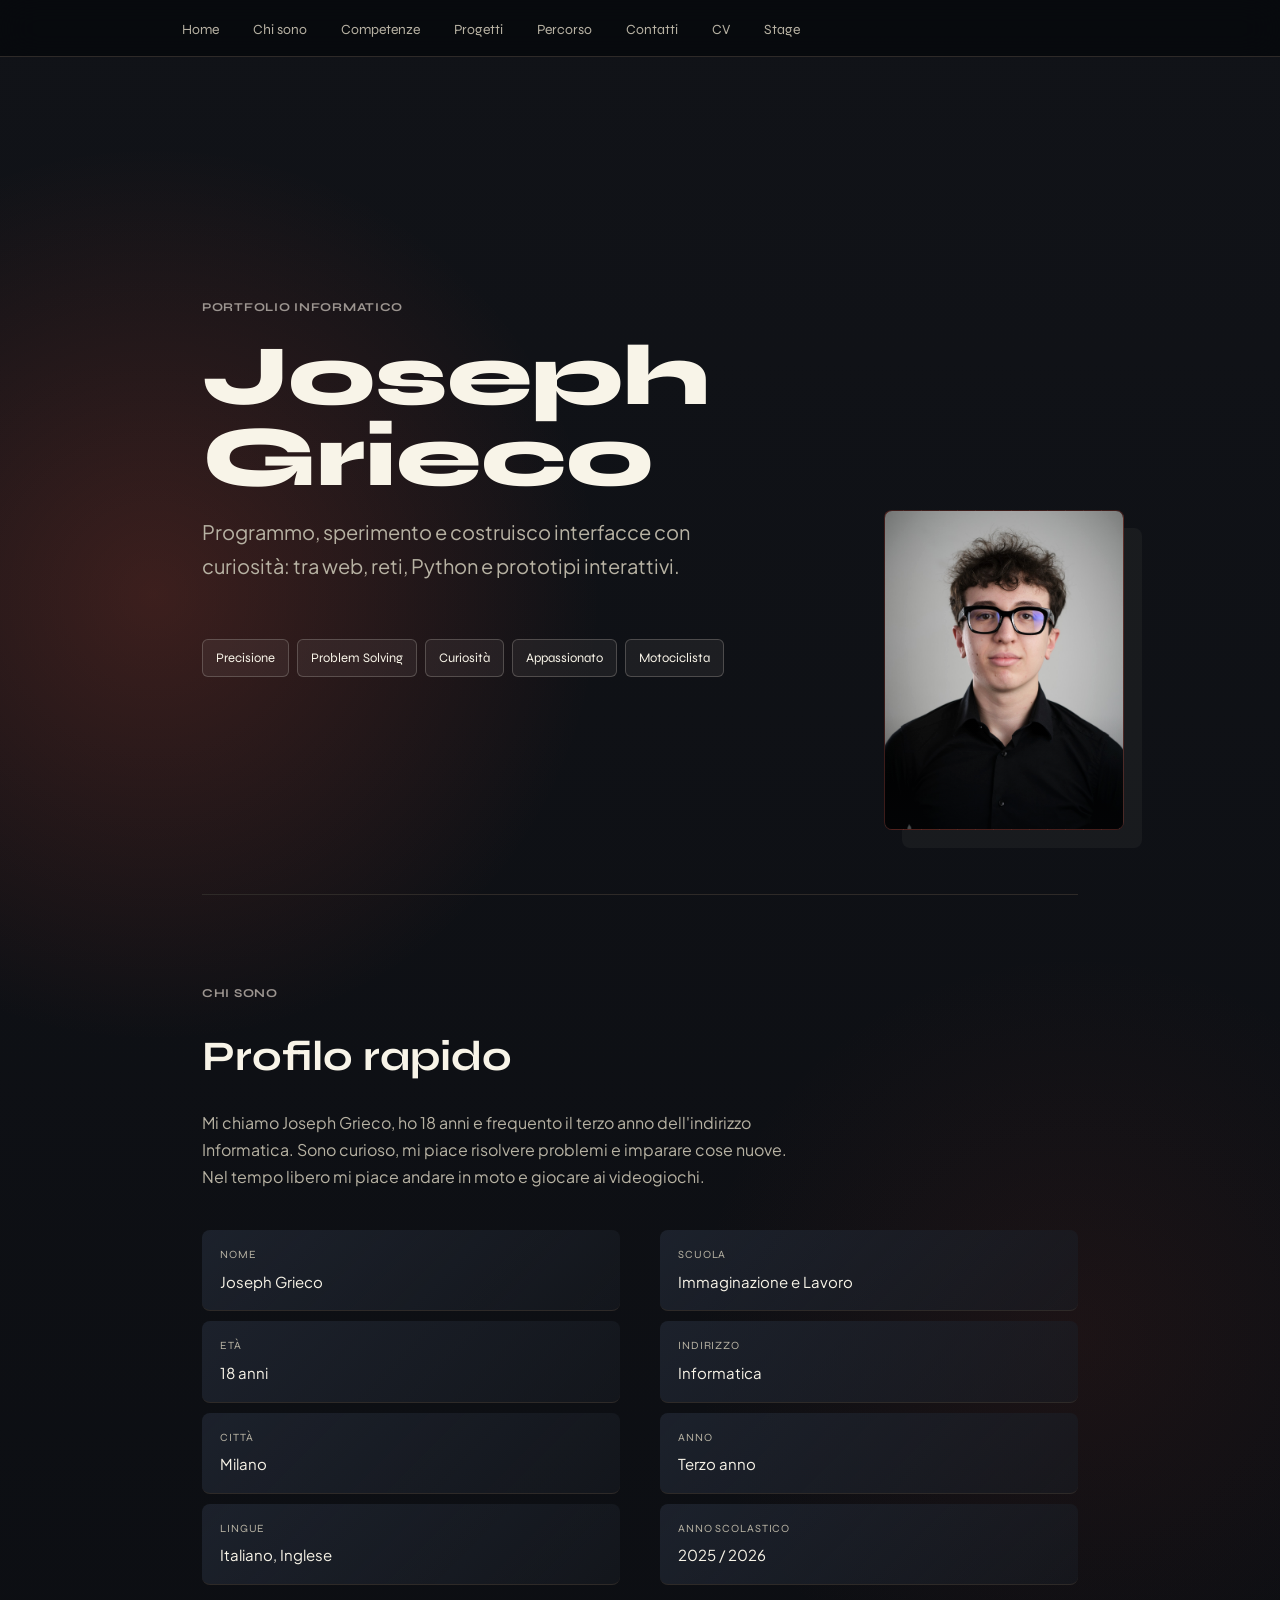
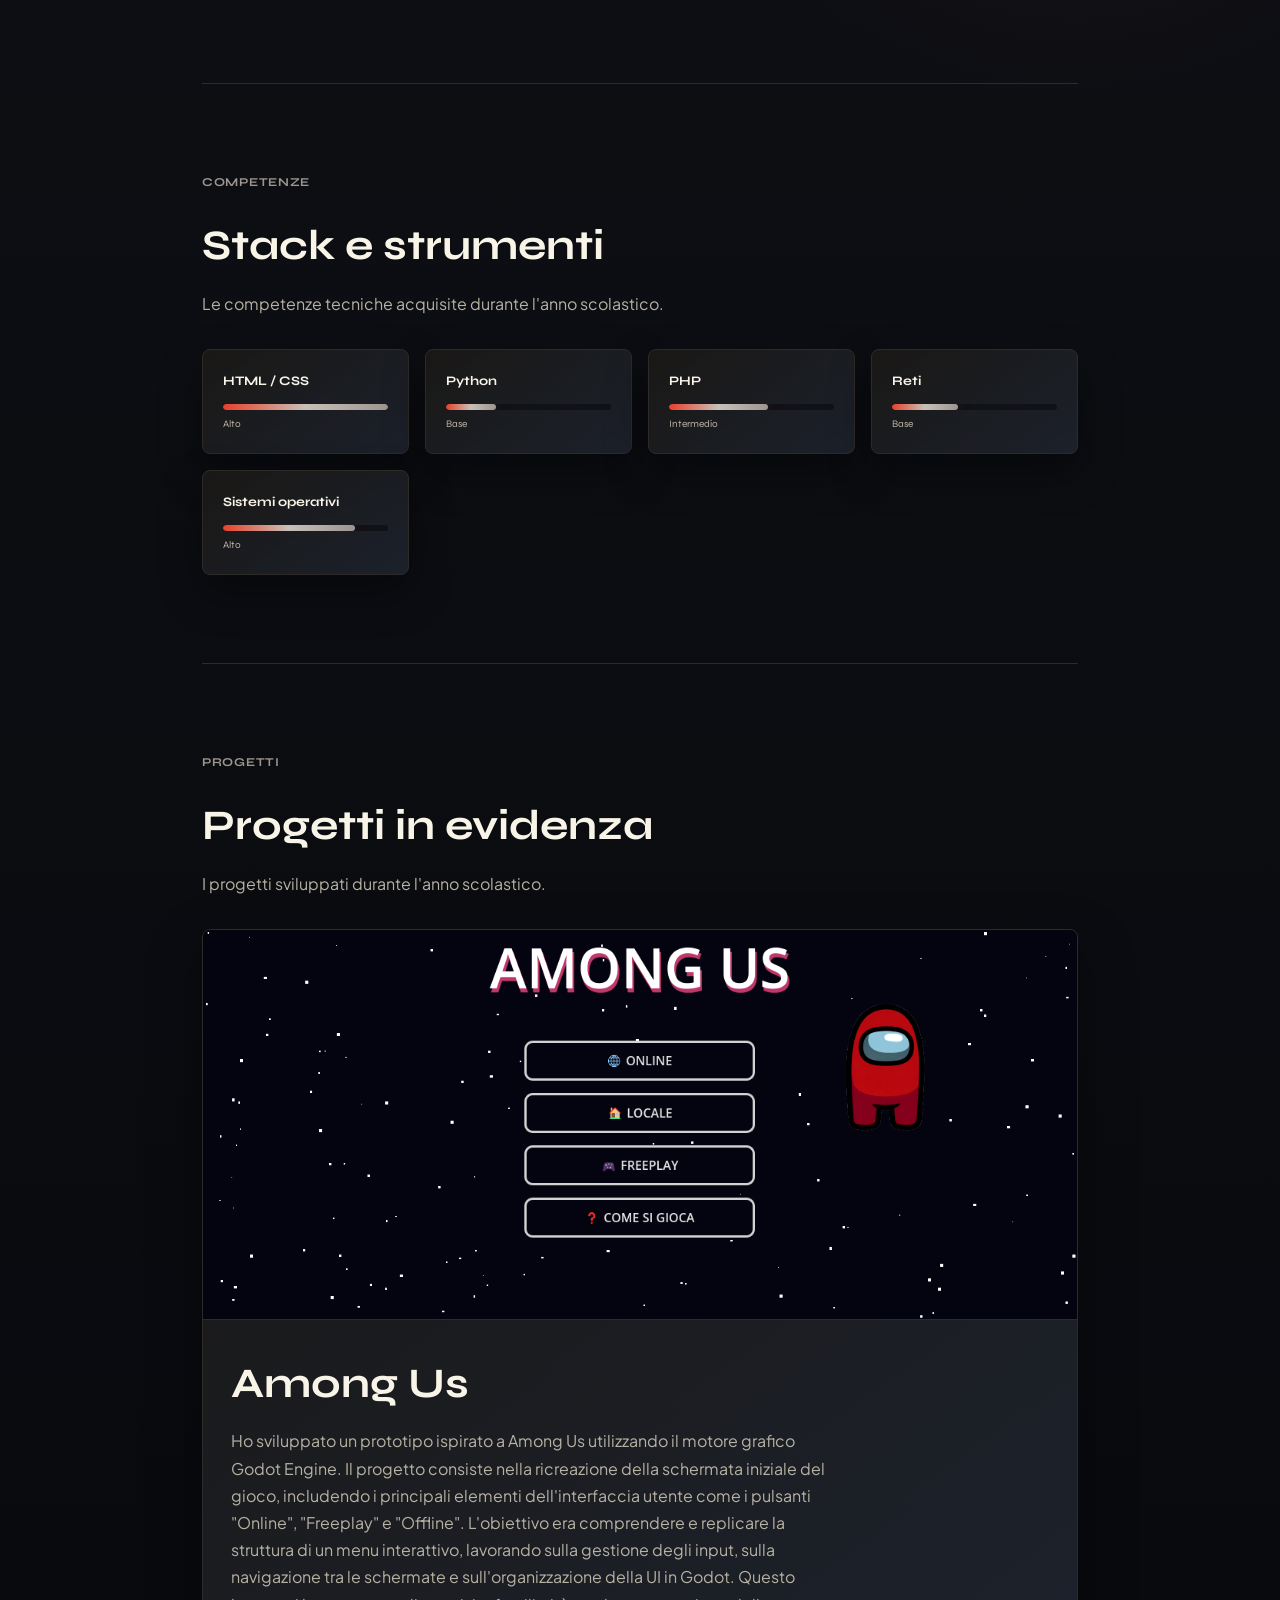
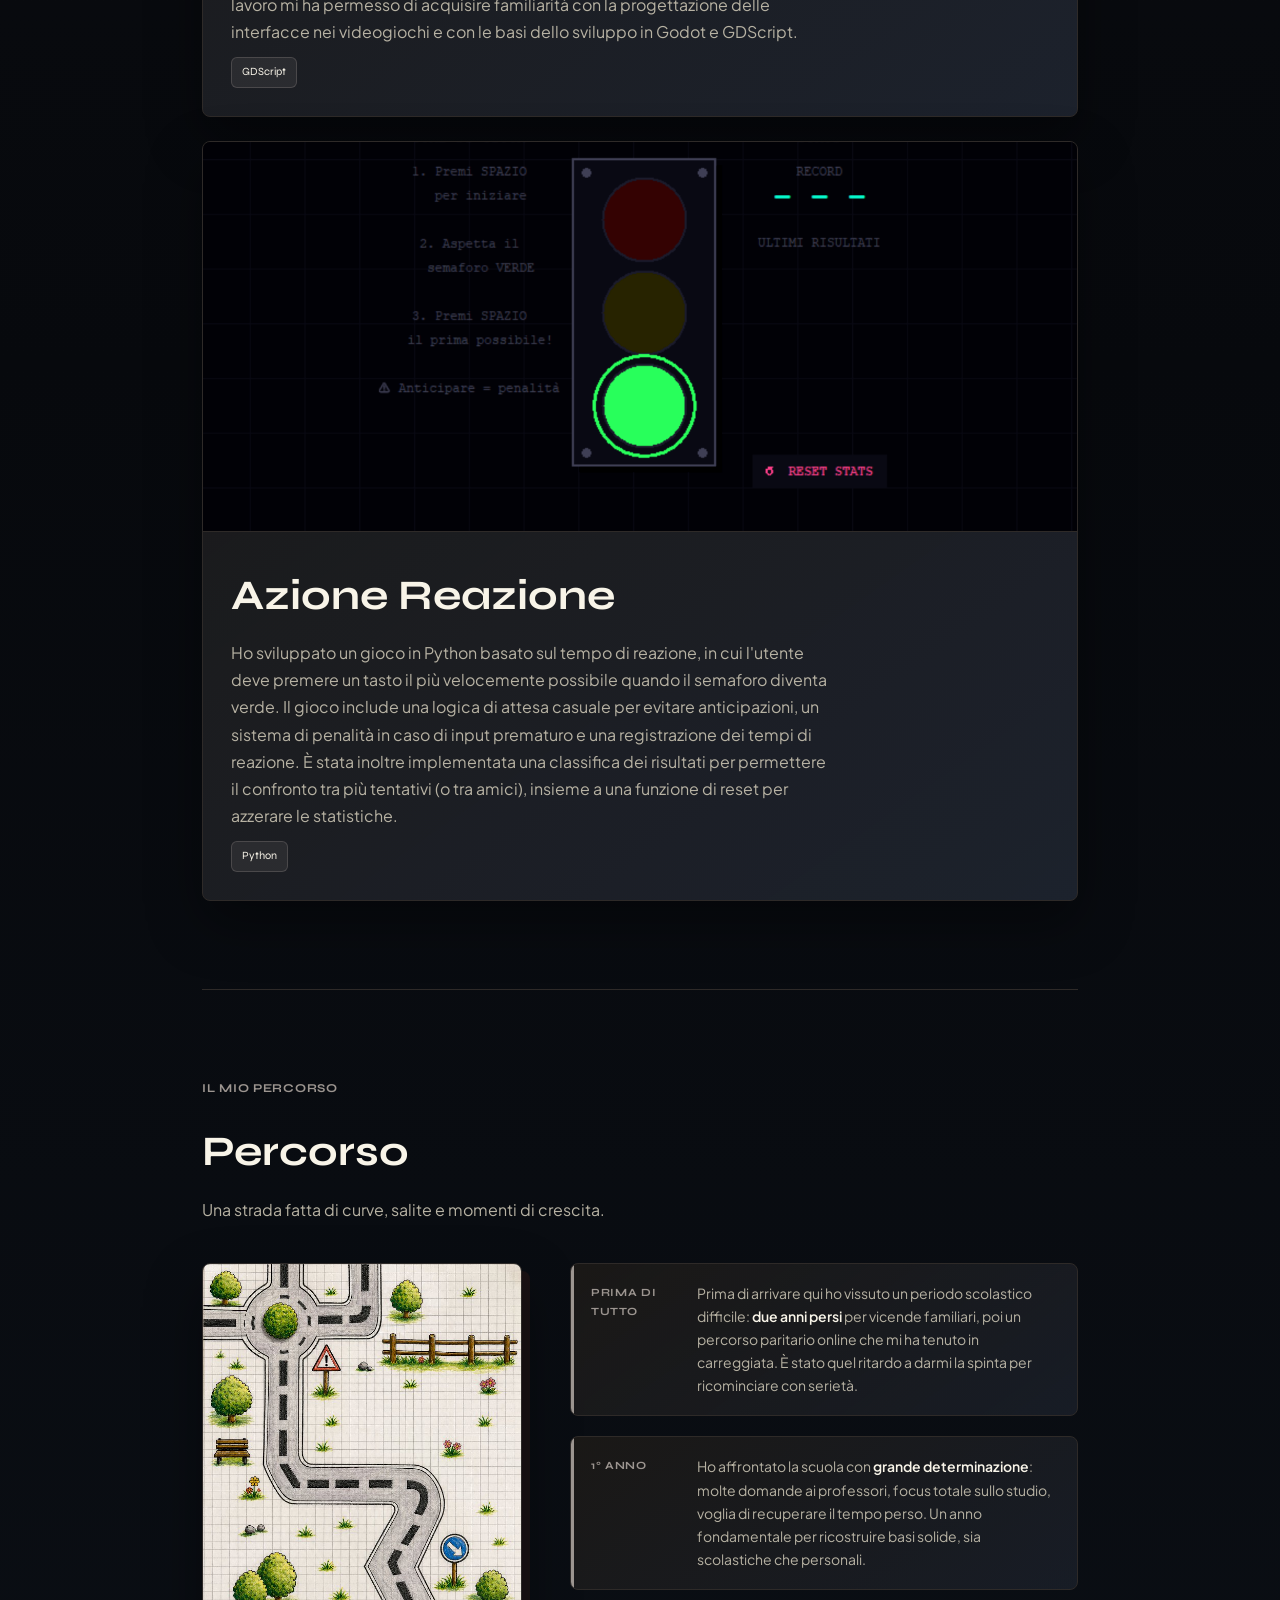
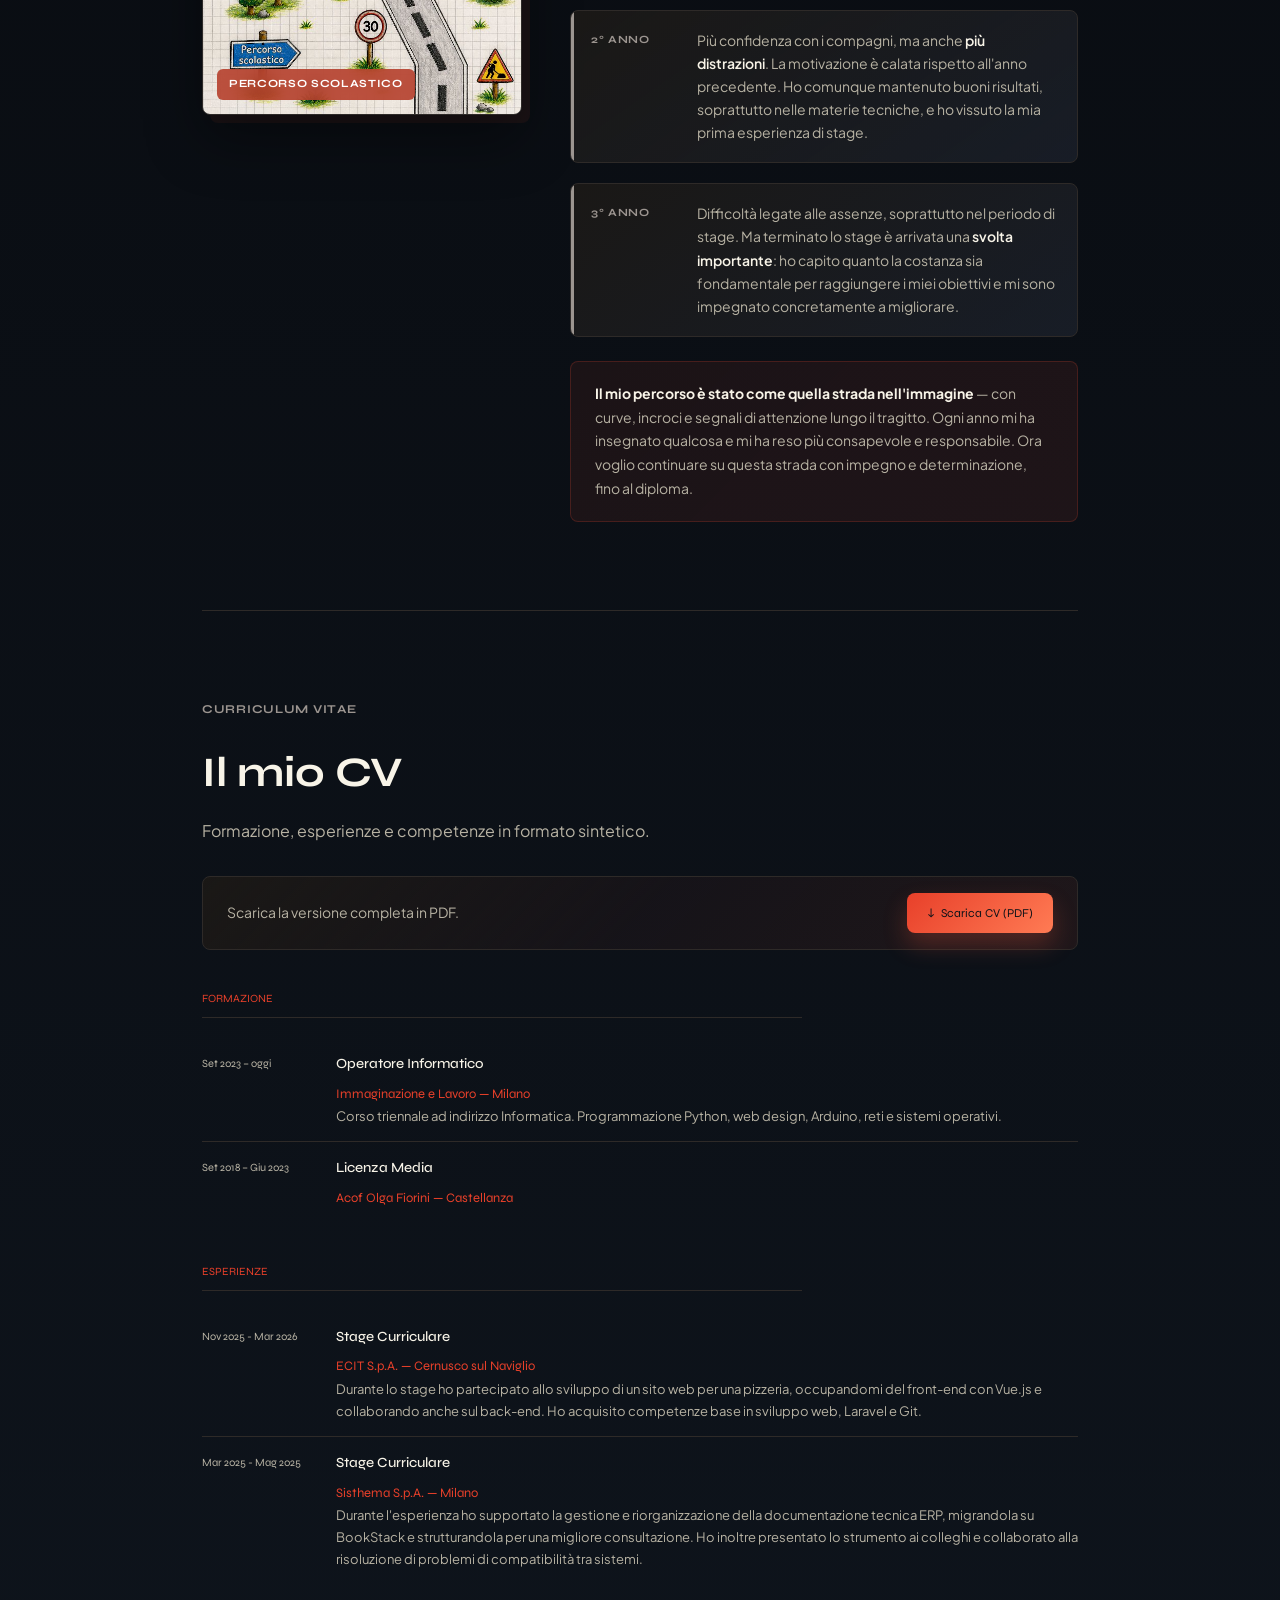
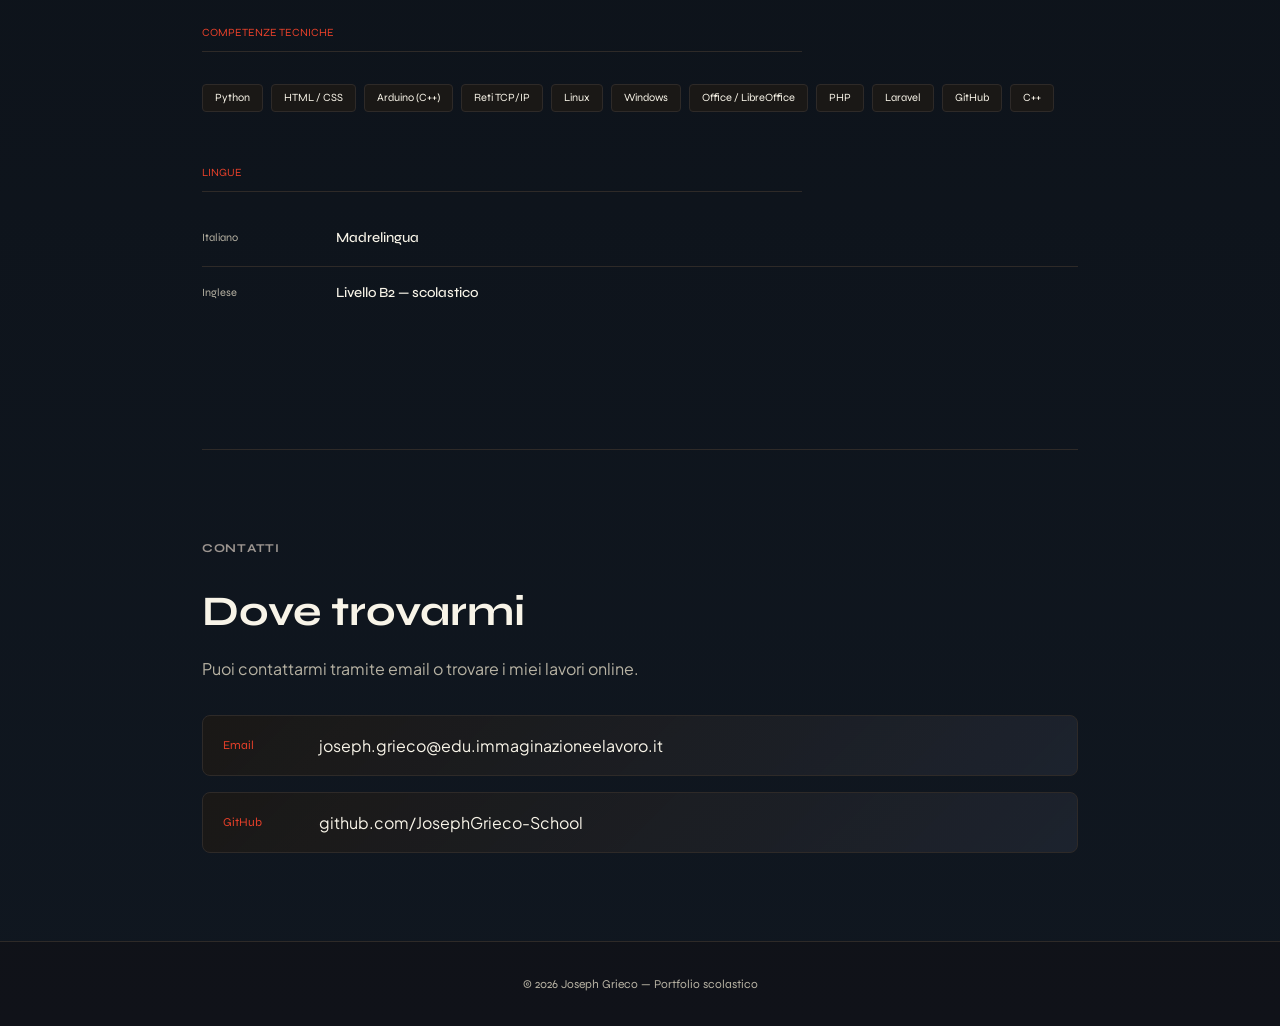
==== commit bd5ee2a9: "update" ====
--- a/index.html
+++ b/index.html
@@ -45,11 +45,11 @@
       </p>
 
       <div class="tag-list">
-        <span class="tag">Python</span>
-        <span class="tag">Web Design</span>
-        <span class="tag">Arduino</span>
-        <span class="tag">Reti</span>
-        <span class="tag">Milano</span>
+        <span class="tag">Precisione</span>
+        <span class="tag">Problem Solving</span>
+        <span class="tag">Curiosità</span>
+        <span class="tag">Appassionato</span>
+        <span class="tag">Motociclista</span>
       </div>
 
       <div class="hero-foto">
